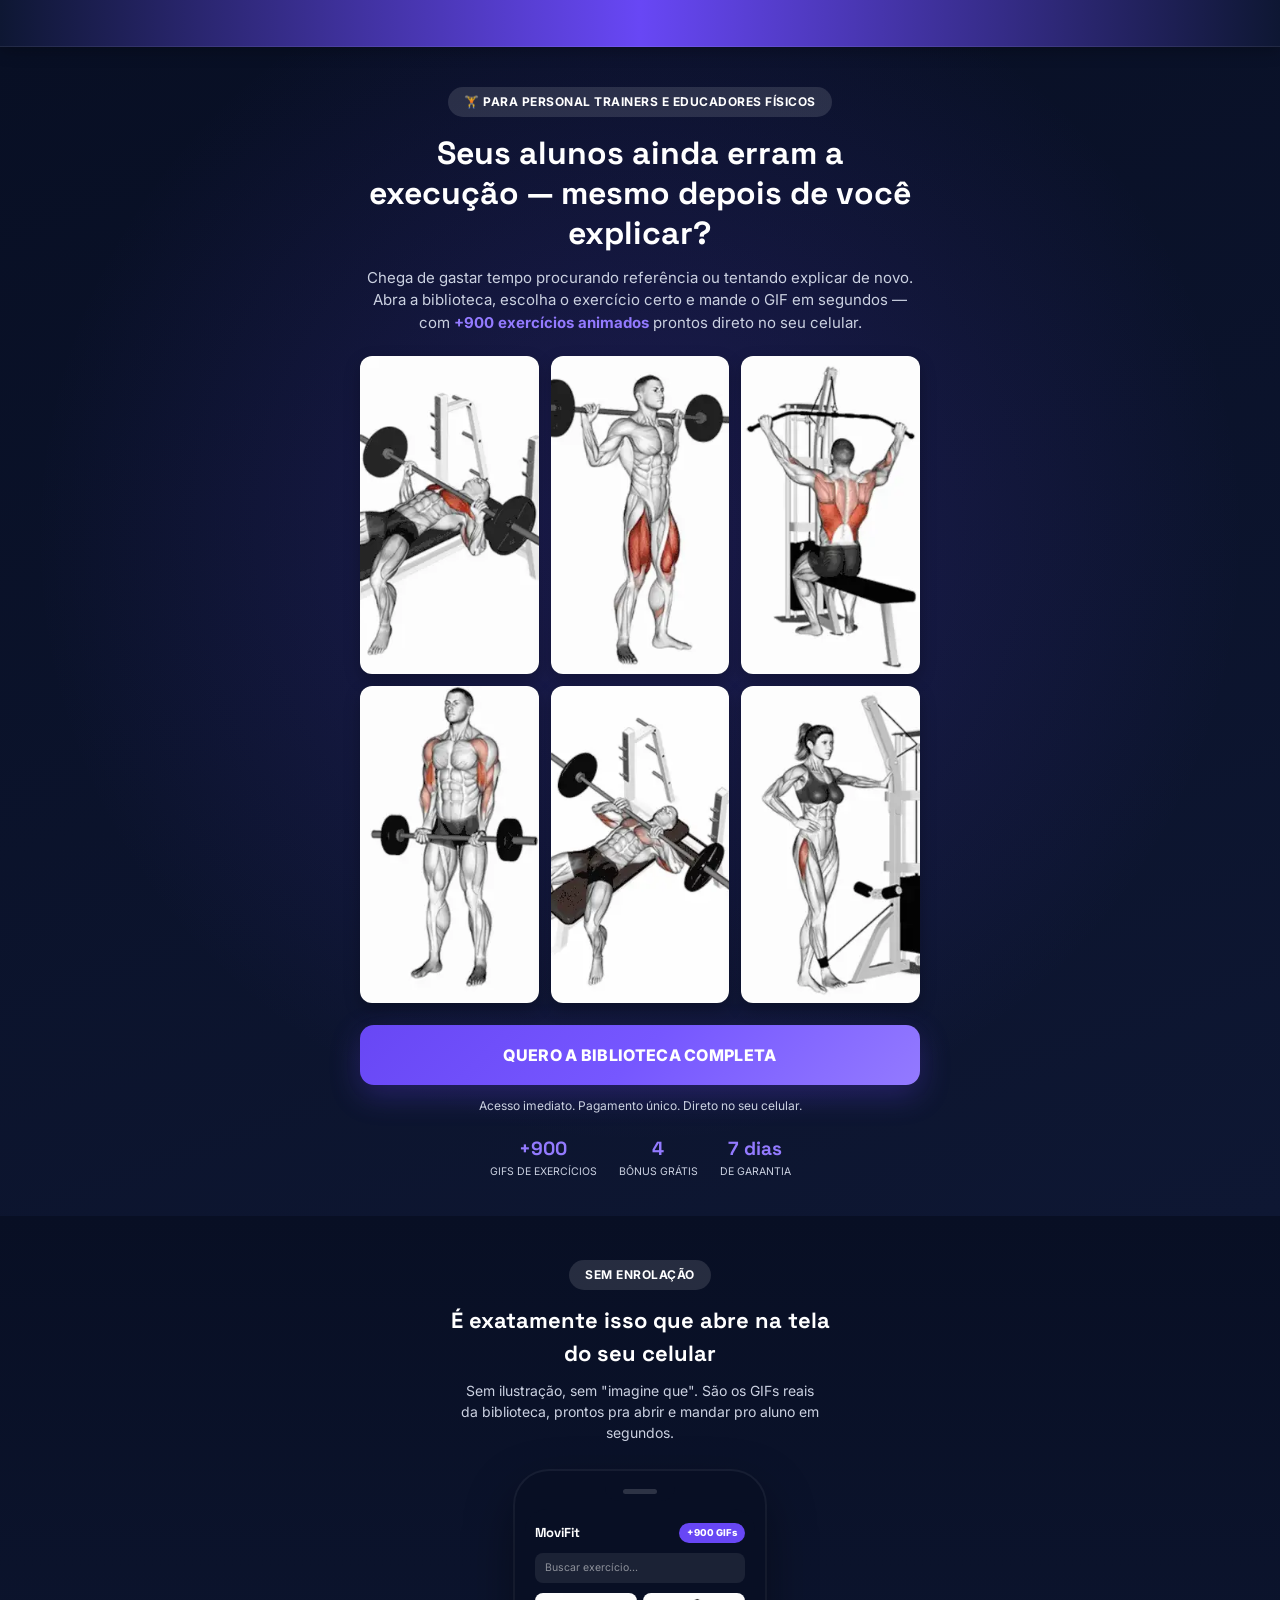
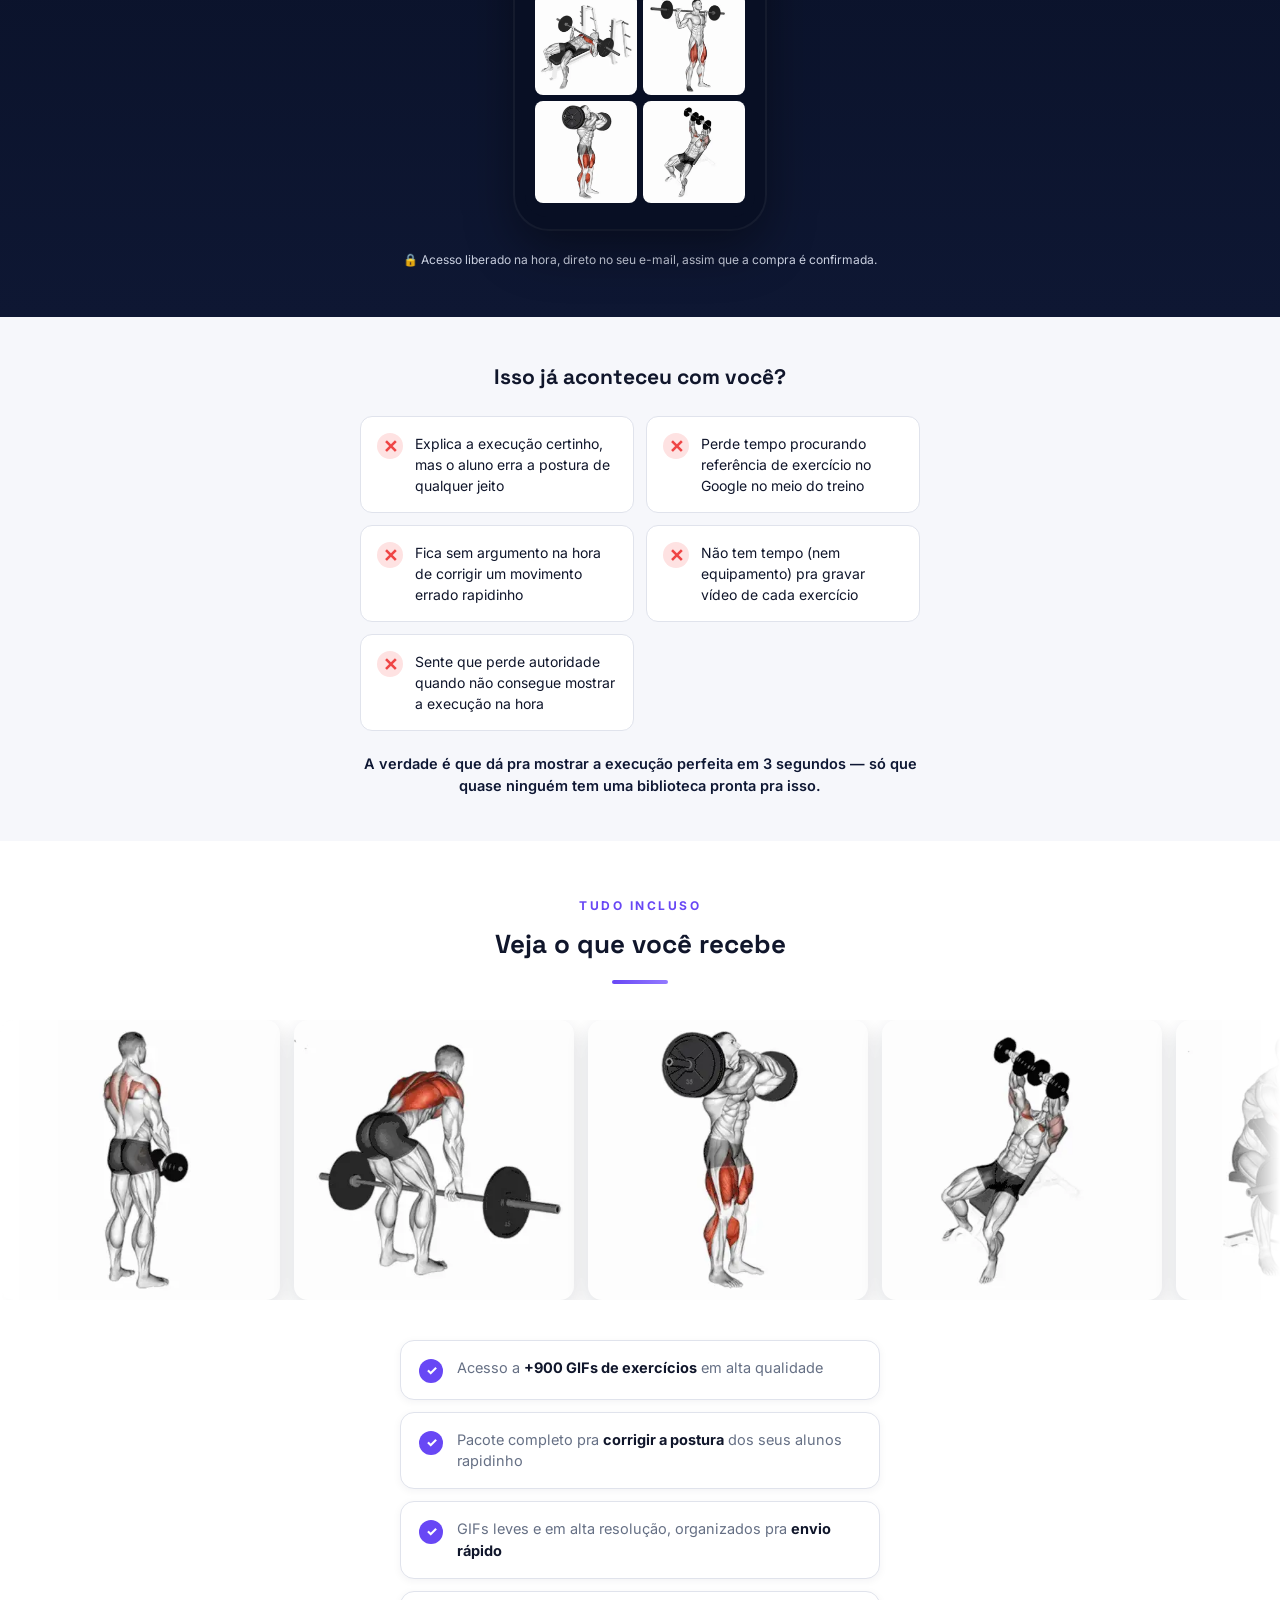
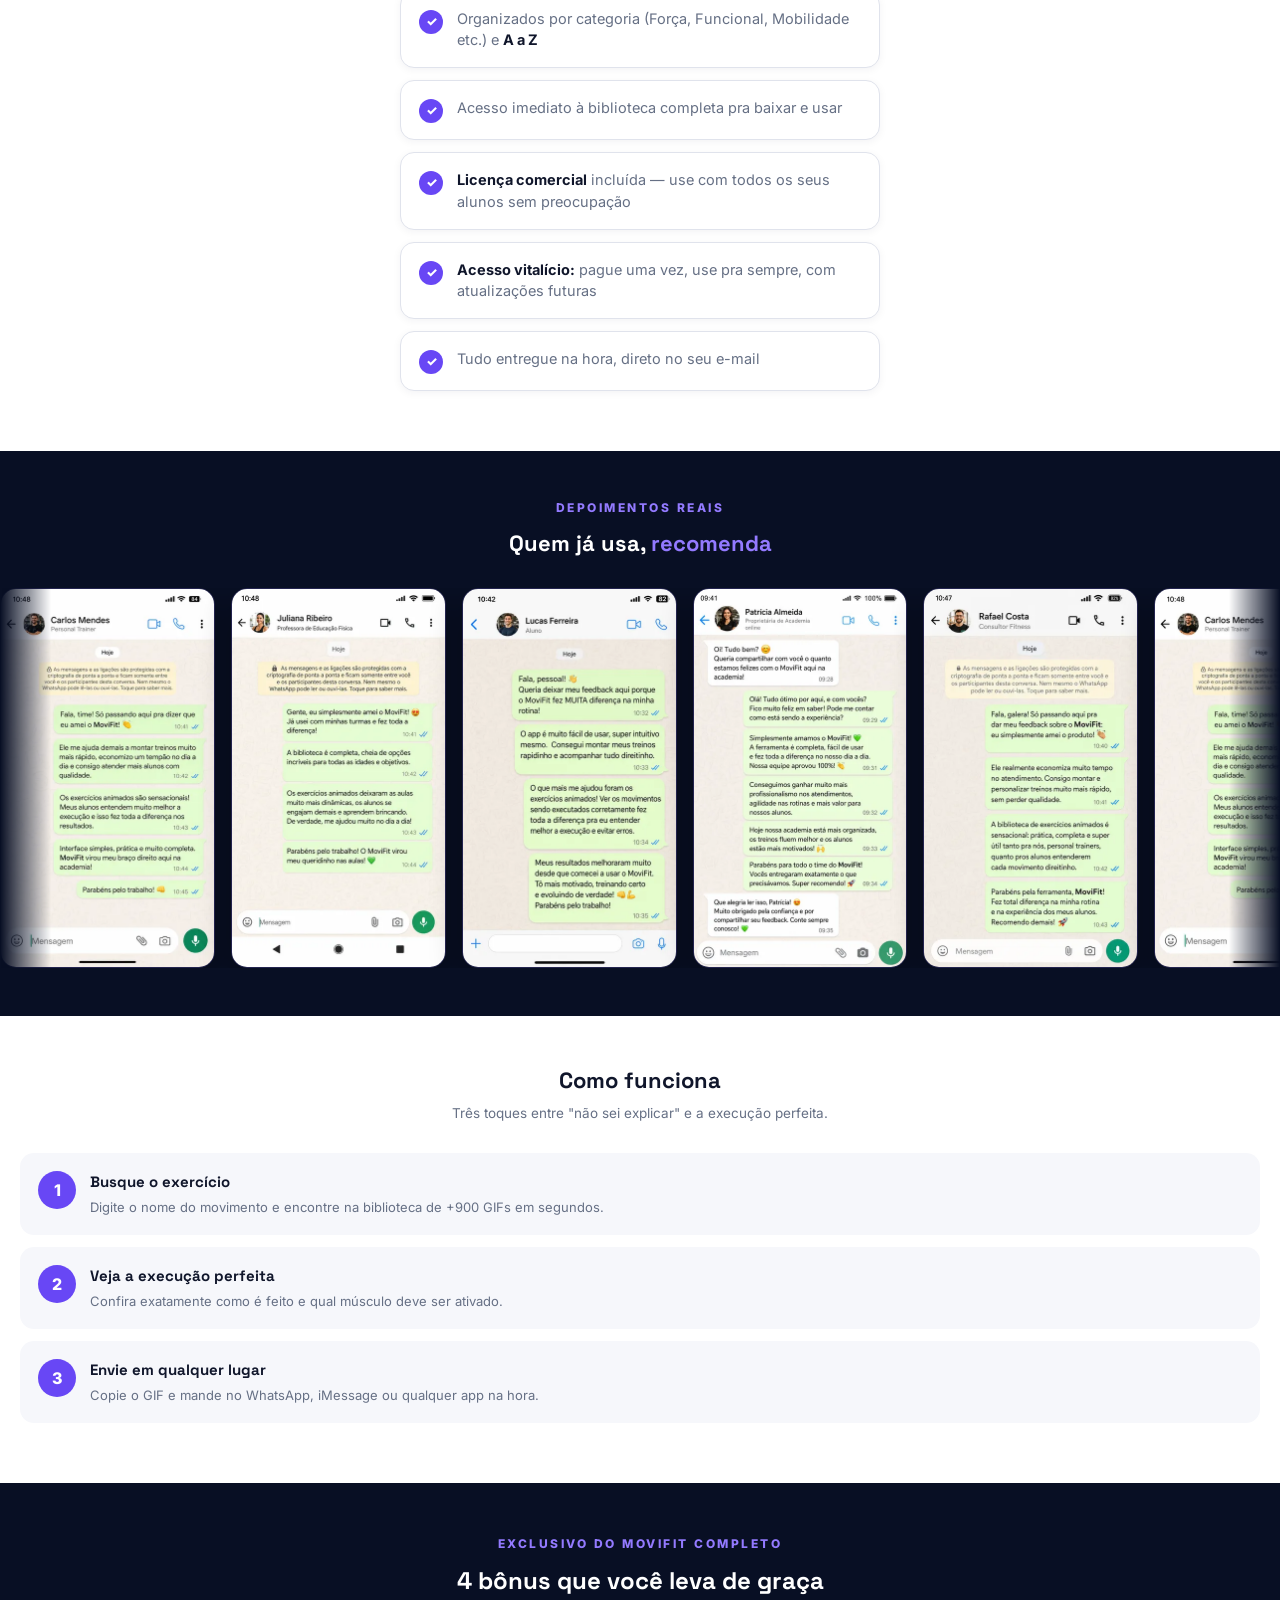
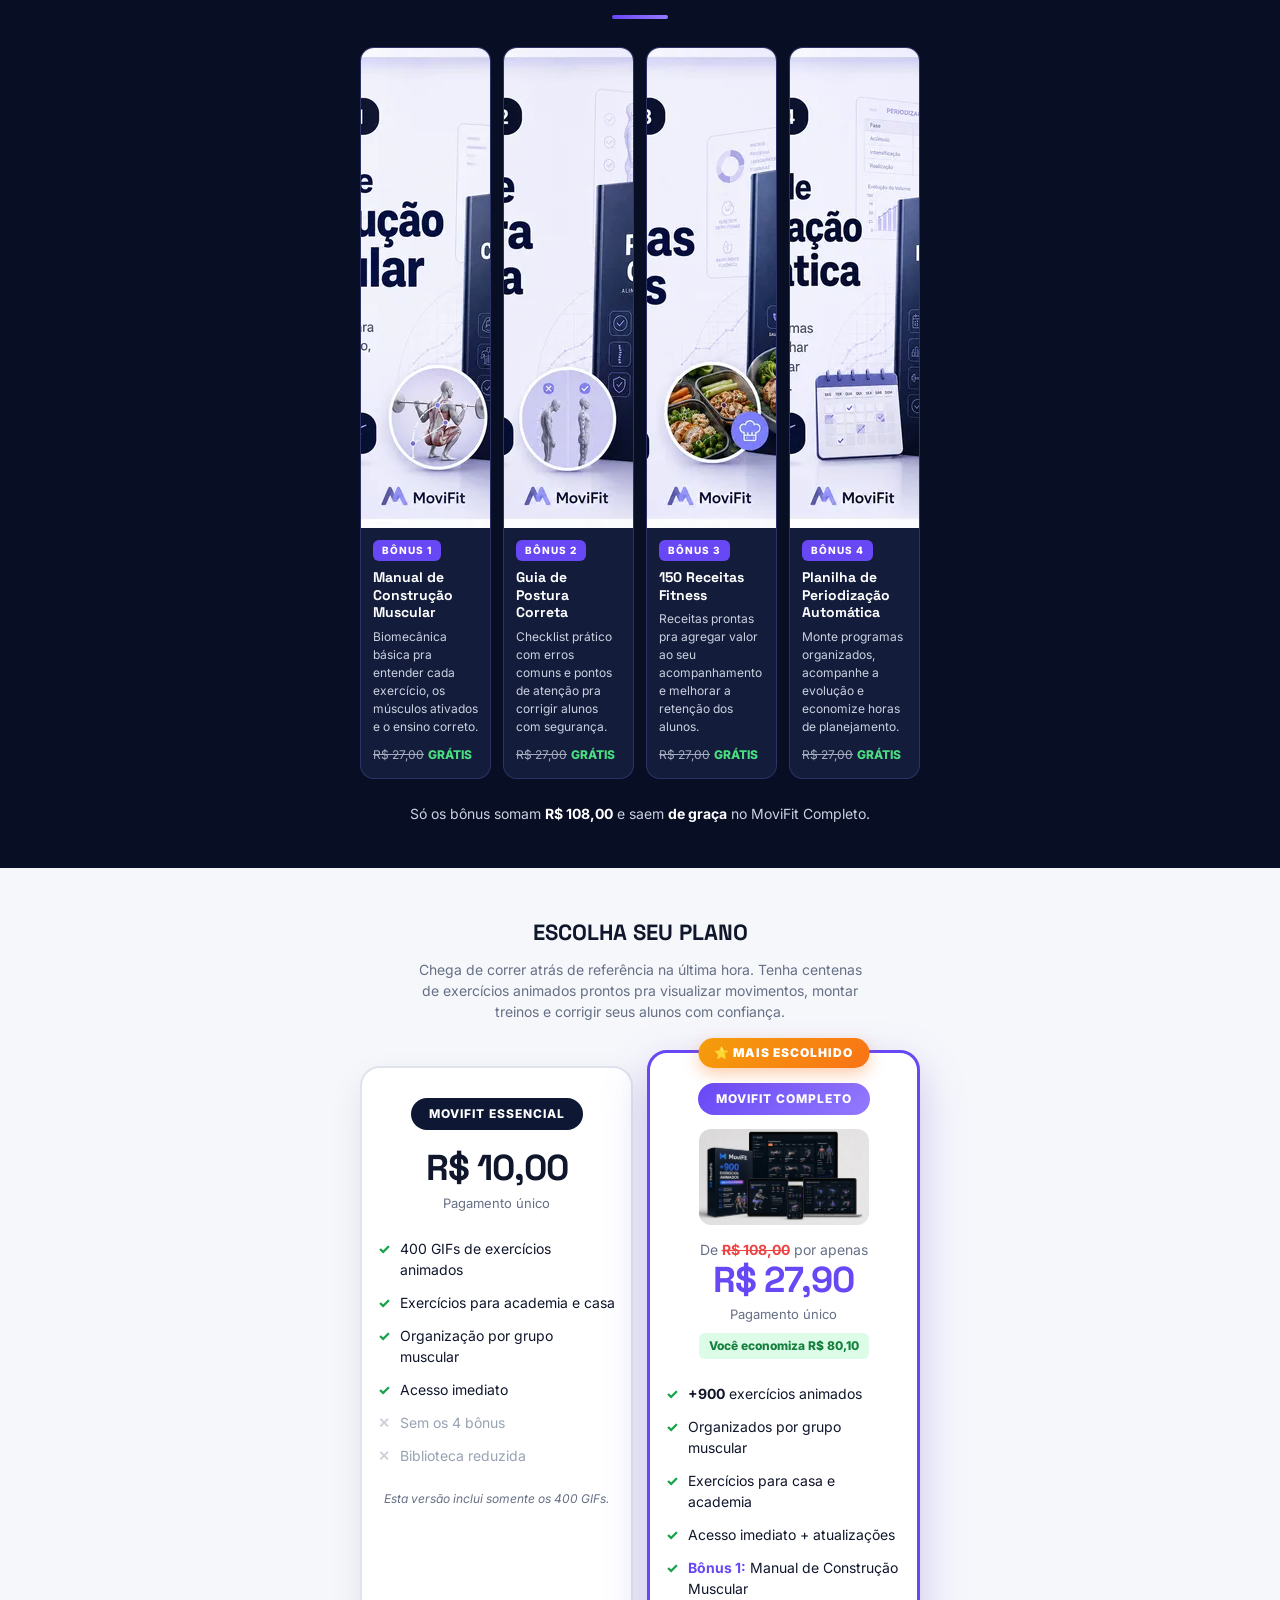
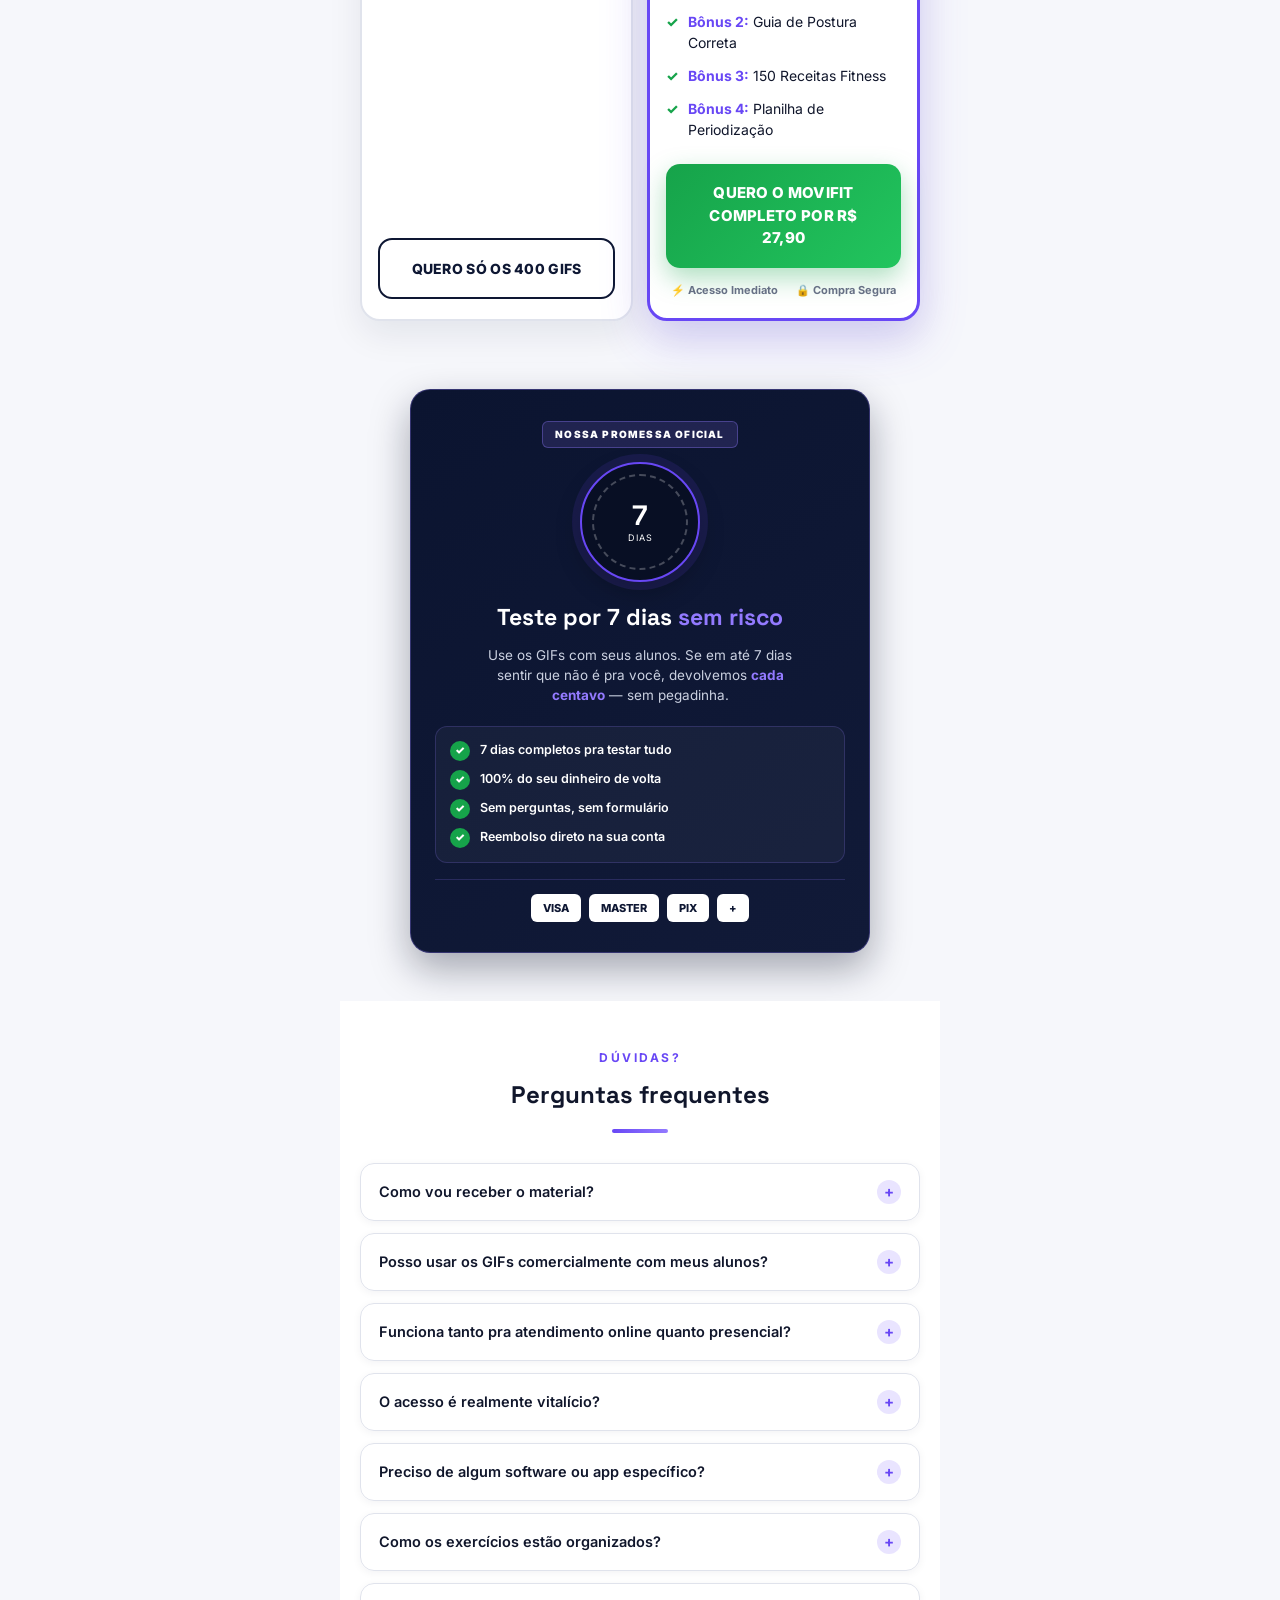
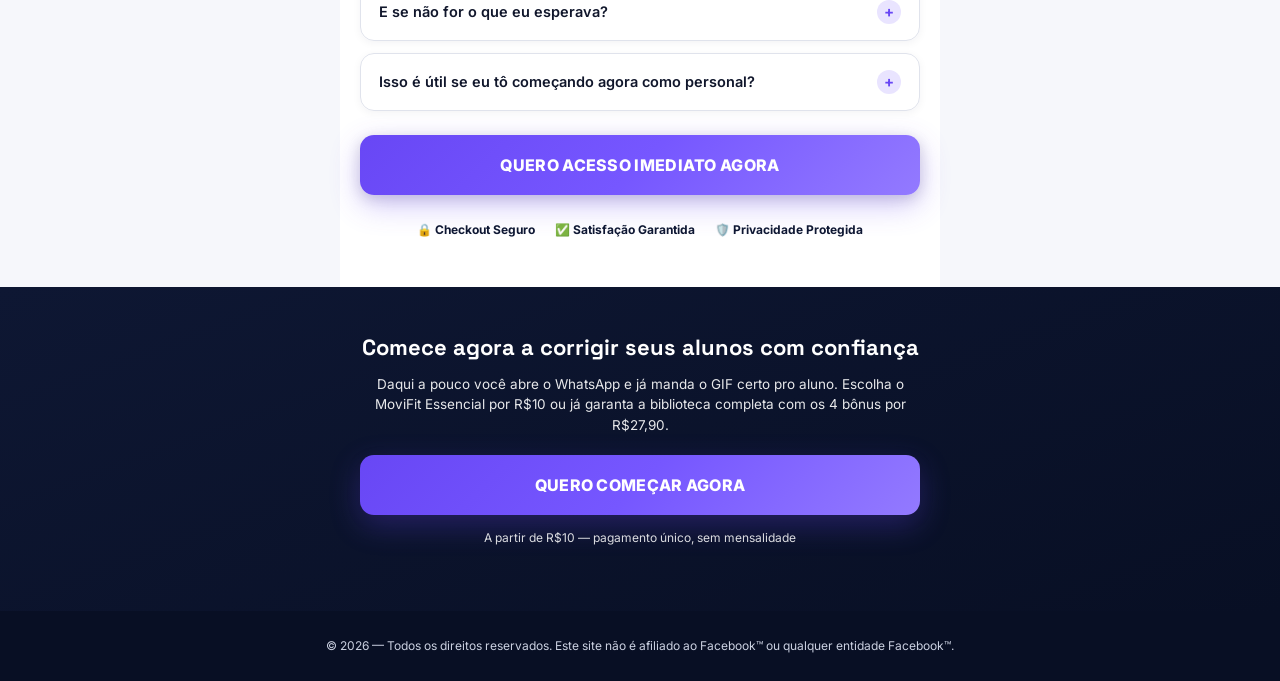
==== index.html @ 740b380f "Completo direto R$27,90 e popup de upgrade R$19,90 total Co-Authored-By: Claude Opus 5.5 <noreply@an" ====
<!doctype html>
<html lang="pt-BR">
<head>
<meta charset="UTF-8">
<title>MoviFit — +900 GIFs de Exercícios Animados para Personal Trainers</title>
<meta name="description" content="Conheça o MoviFit: biblioteca com +900 GIFs de exercícios animados, prontos pra enviar via WhatsApp. Corrija a postura dos seus alunos em segundos.">
<meta name="viewport" content="width=device-width, initial-scale=1.0">
<link rel="preconnect" href="https://fonts.googleapis.com">
<link href="https://fonts.googleapis.com/css2?family=Inter:wght@400;500;600;700&family=Space+Grotesk:wght@600;700&display=swap" rel="stylesheet">
<!-- META PIXEL: cole seu pixel aqui -->
<!-- UTMIFY: cole seu pixel aqui -->
<style>
  :root{
    /* fundos escuros */
    --navy-deep:#080F24;
    --navy:#0E1733;
    --surface-dark:#131D3B;
    /* roxo — cor primaria da marca */
    --roxo:#6847F5;
    --roxo-bright:#7657FF;
    --roxo-light:#937AFF;
    --roxo-soft:#E9E4FF;
    /* fundos claros */
    --bg:#F6F7FB;
    --bg-soft:#EEF0F7;
    --card:#FFFFFF;
    /* texto */
    --text:#10162B;
    --text-light:#667085;
    --text-dark-secondary:#CBD1E1;
    --border:#E0E3EC;
    /* estados */
    --green-cta:#16A34A;
    --green-light:#DCFCE7;
    --red:#EF4444;
    --red-light:#FEE2E2;
  }
  *{box-sizing:border-box; margin:0; padding:0;}
  body{font-family:'Inter',sans-serif; background:var(--bg); color:var(--text); line-height:1.5;}
  h1,h2,h3,h4{font-family:'Space Grotesk',sans-serif;}
  img,video{max-width:100%; display:block;}
  .container{max-width:600px; margin:0 auto; padding:0 20px;}
  .btn{
    display:block; width:100%; text-align:center; text-decoration:none;
    background:linear-gradient(135deg, var(--roxo) 0%, var(--roxo-bright) 50%, var(--roxo-light) 100%);
    color:#fff; font-weight:800; font-size:16px;
    padding:18px 20px; border-radius:14px; border:none; cursor:pointer;
    box-shadow:0 10px 30px rgba(104,71,245,.30), 0 4px 14px rgba(0,0,0,.15);
    transition:transform .15s ease, box-shadow .15s ease;
    text-transform:uppercase; letter-spacing:.3px;
  }
  .btn:hover{transform:translateY(-2px) scale(1.01); box-shadow:0 14px 34px rgba(104,71,245,.4);}

  /* STICKY BAR */
  .sticky-bar{
    position:sticky; top:0; z-index:50;
    background:linear-gradient(90deg, var(--navy) 0%, var(--roxo) 50%, var(--navy) 100%);
    color:#fff; overflow:hidden; white-space:nowrap;
    padding:11px 0; font-size:13px; font-weight:700;
    border-bottom:1px solid rgba(255,255,255,.08);
    box-shadow:0 4px 16px rgba(0,0,0,.25);
  }
  .sticky-bar .marquee-track{display:inline-block; padding-left:100%; animation:marquee 38s linear infinite;}
  .sticky-bar .item{display:inline-flex; align-items:center; gap:6px; padding:0 16px; letter-spacing:.2px;}
  .sticky-bar .item .ic{font-size:14px;}
  .sticky-bar .sep{display:inline-block; width:4px; height:4px; border-radius:50%; background:rgba(255,255,255,.35); vertical-align:middle;}
  .sticky-bar span#timer, .sticky-bar span#timer2{color:#fff; font-family:'Space Grotesk',sans-serif; font-weight:800; background:var(--roxo); padding:2px 8px; border-radius:6px;}
  @keyframes marquee{ from{transform:translateX(0);} to{transform:translateX(-100%);} }

  /* HERO */
  .hero{
    background:
      radial-gradient(circle at 50% 42%, rgba(104,71,245,.20), transparent 65%),
      linear-gradient(160deg, var(--navy-deep) 0%, var(--navy) 100%);
    color:#fff; padding:40px 20px 36px; text-align:center;
  }
  .hero .kicker{display:inline-block; background:rgba(255,255,255,.12); padding:6px 16px; border-radius:999px; font-size:12px; font-weight:700; margin-bottom:16px; letter-spacing:.5px;}
  .hero h1{font-size:clamp(24px,7vw,32px); font-weight:700; line-height:1.25; margin-bottom:14px;}
  .hero p.sub{font-size:15px; color:var(--text-dark-secondary); margin-bottom:22px;}
  .hero p.sub strong{color:var(--roxo-light);}
  .hero-grid{display:grid; grid-template-columns:repeat(3,1fr); gap:8px; margin-bottom:22px;}
  .hero-grid .card{border-radius:12px; overflow:hidden; aspect-ratio:9/16; background:var(--navy-deep); box-shadow:0 6px 16px rgba(0,0,0,.25);}
  .hero-grid .card img,.hero-grid .card video{width:100%; height:100%; object-fit:cover;}
  .hero .subcta{font-size:12px; color:var(--text-dark-secondary); margin-top:12px;}
  .hero .stats{display:flex; justify-content:center; gap:22px; margin-top:20px; flex-wrap:wrap;}
  .hero .stat{text-align:center;}
  .hero .stat .num{font-size:19px; font-weight:700; color:var(--roxo-light); font-family:'Space Grotesk',sans-serif;}
  .hero .stat .lbl{font-size:10.5px; color:var(--text-dark-secondary); text-transform:uppercase;}

  /* TANGÍVEL — VEJA NO CELULAR */
  .tangivel{padding:44px 20px 48px; background:linear-gradient(180deg, var(--navy-deep) 0%, var(--navy) 100%); text-align:center; color:#fff;}
  .tangivel .kicker{display:inline-block; background:rgba(255,255,255,.12); padding:6px 16px; border-radius:999px; font-size:12px; font-weight:700; margin-bottom:14px; letter-spacing:.5px;}
  .tangivel h2{font-size:22px; margin-bottom:10px; max-width:380px; margin-left:auto; margin-right:auto;}
  .tangivel .sub{font-size:14px; color:var(--text-dark-secondary); max-width:360px; margin:0 auto 28px;}
  .phone-mock{width:250px; margin:0 auto; background:var(--navy-deep); border-radius:34px; padding:12px 10px; box-shadow:0 20px 50px rgba(0,0,0,.4), 0 0 0 2px rgba(255,255,255,.06); position:relative;}
  .phone-notch{width:70px; height:18px; background:var(--navy-deep); border-radius:0 0 14px 14px; margin:0 auto 8px; position:relative;}
  .phone-notch:before{content:""; position:absolute; top:6px; left:50%; transform:translateX(-50%); width:34px; height:5px; border-radius:99px; background:rgba(255,255,255,.15);}
  .phone-screen{background:var(--navy-deep); border-radius:22px; padding:14px 10px; text-align:left;}
  .phone-topbar{display:flex; justify-content:space-between; align-items:center; margin-bottom:10px;}
  .phone-logo{font-family:'Space Grotesk',sans-serif; font-weight:700; font-size:13px; color:#fff;}
  .phone-badge{background:var(--roxo); color:#fff; font-size:9.5px; font-weight:800; padding:3px 8px; border-radius:999px;}
  .phone-search{background:rgba(255,255,255,.08); border-radius:8px; padding:7px 10px; font-size:10.5px; color:rgba(255,255,255,.5); margin-bottom:10px;}
  .phone-grid{display:grid; grid-template-columns:1fr 1fr; gap:6px;}
  .phone-grid img,.phone-grid video{width:100%; border-radius:8px; aspect-ratio:1; object-fit:cover; background:var(--navy);}
  .tangivel-nota{font-size:12px; color:var(--text-dark-secondary); margin-top:22px;}
  .dor{padding:44px 20px; background:var(--bg);}
  .dor h2{font-size:21px; text-align:center; margin-bottom:24px; max-width:440px; margin-left:auto; margin-right:auto;}
  .dor-grid{display:grid; grid-template-columns:1fr; gap:12px;}
  .dor-card{display:flex; gap:12px; align-items:flex-start; background:var(--card); border:1px solid var(--border); border-radius:12px; padding:16px;}
  .dor-card .icone{color:var(--red); font-weight:700; font-size:18px; flex:none; width:26px; height:26px; border-radius:50%; background:var(--red-light); display:flex; align-items:center; justify-content:center;}
  .dor-card p{font-size:14px;}
  .dor .transicao{text-align:center; font-weight:600; margin-top:22px; color:var(--navy); font-size:14.5px;}
  @media(min-width:560px){ .dor-grid{grid-template-columns:1fr 1fr;} }

  /* O QUE VOCE RECEBE */
  .recebe{padding:56px 0 48px; background:#fff; overflow:hidden;}
  .recebe .kicker{display:block; text-align:center; color:var(--roxo); font-size:12px; font-weight:700; letter-spacing:2.5px; margin-bottom:10px;}
  .recebe h2{font-size:26px; text-align:center;}
  .recebe .divider{width:56px; height:4px; background:linear-gradient(90deg,var(--roxo),var(--roxo-light)); border-radius:99px; margin:16px auto 36px;}
  .recebe-scroll{width:100%; overflow:hidden; -webkit-mask-image:linear-gradient(90deg,transparent,#000 6%,#000 94%,transparent); mask-image:linear-gradient(90deg,transparent,#000 6%,#000 94%,transparent); margin-bottom:40px;}
  .recebe-track{display:flex; gap:14px; width:max-content; animation:recebe-scroll 30s linear infinite;}
  .recebe-track:hover{animation-play-state:paused;}
  .recebe-track img,.recebe-track video{height:280px; width:280px; object-fit:cover; background:#fff; border-radius:14px; box-shadow:0 8px 22px rgba(17,26,51,.14); flex:none;}
  @keyframes recebe-scroll{ from{transform:translateX(0);} to{transform:translateX(-50%);} }
  .recebe-list{list-style:none; max-width:520px; margin:0 auto; padding:0 20px;}
  .recebe-list li{display:flex; gap:14px; align-items:flex-start; background:var(--card); border:1px solid var(--border); border-radius:14px; padding:16px 18px; margin-bottom:12px; box-shadow:0 2px 8px rgba(17,26,51,.05);}
  .recebe-list .check{flex:none; width:24px; height:24px; border-radius:50%; background:var(--roxo); color:#fff; font-size:13px; font-weight:800; display:flex; align-items:center; justify-content:center; margin-top:2px;}
  .recebe-list p{font-size:14.5px; color:var(--text-light);}
  .recebe-list strong{color:var(--text); font-weight:700;}

  /* PROVA SOCIAL */
  .depoimentos{padding:48px 0; background:var(--navy-deep); overflow:hidden;}
  .depoimentos .kicker{display:block; text-align:center; color:var(--roxo-light); font-size:12px; font-weight:800; letter-spacing:2.5px; margin-bottom:10px;}
  .depoimentos h2{color:#fff; font-size:22px; text-align:center; margin-bottom:28px; padding:0 20px;}
  .depoimentos h2 .destaque{color:var(--roxo-light);}
  .dep-scroll{width:100%; overflow:hidden; -webkit-mask-image:linear-gradient(90deg,transparent,#000 4%,#000 96%,transparent); mask-image:linear-gradient(90deg,transparent,#000 4%,#000 96%,transparent);}
  .dep-track{display:flex; gap:16px; width:max-content; animation:dep-scroll 40s linear infinite;}
  .dep-track:hover{animation-play-state:paused;}
  .dep-track img{height:380px; width:auto; border-radius:16px; box-shadow:0 10px 30px rgba(0,0,0,.35); flex:none; border:1px solid rgba(147,122,255,.20);}
  @keyframes dep-scroll{ from{transform:translateX(0);} to{transform:translateX(-50%);} }

  /* COMO FUNCIONA */
  .como{padding:48px 20px; background:#fff;}
  .como h2{font-size:22px; text-align:center; margin-bottom:6px;}
  .como .sub{text-align:center; font-size:13.5px; color:var(--text-light); max-width:380px; margin:0 auto 30px;}
  .passo{background:var(--bg); border-radius:14px; padding:18px; margin-bottom:12px; display:flex; gap:14px; align-items:flex-start;}
  .passo .num{flex:none; width:38px; height:38px; border-radius:50%; background:var(--roxo); color:#fff; font-size:16px; font-weight:800; display:flex; align-items:center; justify-content:center;}
  .passo h4{font-size:15px; margin-bottom:4px;}
  .passo p{font-size:13px; color:var(--text-light);}

  /* BONUS */
  .bonus-sec{padding:52px 20px 44px; background:var(--navy-deep); color:#fff;}
  .bonus-sec .kicker{display:block; text-align:center; color:var(--roxo-light); font-size:12px; font-weight:800; letter-spacing:2.5px; margin-bottom:10px;}
  .bonus-sec h2{font-size:24px; text-align:center;}
  .bonus-sec .divider{width:56px; height:4px; background:linear-gradient(90deg,var(--roxo),var(--roxo-light)); border-radius:99px; margin:16px auto 28px;}
  .bonus-grid{display:grid; grid-template-columns:1fr 1fr; gap:12px;}
  .bonus-card{background:var(--surface-dark); border:1px solid rgba(147,122,255,.22); border-radius:14px; overflow:hidden; display:flex; flex-direction:column; transition:transform .15s ease;}
  .bonus-card:hover{transform:translateY(-3px);}
  .bonus-card img{width:100%; aspect-ratio:1/1; object-fit:cover;}
  .bonus-card .info{padding:12px 12px 14px; display:flex; flex-direction:column; flex:1;}
  .bonus-card .tag{align-self:flex-start; background:var(--roxo); color:#fff; font-size:10px; font-weight:800; letter-spacing:1px; padding:3px 9px; border-radius:6px; margin-bottom:8px;}
  .bonus-card h4{font-size:14px; line-height:1.25; margin-bottom:6px;}
  .bonus-card p{font-size:12px; color:var(--text-dark-secondary); margin-bottom:10px; flex:1;}
  .bonus-card .valor{font-size:12px; color:var(--text-dark-secondary);}
  .bonus-card .valor s{opacity:.8;}
  .bonus-card .valor strong{color:#4ADE80; font-weight:800; margin-left:4px;}
  .bonus-total{text-align:center; font-size:14px; color:var(--text-dark-secondary); margin-top:24px;}
  .bonus-total strong{color:#fff;}

  /* PRICING — PLANOS LADO A LADO */
  .pricing{padding:48px 20px; background:var(--bg);}
  .pricing-header{text-align:center; max-width:460px; margin:0 auto 28px;}
  .pricing-header h2{font-size:22px; margin-bottom:10px;}
  .pricing-header p{font-size:14px; color:var(--text-light);}
  .planos{display:grid; grid-template-columns:1fr; gap:22px; align-items:stretch;}
  .plano{position:relative; background:#fff; border-radius:20px; padding:28px 20px 22px; text-align:center; display:flex; flex-direction:column;}
  .plano .btn{margin-top:auto;}
  .plano-essencial{border:2px solid var(--border); box-shadow:0 14px 34px rgba(17,26,51,.08);}
  .plano-essencial .badge{align-self:center; background:var(--navy); color:#fff; font-size:12px; font-weight:800; letter-spacing:1px; padding:7px 18px; border-radius:999px; margin-bottom:18px;}
  .plano-essencial .btn{background:#fff; color:var(--navy); border:2px solid var(--navy); box-shadow:none; font-size:14px;}
  .plano-essencial .btn:hover{background:var(--navy); color:#fff;}
  .plano-completo{border:3px solid var(--roxo); box-shadow:0 18px 48px rgba(104,71,245,.22), 0 14px 34px rgba(17,26,51,.06);}
  .plano-completo .selo-top{position:absolute; top:-15px; left:50%; transform:translateX(-50%); white-space:nowrap; background:linear-gradient(135deg,#F59E0B,#F97316); color:#fff; font-size:12px; font-weight:900; letter-spacing:1px; padding:6px 16px; border-radius:999px; box-shadow:0 6px 16px rgba(249,115,22,.35);}
  .plano-completo .badge-roxo{align-self:center; background:linear-gradient(135deg,var(--roxo),var(--roxo-light)); color:#fff; font-size:12px; font-weight:800; letter-spacing:1px; padding:7px 18px; border-radius:999px; margin-bottom:14px;}
  .plano-completo img.mockup{max-width:170px; margin:0 auto 14px; border-radius:12px; object-fit:contain;}
  .plano-completo .btn{background:linear-gradient(135deg,#16A34A,#22C55E); box-shadow:0 10px 26px rgba(22,163,74,.35); font-size:15px;}
  .preco-simples{margin-bottom:18px;}
  .preco-simples .de{display:block; font-size:14px; color:var(--text-light);}
  .preco-simples .de s{color:var(--red); font-weight:700;}
  .preco-simples .valor{display:block; font-size:42px; font-weight:900; font-family:'Space Grotesk',sans-serif; color:var(--text); letter-spacing:-1px; line-height:1.15;}
  .plano-completo .preco-simples .valor{color:var(--roxo);}
  .preco-simples .parcela{font-size:13px; color:var(--text-light);}
  .preco-simples .economia{display:inline-block; margin-top:8px; background:var(--green-light); color:#15803D; font-size:12px; font-weight:800; padding:4px 10px; border-radius:6px;}
  .lista-conteudo{list-style:none; text-align:left; margin:0 auto 18px;}
  .lista-conteudo li{display:flex; gap:10px; align-items:flex-start; font-size:14px; padding:6px 0; color:var(--text);}
  .lista-conteudo li:before{content:"✓"; color:var(--green-cta); font-weight:800; flex:none;}
  .lista-conteudo li.bonus-li strong{color:var(--roxo);}
  .lista-conteudo li.nao{color:#98A2B3;}
  .lista-conteudo li.nao:before{content:"✕"; color:#CBD2DC;}
  .plano-essencial .obs{font-size:12px; color:var(--text-light); font-style:italic; margin-bottom:18px;}
  .trust{display:flex; justify-content:center; gap:18px; margin-top:14px;}
  .trust span{font-size:11px; font-weight:700; color:var(--text-light);}
  @media(min-width:560px){
    .bonus-grid{grid-template-columns:repeat(4,1fr);}
    .planos{grid-template-columns:1fr 1fr; gap:14px;}
    .plano-essencial{order:-1; margin-top:16px;}
    .plano{padding:30px 16px 20px;}
    .preco-simples .valor{font-size:36px;}
  }

  /* MODAL DE UPSELL — ETAPA 2 */
  .modal-upsell{max-width:520px; width:100%; padding:0; overflow:hidden; border-top:none; max-height:92vh; display:flex; flex-direction:column;}
  .modal-upsell-topbar{background:linear-gradient(90deg,var(--roxo),var(--roxo-bright),var(--roxo-light)); color:#fff; text-align:center; font-size:12.5px; font-weight:800; letter-spacing:.5px; padding:12px 16px; flex:none;}
  .modal-upsell-scroll{overflow-y:auto; padding:26px 22px 30px;}
  .modal-upsell-scroll h3{font-size:19px; color:var(--navy); text-align:center; margin-bottom:10px; line-height:1.25;}
  .modal-upsell-scroll>p.sub{font-size:13.5px; color:var(--text-light); text-align:center; margin-bottom:22px;}
  .comparativo{display:grid; grid-template-columns:1fr 1fr; gap:10px; margin-bottom:22px;}
  .comparativo .col{border-radius:14px; padding:14px 12px;}
  .comparativo .col.col-essencial{background:var(--bg); border:1px solid var(--border);}
  .comparativo .col.col-completo{background:var(--roxo-soft); border:1px solid var(--roxo);}
  .comparativo .col h4{font-size:11.5px; text-align:center; margin-bottom:10px; letter-spacing:.3px;}
  .comparativo .col.col-completo h4{color:var(--roxo);}
  .comparativo .col ul{list-style:none;}
  .comparativo .col li{font-size:11.5px; padding:4px 0; color:var(--text-light); display:flex; gap:6px; align-items:flex-start;}
  .comparativo .col-essencial li:before{content:"–"; color:#94a3b8; flex:none;}
  .comparativo .col-completo li{color:var(--text);}
  .comparativo .col-completo li:before{content:"✓"; color:var(--roxo); font-weight:800; flex:none;}
  .comparativo .preco-col{text-align:center; font-weight:800; font-size:14px; margin-top:10px; color:var(--navy);}
  .bonus-grid-modal{display:grid; grid-template-columns:repeat(4,minmax(0,1fr)); gap:8px; margin-bottom:22px;}
  .bonus-grid-modal img{width:100%; height:auto; border-radius:8px; box-shadow:0 4px 10px rgba(0,0,0,.14); aspect-ratio:1/1; object-fit:cover;}
  .bonus-grid-modal .nome{font-size:9px; text-align:center; margin-top:5px; color:var(--text-light); line-height:1.2;}
  .preco-final-modal{text-align:center; margin-bottom:10px;}
  .preco-final-modal .riscado{display:block; font-size:13px; color:var(--text-light); text-decoration:line-through; margin-bottom:4px;}
  .preco-final-modal .destaque{display:block; font-size:19px; font-weight:900; color:var(--roxo); font-family:'Space Grotesk',sans-serif;}
  .modal-upsell-scroll .explicacao{text-align:center; font-size:12px; color:var(--text-light); margin-bottom:20px;}
  .modal-upsell-scroll .btn{margin-bottom:10px;}
  .up-espere{text-align:center; font-size:13px !important; font-weight:800; color:var(--red) !important; letter-spacing:1px; margin-bottom:2px !important;}
  .modal-upsell-scroll h3.up-head{font-size:24px; margin-bottom:6px;}
  .up-head span{color:var(--roxo); white-space:nowrap;}
  .up-oferta{text-align:center; font-family:'Space Grotesk',sans-serif; font-size:20px !important; font-weight:700; color:var(--navy) !important; margin-bottom:4px !important;}
  .up-total{text-align:center; font-family:'Space Grotesk',sans-serif; font-size:30px !important; font-weight:800; color:var(--roxo) !important; line-height:1.1; margin-bottom:14px !important;}
  .up-total small{font-size:15px; letter-spacing:1px;}
  .preco-final-modal .rotulo{display:block; font-size:12px; font-weight:700; color:var(--navy); margin-bottom:2px;}
  .up-importante{background:#FEF9C3; border:1px solid #FACC15; color:var(--navy); border-radius:10px; padding:10px 12px; font-size:13px; text-align:center; margin-bottom:10px; line-height:1.4;}
  .btn-completo-upsell .txt-curto{display:none;}
  @media(max-width:420px){
    .btn-completo-upsell .txt-longo{display:none;}
    .btn-completo-upsell .txt-curto{display:inline;}
    .modal-upsell-scroll{padding:20px 16px 24px;}
  }

  /* GARANTIA */
  .garantia{padding:20px 20px 48px; background:var(--bg);}
  .garantia-card{background:linear-gradient(145deg,#0B1430 0%,#111A38 100%); border:1px solid rgba(147,122,255,.30); border-radius:20px; padding:30px 24px; max-width:460px; margin:0 auto; text-align:center; box-shadow:0 16px 38px rgba(8,15,36,.35);}
  .garantia-tag{display:inline-block; background:rgba(147,122,255,.15); border:1px solid rgba(147,122,255,.35); color:#fff; font-size:10px; font-weight:900; padding:5px 12px; border-radius:6px; letter-spacing:1.2px; text-transform:uppercase; margin-bottom:14px;}
  .selo-garantia{width:120px; height:120px; border-radius:50%; background:var(--navy-deep); border:2px solid var(--roxo); display:flex; align-items:center; justify-content:center; margin:0 auto 18px; box-shadow:0 0 0 8px rgba(104,71,245,.12), 0 10px 24px rgba(0,0,0,.25);}
  .selo-inner{width:96px; height:96px; border-radius:50%; background:var(--navy-deep); display:flex; flex-direction:column; align-items:center; justify-content:center; color:#fff; border:2px dashed rgba(255,255,255,.25);}
  .selo-inner .num{font-size:28px; font-weight:700; font-family:'Space Grotesk',sans-serif; line-height:1;}
  .selo-inner .lbl{font-size:9px; letter-spacing:1px; margin-top:2px;}
  .garantia h2{color:#fff; font-size:23px; margin-bottom:10px;}
  .garantia h2 .destaque{color:var(--roxo-light);}
  .garantia p.lead{color:var(--text-dark-secondary); font-size:13.5px; max-width:340px; margin:0 auto 20px;}
  .garantia .valor-destaque{color:var(--roxo-light);}
  .garantia-termos{display:flex; flex-direction:column; gap:9px; background:rgba(255,255,255,.04); border:1px solid rgba(147,122,255,.20); border-radius:12px; padding:14px; text-align:left; margin-bottom:16px;}
  .garantia-termo{display:flex; align-items:center; gap:10px; font-size:12.5px; color:#fff; font-weight:600;}
  .garantia-termo .icone{flex:none; width:20px; height:20px; border-radius:50%; background:var(--green-cta); display:flex; align-items:center; justify-content:center; font-size:11px; color:#fff; font-weight:900;}
  .garantia .payments{padding-top:14px; border-top:1px solid rgba(147,122,255,.20); display:flex; justify-content:center; gap:8px; flex-wrap:wrap;}
  .garantia .payments span{background:#fff; color:var(--navy); font-size:11px; font-weight:800; padding:6px 12px; border-radius:6px;}

  /* FAQ */
  .faq{padding:48px 20px; background:#fff;}
  .faq .kicker{display:block; text-align:center; color:var(--roxo); font-size:12px; font-weight:700; letter-spacing:2.5px; margin-bottom:10px;}
  .faq h2{font-size:24px; text-align:center;}
  .faq .divider{width:56px; height:4px; background:linear-gradient(90deg,var(--roxo),var(--roxo-light)); border-radius:99px; margin:16px auto 30px;}
  .faq-item{border:1px solid var(--border); border-radius:14px; margin-bottom:12px; overflow:hidden; box-shadow:0 2px 8px rgba(17,26,51,.05); transition:border-color .2s ease;}
  .faq-item.aberto{border-color:rgba(104,71,245,.30);}
  .faq-item .pergunta{display:flex; justify-content:space-between; align-items:center; gap:12px; cursor:pointer; font-size:14.5px; font-weight:600; padding:16px 18px;}
  .faq-item .seta{flex:none; width:24px; height:24px; border-radius:50%; background:var(--roxo-soft); color:var(--roxo); font-size:15px; font-weight:700; display:flex; align-items:center; justify-content:center; transition:transform .2s ease, background .2s ease, color .2s ease;}
  .faq-item.aberto .seta{transform:rotate(45deg); background:var(--roxo); color:#fff;}
  .faq-item .resposta{max-height:0; overflow:hidden; transition:max-height .25s ease;}
  .faq-item.aberto .resposta{max-height:300px;}
  .faq-item .resposta p{font-size:14px; color:var(--text-light); padding:0 18px 18px;}
  .faq .btn{margin-top:24px;}
  .faq-seals{display:flex; justify-content:center; gap:20px; margin-top:26px; flex-wrap:wrap;}
  .faq-seals .seal{display:flex; align-items:center; gap:8px; font-size:12px; font-weight:700; color:var(--navy);}

  /* CTA FINAL */
  .cta-final{background:linear-gradient(160deg, var(--navy) 0%, var(--navy-deep) 100%); color:#fff; padding:44px 20px; text-align:center;}
  .cta-final h2{font-size:22px; margin-bottom:10px;}
  .cta-final p{font-size:13.5px; opacity:.9; margin-bottom:20px;}
  .cta-final .ancora{margin-top:14px; font-size:12px; opacity:.85;}

  footer{text-align:center; padding:26px 20px; font-size:12px; background:var(--navy-deep); color:var(--text-dark-secondary);}

  /* POPUP EXIT-INTENT */
  .overlay{position:fixed; inset:0; background:rgba(10,13,25,.8); display:none; align-items:center; justify-content:center; padding:20px; z-index:100; backdrop-filter:blur(4px);}
  .overlay.aberto{display:flex;}
  .modal{background:#fff; border-radius:22px; padding:32px 24px 26px; max-width:400px; text-align:center; position:relative; border-top:6px solid var(--red);}
  .modal .fechar{position:absolute; top:12px; right:14px; font-size:24px; color:#c3c9d6; cursor:pointer; background:none; border:none;}
  .modal .badge{display:inline-block; background:var(--red-light); color:var(--red); font-size:13px; font-weight:800; padding:7px 18px; border-radius:999px; margin-bottom:16px;}
  .modal h3{font-size:24px; margin-bottom:12px; color:var(--navy);}
  .modal p{font-size:14.5px; color:var(--text-light); margin-bottom:22px;}
  .modal .btn-sim{margin-bottom:10px;}
  .modal.modal-upsell{max-width:520px; padding:0; border-top:none;}
  .comparativo .col li{text-align:left;}
  .modal .link-nao{width:100%; background:#fff; color:var(--red); border:2px solid var(--red-light); font-size:13.5px; font-weight:700; padding:13px 18px; border-radius:12px; cursor:pointer;}
  .modal.modal-upsell .link-nao{background:none; border:none; color:var(--text-light); font-weight:500; font-size:12.5px; text-decoration:underline; padding:8px;}

  @media(min-width:560px){
    .hero-grid{gap:12px;}
  }
</style>

<script>
(function(){
  var K=['utm_source','utm_medium','utm_campaign','utm_content','utm_term','utm_id','src','sck','fbclid','gclid','ttclid'];
  var S='nexofy_utm',TTL=2592000000;
  function save(o){
    try{localStorage.setItem(S,JSON.stringify({t:Date.now(),v:o}))}catch(e){}
    try{document.cookie=S+'='+encodeURIComponent(JSON.stringify(o))+';path=/;max-age=2592000;SameSite=Lax'}catch(e){}
  }
  function read(){
    try{var r=JSON.parse(localStorage.getItem(S)||'null');if(r&&r.v&&Date.now()-r.t<TTL)return r.v}catch(e){}
    var m=document.cookie.match('(?:^|; )'+S+'=([^;]*)');
    if(m){try{return JSON.parse(decodeURIComponent(m[1]))}catch(e){}}
    return {};
  }
  function fromUrl(){
    var q=new URLSearchParams(location.search),o={};
    K.forEach(function(k){var v=q.get(k);if(v)o[k]=v});
    return o;
  }
  var incoming=fromUrl();
  var data=Object.keys(incoming).length?incoming:read();
  if(Object.keys(incoming).length)save(incoming);
  window.nexofyUtm=data;
  if(!Object.keys(data).length)return;
  function link(a){
    var h=a.getAttribute('href');
    if(!h||/^(#|mailto:|tel:|javascript:)/i.test(h))return;
    var u;try{u=new URL(h,location.href)}catch(e){return}
    if(u.protocol!=='http:'&&u.protocol!=='https:')return;
    var changed=false;
    K.forEach(function(k){if(data[k]&&!u.searchParams.get(k)){u.searchParams.set(k,data[k]);changed=true}});
    if(changed)a.setAttribute('href',u.toString());
  }
  function form(f){
    if(f.getAttribute('data-nexofy'))return;
    f.setAttribute('data-nexofy','1');
    K.forEach(function(k){
      if(!data[k]||f.querySelector('[name="'+k+'"]'))return;
      var i=document.createElement('input');i.type='hidden';i.name=k;i.value=data[k];f.appendChild(i);
    });
  }
  function apply(){
    var a=document.getElementsByTagName('a');for(var i=0;i<a.length;i++)link(a[i]);
    var f=document.getElementsByTagName('form');for(var j=0;j<f.length;j++)form(f[j]);
  }
  apply();
  document.addEventListener('DOMContentLoaded',apply);
  document.addEventListener('click',function(e){
    var t=e.target;
    while(t&&t.tagName!=='A')t=t.parentElement;
    if(t)link(t);
  },true);
  if(window.MutationObserver)new MutationObserver(apply).observe(document.documentElement,{childList:true,subtree:true});
})();
</script>
<!-- Meta Pixel · NexoFy -->
<script>
!function(f,b,e,v,n,t,s)
{if(f.fbq)return;n=f.fbq=function(){n.callMethod?
n.callMethod.apply(n,arguments):n.queue.push(arguments)};
if(!f._fbq)f._fbq=n;n.push=n;n.loaded=!0;n.version='2.0';
n.queue=[];t=b.createElement(e);t.async=!0;
t.src=v;s=b.getElementsByTagName(e)[0];
s.parentNode.insertBefore(t,s)}(window,document,'script',
'https://connect.facebook.net/en_US/fbevents.js');
  fbq('init', '962312923480655');
</script>
<noscript><img height="1" width="1" style="display:none" src="https://www.facebook.com/tr?id=962312923480655&ev=PageView&noscript=1"/></noscript>
<script src="https://appnexofy.com.br/nexofy.js"
        data-public-key="cmvbc9l540055l007mvzv244u"
        data-auto-page-view="true"></script>
</head>
<body>

<div class="sticky-bar">
  <div class="marquee-track">
    <span class="item"><span class="ic">⚡</span>Desconto especial termina em <span id="timer">15:00</span></span>
    <span class="sep"></span>
    <span class="item"><span class="ic">🎬</span>+900 GIFs de exercícios</span>
    <span class="sep"></span>
    <span class="item"><span class="ic">📲</span>Acesso imediato no celular</span>
    <span class="sep"></span>
    <span class="item"><span class="ic">🔒</span>Compra 100% segura</span>
    <span class="sep"></span>
    <span class="item"><span class="ic">⚡</span>Desconto especial termina em <span id="timer2">15:00</span></span>
    <span class="sep"></span>
    <span class="item"><span class="ic">🎬</span>+900 GIFs de exercícios</span>
    <span class="sep"></span>
    <span class="item"><span class="ic">📲</span>Acesso imediato no celular</span>
    <span class="sep"></span>
    <span class="item"><span class="ic">🔒</span>Compra 100% segura</span>
  </div>
</div>

<div class="hero">
  <div class="container">
    <span class="kicker">🏋️ PARA PERSONAL TRAINERS E EDUCADORES FÍSICOS</span>
    <h1>Seus alunos ainda erram a execução — mesmo depois de você explicar?</h1>
    <p class="sub">Chega de gastar tempo procurando referência ou tentando explicar de novo. Abra a biblioteca, escolha o exercício certo e mande o GIF em segundos — com <strong>+900 exercícios animados</strong> prontos direto no seu celular.</p>
    <div class="hero-grid">
      <div class="card"><video src="assets/exemplos/hero-1.mp4" poster="assets/exemplos/hero-1-poster.webp" autoplay muted loop playsinline aria-label="GIF animado — Supino Reto"></video></div>
      <div class="card"><video src="assets/exemplos/hero-2.mp4" poster="assets/exemplos/hero-2-poster.webp" autoplay muted loop playsinline aria-label="GIF animado — Agachamento com Barra"></video></div>
      <div class="card"><video src="assets/exemplos/hero-3.mp4" poster="assets/exemplos/hero-3-poster.webp" autoplay muted loop playsinline aria-label="GIF animado — Puxada Alta"></video></div>
      <div class="card"><video src="assets/exemplos/hero-4.mp4" poster="assets/exemplos/hero-4-poster.webp" autoplay muted loop playsinline aria-label="GIF animado — Rosca Direta com Barra"></video></div>
      <div class="card"><video src="assets/exemplos/hero-5.mp4" poster="assets/exemplos/hero-5-poster.webp" autoplay muted loop playsinline aria-label="GIF animado — Supino Fechado"></video></div>
      <div class="card"><video src="assets/exemplos/hero-6.mp4" poster="assets/exemplos/hero-6-poster.webp" autoplay muted loop playsinline aria-label="GIF animado — Abdução de Quadril com Cabo"></video></div>
    </div>
    <a href="#pricing" class="btn">QUERO A BIBLIOTECA COMPLETA</a>
    <p class="subcta">Acesso imediato. Pagamento único. Direto no seu celular.</p>
    <div class="stats">
      <div class="stat"><div class="num">+900</div><div class="lbl">GIFs de exercícios</div></div>
      <div class="stat"><div class="num">4</div><div class="lbl">Bônus grátis</div></div>
      <div class="stat"><div class="num">7 dias</div><div class="lbl">De garantia</div></div>
    </div>
  </div>
</div>

<div class="tangivel">
  <div class="container">
    <span class="kicker">SEM ENROLAÇÃO</span>
    <h2>É exatamente isso que abre na tela do seu celular</h2>
    <p class="sub">Sem ilustração, sem "imagine que". São os GIFs reais da biblioteca, prontos pra abrir e mandar pro aluno em segundos.</p>
    <div class="phone-mock">
      <div class="phone-notch"></div>
      <div class="phone-screen">
        <div class="phone-topbar">
          <span class="phone-logo">MoviFit</span>
          <span class="phone-badge">+900 GIFs</span>
        </div>
        <div class="phone-search">Buscar exercício...</div>
        <div class="phone-grid">
          <video class="lazy-video" data-src="assets/exemplos/hero-1.mp4" poster="assets/exemplos/hero-1-poster.webp" muted loop playsinline preload="none" aria-label="GIF real da biblioteca MoviFit — Supino Reto"></video>
          <video class="lazy-video" data-src="assets/exemplos/hero-2.mp4" poster="assets/exemplos/hero-2-poster.webp" muted loop playsinline preload="none" aria-label="GIF real da biblioteca MoviFit — Agachamento com Barra"></video>
          <video class="lazy-video" data-src="assets/exemplos/recebe-3.mp4" poster="assets/exemplos/recebe-3-poster.webp" muted loop playsinline preload="none" aria-label="GIF real da biblioteca MoviFit — Agachamento Frontal"></video>
          <video class="lazy-video" data-src="assets/exemplos/recebe-4.mp4" poster="assets/exemplos/recebe-4-poster.webp" muted loop playsinline preload="none" aria-label="GIF real da biblioteca MoviFit — Supino Inclinado com Halteres"></video>
        </div>
      </div>
    </div>
    <p class="tangivel-nota">🔒 Acesso liberado na hora, direto no seu e-mail, assim que a compra é confirmada.</p>
  </div>
</div>

<div class="dor container">
  <h2>Isso já aconteceu com você?</h2>
  <div class="dor-grid">
    <div class="dor-card"><span class="icone">✕</span><p>Explica a execução certinho, mas o aluno erra a postura de qualquer jeito</p></div>
    <div class="dor-card"><span class="icone">✕</span><p>Perde tempo procurando referência de exercício no Google no meio do treino</p></div>
    <div class="dor-card"><span class="icone">✕</span><p>Fica sem argumento na hora de corrigir um movimento errado rapidinho</p></div>
    <div class="dor-card"><span class="icone">✕</span><p>Não tem tempo (nem equipamento) pra gravar vídeo de cada exercício</p></div>
    <div class="dor-card"><span class="icone">✕</span><p>Sente que perde autoridade quando não consegue mostrar a execução na hora</p></div>
  </div>
  <p class="transicao">A verdade é que dá pra mostrar a execução perfeita em 3 segundos — só que quase ninguém tem uma biblioteca pronta pra isso.</p>
</div>

<div class="recebe">
  <span class="kicker">TUDO INCLUSO</span>
  <h2>Veja o que você recebe</h2>
  <div class="divider"></div>
  <div class="recebe-scroll">
    <div class="recebe-track">
      <video class="lazy-video" data-src="assets/exemplos/recebe-1.mp4" poster="assets/exemplos/recebe-1-poster.webp" muted loop playsinline preload="none" aria-label="GIF animado — Remada Alta com Halter"></video>
      <video class="lazy-video" data-src="assets/exemplos/recebe-2.mp4" poster="assets/exemplos/recebe-2-poster.webp" muted loop playsinline preload="none" aria-label="GIF animado — Remada Curvada com Barra"></video>
      <video class="lazy-video" data-src="assets/exemplos/recebe-3.mp4" poster="assets/exemplos/recebe-3-poster.webp" muted loop playsinline preload="none" aria-label="GIF animado — Agachamento Frontal"></video>
      <video class="lazy-video" data-src="assets/exemplos/recebe-4.mp4" poster="assets/exemplos/recebe-4-poster.webp" muted loop playsinline preload="none" aria-label="GIF animado — Supino Inclinado com Halteres"></video>
      <video class="lazy-video" data-src="assets/exemplos/recebe-5.mp4" poster="assets/exemplos/recebe-5-poster.webp" muted loop playsinline preload="none" aria-label="GIF animado — Rosca Scott com Barra W"></video>
      <video class="lazy-video" data-src="assets/exemplos/recebe-6.mp4" poster="assets/exemplos/recebe-6-poster.webp" muted loop playsinline preload="none" aria-label="GIF animado — Puxada Alta com Triângulo"></video>
      <video class="lazy-video" data-src="assets/exemplos/recebe-1.mp4" poster="assets/exemplos/recebe-1-poster.webp" muted loop playsinline preload="none" aria-hidden="true"></video>
      <video class="lazy-video" data-src="assets/exemplos/recebe-2.mp4" poster="assets/exemplos/recebe-2-poster.webp" muted loop playsinline preload="none" aria-hidden="true"></video>
      <video class="lazy-video" data-src="assets/exemplos/recebe-3.mp4" poster="assets/exemplos/recebe-3-poster.webp" muted loop playsinline preload="none" aria-hidden="true"></video>
      <video class="lazy-video" data-src="assets/exemplos/recebe-4.mp4" poster="assets/exemplos/recebe-4-poster.webp" muted loop playsinline preload="none" aria-hidden="true"></video>
      <video class="lazy-video" data-src="assets/exemplos/recebe-5.mp4" poster="assets/exemplos/recebe-5-poster.webp" muted loop playsinline preload="none" aria-hidden="true"></video>
      <video class="lazy-video" data-src="assets/exemplos/recebe-6.mp4" poster="assets/exemplos/recebe-6-poster.webp" muted loop playsinline preload="none" aria-hidden="true"></video>
    </div>
  </div>
  <ul class="recebe-list">
    <li><span class="check">✓</span><p>Acesso a <strong>+900 GIFs de exercícios</strong> em alta qualidade</p></li>
    <li><span class="check">✓</span><p>Pacote completo pra <strong>corrigir a postura</strong> dos seus alunos rapidinho</p></li>
    <li><span class="check">✓</span><p>GIFs leves e em alta resolução, organizados pra <strong>envio rápido</strong></p></li>
    <li><span class="check">✓</span><p>Organizados por categoria (Força, Funcional, Mobilidade etc.) e <strong>A a Z</strong></p></li>
    <li><span class="check">✓</span><p>Acesso imediato à biblioteca completa pra baixar e usar</p></li>
    <li><span class="check">✓</span><p><strong>Licença comercial</strong> incluída — use com todos os seus alunos sem preocupação</p></li>
    <li><span class="check">✓</span><p><strong>Acesso vitalício:</strong> pague uma vez, use pra sempre, com atualizações futuras</p></li>
    <li><span class="check">✓</span><p>Tudo entregue na hora, direto no seu e-mail</p></li>
  </ul>
</div>

<div class="depoimentos">
  <span class="kicker">DEPOIMENTOS REAIS</span>
  <h2>Quem já usa, <span class="destaque">recomenda</span></h2>
  <div class="dep-scroll">
    <div class="dep-track">
      <img loading="lazy" decoding="async" width="428" height="760" src="assets/depoimentos/depoimento-1-carlos.webp" alt="Depoimento de cliente — Carlos Mendes, Personal Trainer">
      <img loading="lazy" decoding="async" width="428" height="760" src="assets/depoimentos/depoimento-2-juliana.webp" alt="Depoimento de cliente — Juliana Ribeiro, Professora de Educação Física">
      <img loading="lazy" decoding="async" width="428" height="760" src="assets/depoimentos/depoimento-3-lucas.webp" alt="Depoimento de cliente — Lucas Ferreira, Aluno">
      <img loading="lazy" decoding="async" width="428" height="760" src="assets/depoimentos/depoimento-4-patricia.webp" alt="Depoimento de cliente — Patrícia Almeida, Proprietária de Academia">
      <img loading="lazy" decoding="async" width="428" height="760" src="assets/depoimentos/depoimento-5-rafael.webp" alt="Depoimento de cliente — Rafael Costa, Consultor Fitness">
      <!-- Duplicado pra loop infinito sem emenda -->
      <img loading="lazy" decoding="async" width="428" height="760" src="assets/depoimentos/depoimento-1-carlos.webp" alt="" aria-hidden="true">
      <img loading="lazy" decoding="async" width="428" height="760" src="assets/depoimentos/depoimento-2-juliana.webp" alt="" aria-hidden="true">
      <img loading="lazy" decoding="async" width="428" height="760" src="assets/depoimentos/depoimento-3-lucas.webp" alt="" aria-hidden="true">
      <img loading="lazy" decoding="async" width="428" height="760" src="assets/depoimentos/depoimento-4-patricia.webp" alt="" aria-hidden="true">
      <img loading="lazy" decoding="async" width="428" height="760" src="assets/depoimentos/depoimento-5-rafael.webp" alt="" aria-hidden="true">
    </div>
  </div>
</div>


<div class="como">
  <h2>Como funciona</h2>
  <p class="sub">Três toques entre "não sei explicar" e a execução perfeita.</p>
  <div class="passo">
    <div class="num">1</div>
    <div><h4>Busque o exercício</h4><p>Digite o nome do movimento e encontre na biblioteca de +900 GIFs em segundos.</p></div>
  </div>
  <div class="passo">
    <div class="num">2</div>
    <div><h4>Veja a execução perfeita</h4><p>Confira exatamente como é feito e qual músculo deve ser ativado.</p></div>
  </div>
  <div class="passo">
    <div class="num">3</div>
    <div><h4>Envie em qualquer lugar</h4><p>Copie o GIF e mande no WhatsApp, iMessage ou qualquer app na hora.</p></div>
  </div>
</div>

<div class="bonus-sec">
  <div class="container">
    <span class="kicker">EXCLUSIVO DO MOVIFIT COMPLETO</span>
    <h2>4 bônus que você leva de graça</h2>
    <div class="divider"></div>
    <div class="bonus-grid">
      <div class="bonus-card">
        <img loading="lazy" decoding="async" width="480" height="480" src="assets/bonus/bonus-1-manual-construcao-muscular.webp" alt="Bônus 1 — Manual de Construção Muscular">
        <div class="info">
          <span class="tag">BÔNUS 1</span>
          <h4>Manual de Construção Muscular</h4>
          <p>Biomecânica básica pra entender cada exercício, os músculos ativados e o ensino correto.</p>
          <span class="valor"><s>R$ 27,00</s><strong>GRÁTIS</strong></span>
        </div>
      </div>
      <div class="bonus-card">
        <img loading="lazy" decoding="async" width="480" height="480" src="assets/bonus/bonus-2-guia-postura-correta.webp" alt="Bônus 2 — Guia de Postura Correta">
        <div class="info">
          <span class="tag">BÔNUS 2</span>
          <h4>Guia de Postura Correta</h4>
          <p>Checklist prático com erros comuns e pontos de atenção pra corrigir alunos com segurança.</p>
          <span class="valor"><s>R$ 27,00</s><strong>GRÁTIS</strong></span>
        </div>
      </div>
      <div class="bonus-card">
        <img loading="lazy" decoding="async" width="480" height="480" src="assets/bonus/bonus-3-150-receitas-fitness.webp" alt="Bônus 3 — 150 Receitas Fitness">
        <div class="info">
          <span class="tag">BÔNUS 3</span>
          <h4>150 Receitas Fitness</h4>
          <p>Receitas prontas pra agregar valor ao seu acompanhamento e melhorar a retenção dos alunos.</p>
          <span class="valor"><s>R$ 27,00</s><strong>GRÁTIS</strong></span>
        </div>
      </div>
      <div class="bonus-card">
        <img loading="lazy" decoding="async" width="480" height="480" src="assets/bonus/bonus-4-planilha-periodizacao.webp" alt="Bônus 4 — Planilha de Periodização Automática">
        <div class="info">
          <span class="tag">BÔNUS 4</span>
          <h4>Planilha de Periodização Automática</h4>
          <p>Monte programas organizados, acompanhe a evolução e economize horas de planejamento.</p>
          <span class="valor"><s>R$ 27,00</s><strong>GRÁTIS</strong></span>
        </div>
      </div>
    </div>
    <p class="bonus-total">Só os bônus somam <strong>R$ 108,00</strong> e saem <strong>de graça</strong> no MoviFit Completo.</p>
  </div>
</div>

<div class="pricing container" id="pricing">
  <div class="pricing-header">
    <h2>ESCOLHA SEU PLANO</h2>
    <p>Chega de correr atrás de referência na última hora. Tenha centenas de exercícios animados prontos pra visualizar movimentos, montar treinos e corrigir seus alunos com confiança.</p>
  </div>

  <div class="planos">
  <div class="plano plano-completo">
    <span class="selo-top">⭐ MAIS ESCOLHIDO</span>
    <span class="badge-roxo">MOVIFIT COMPLETO</span>
    <img class="mockup" loading="lazy" decoding="async" src="assets/mockup-movifit.webp" alt="Mockup do produto MoviFit — biblioteca completa de exercícios animados">
    <div class="preco-simples">
      <span class="de">De <s>R$ 108,00</s> por apenas</span>
      <span class="valor">R$ 27,90</span>
      <span class="parcela">Pagamento único</span><br>
      <span class="economia">Você economiza R$ 80,10</span>
    </div>
    <ul class="lista-conteudo">
      <li><span><strong>+900</strong> exercícios animados</span></li>
      <li>Organizados por grupo muscular</li>
      <li>Exercícios para casa e academia</li>
      <li>Acesso imediato + atualizações</li>
      <li class="bonus-li"><span><strong>Bônus 1:</strong> Manual de Construção Muscular</span></li>
      <li class="bonus-li"><span><strong>Bônus 2:</strong> Guia de Postura Correta</span></li>
      <li class="bonus-li"><span><strong>Bônus 3:</strong> 150 Receitas Fitness</span></li>
      <li class="bonus-li"><span><strong>Bônus 4:</strong> Planilha de Periodização</span></li>
    </ul>
    <a href="https://pay.wiapy.com/CE-SBMkxVXDV" class="btn">QUERO O MOVIFIT COMPLETO POR R$ 27,90</a>
    <div class="trust">
      <span>⚡ Acesso Imediato</span>
      <span>🔒 Compra Segura</span>
    </div>
  </div>

  <div class="plano plano-essencial">
    <span class="badge">MOVIFIT ESSENCIAL</span>
    <div class="preco-simples">
      <span class="valor">R$ 10,00</span>
      <span class="parcela">Pagamento único</span>
    </div>
    <ul class="lista-conteudo">
      <li>400 GIFs de exercícios animados</li>
      <li>Exercícios para academia e casa</li>
      <li>Organização por grupo muscular</li>
      <li>Acesso imediato</li>
      <li class="nao">Sem os 4 bônus</li>
      <li class="nao">Biblioteca reduzida</li>
    </ul>
    <p class="obs">Esta versão inclui somente os 400 GIFs.</p>
    <a href="https://pay.wiapy.com/8D8WGdCSnVve" class="btn" id="btn-essencial">QUERO SÓ OS 400 GIFS</a>
  </div>
  </div>
</div>

<div class="garantia">
  <div class="garantia-card">
    <span class="garantia-tag">Nossa promessa oficial</span>
    <div class="selo-garantia">
      <div class="selo-inner">
        <div class="num">7</div>
        <div class="lbl">DIAS</div>
      </div>
    </div>
    <h2>Teste por 7 dias <span class="destaque">sem risco</span></h2>
    <p class="lead">Use os GIFs com seus alunos. Se em até 7 dias sentir que não é pra você, devolvemos <b class="valor-destaque">cada centavo</b> — sem pegadinha.</p>
    <div class="garantia-termos">
      <div class="garantia-termo"><span class="icone">✓</span>7 dias completos pra testar tudo</div>
      <div class="garantia-termo"><span class="icone">✓</span>100% do seu dinheiro de volta</div>
      <div class="garantia-termo"><span class="icone">✓</span>Sem perguntas, sem formulário</div>
      <div class="garantia-termo"><span class="icone">✓</span>Reembolso direto na sua conta</div>
    </div>
    <div class="payments">
      <span>VISA</span><span>MASTER</span><span>PIX</span><span>+</span>
    </div>
  </div>
</div>

<div class="faq container">
  <span class="kicker">DÚVIDAS?</span>
  <h2>Perguntas frequentes</h2>
  <div class="divider"></div>

  <div class="faq-item">
    <div class="pergunta">Como vou receber o material? <span class="seta">+</span></div>
    <div class="resposta"><p>O acesso é <strong>imediato</strong>. Logo após a compra, você recebe um e-mail com seu login pra área exclusiva, com os GIFs do plano escolhido (e os 4 bônus, se você optou pelo MoviFit Completo) — tudo organizado e pronto pra usar e baixar.</p></div>
  </div>
  <div class="faq-item">
    <div class="pergunta">Posso usar os GIFs comercialmente com meus alunos? <span class="seta">+</span></div>
    <div class="resposta"><p>Sim. Sua compra inclui <strong>licença comercial</strong>: envie pros seus alunos por WhatsApp ou iMessage, use nos seus programas, planilhas e atendimentos — sem preocupação.</p></div>
  </div>
  <div class="faq-item">
    <div class="pergunta">Funciona tanto pra atendimento online quanto presencial? <span class="seta">+</span></div>
    <div class="resposta"><p>Os dois. No atendimento online, é só mandar o GIF por mensagem e o aluno já vê a execução correta na hora. No presencial, mostra direto do celular ou tablet.</p></div>
  </div>
  <div class="faq-item">
    <div class="pergunta">O acesso é realmente vitalício? <span class="seta">+</span></div>
    <div class="resposta"><p>Sim. Você paga <strong>uma vez</strong> e o acesso é seu pra sempre — incluindo todas as atualizações futuras da biblioteca. Sem mensalidade, sem taxa escondida.</p></div>
  </div>
  <div class="faq-item">
    <div class="pergunta">Preciso de algum software ou app específico? <span class="seta">+</span></div>
    <div class="resposta"><p>Nada complicado de instalar. Você acessa tudo pelo celular, tablet ou computador com internet. Os GIFs são leves e funcionam no WhatsApp, iMessage, Telegram, Instagram e qualquer outro app de mensagem.</p></div>
  </div>
  <div class="faq-item">
    <div class="pergunta">Como os exercícios estão organizados? <span class="seta">+</span></div>
    <div class="resposta"><p>Por <strong>categoria</strong> (Força, Funcional, Mobilidade etc.) e em <strong>ordem alfabética de A a Z</strong>. Encontre qualquer exercício em segundos — sem perder tempo procurando.</p></div>
  </div>
  <div class="faq-item">
    <div class="pergunta">E se não for o que eu esperava? <span class="seta">+</span></div>
    <div class="resposta"><p>Você tem uma <strong>garantia incondicional de 7 dias</strong>. Se não ficar satisfeito por qualquer motivo, devolvemos 100% do seu dinheiro — sem perguntas, sem burocracia.</p></div>
  </div>
  <div class="faq-item">
    <div class="pergunta">Isso é útil se eu tô começando agora como personal? <span class="seta">+</span></div>
    <div class="resposta"><p>Principalmente nesse caso. No MoviFit Completo, além dos GIFs, você recebe o <strong>Manual de Construção Muscular</strong> e o <strong>Guia de Postura Correta</strong>, que te dão a base técnica pra corrigir com confiança e passar autoridade desde o primeiro atendimento.</p></div>
  </div>

  <a href="#pricing" class="btn">QUERO ACESSO IMEDIATO AGORA</a>

  <div class="faq-seals">
    <span class="seal">🔒 Checkout Seguro</span>
    <span class="seal">✅ Satisfação Garantida</span>
    <span class="seal">🛡️ Privacidade Protegida</span>
  </div>
</div>

<div class="cta-final">
  <div class="container">
    <h2>Comece agora a corrigir seus alunos com confiança</h2>
    <p>Daqui a pouco você abre o WhatsApp e já manda o GIF certo pro aluno. Escolha o MoviFit Essencial por R$10 ou já garanta a biblioteca completa com os 4 bônus por R$27,90.</p>
    <a href="#pricing" class="btn">QUERO COMEÇAR AGORA</a>
    <p class="ancora">A partir de R$10 — pagamento único, sem mensalidade</p>
  </div>
</div>

<footer>
  © 2026 — Todos os direitos reservados. Este site não é afiliado ao Facebook™ ou qualquer entidade Facebook™.
</footer>

<div class="overlay" id="overlay-exit">
  <div class="modal">
    <button class="fechar" id="fechar-modal">×</button>
    <div class="badge">⚠️ ESPERA!</div>
    <h3>Não saia de mãos vazias</h3>
    <p>Você está a <strong>um clique</strong> de ter +900 GIFs de exercícios prontos pro menor preço que você vai ver. Essa oferta não vai estar aqui quando você voltar.</p>
    <a href="#pricing" class="btn btn-sim" id="btn-sim-exit">SIM, EU QUERO</a>
    <button class="link-nao" id="recusar-exit">Não, vou deixar passar essa oferta</button>
  </div>
</div>

<div class="overlay" id="overlay-upsell">
  <div class="modal modal-upsell">
    <div class="modal-upsell-topbar">OFERTA ESPECIAL DESBLOQUEADA</div>
    <div class="modal-upsell-scroll">
      <p class="up-espere">ESPERE!</p>
      <h3 class="up-head">POR APENAS <span>R$ 9,90 A MAIS</span>...</h3>
      <p class="up-oferta">+900 GIFs + 4 bônus</p>
      <p class="up-total">R$ 19,90 <small>TOTAL</small></p>
      <p class="sub">Em vez de levar somente 400 GIFs, desbloqueie a biblioteca completa com mais de 900 exercícios animados e receba os 4 bônus exclusivos.</p>

      <div class="comparativo">
        <div class="col col-essencial">
          <h4>SEU PEDIDO ATUAL</h4>
          <ul>
            <li>400 GIFs</li>
            <li>Sem os 4 bônus</li>
          </ul>
          <div class="preco-col">R$ 10,00</div>
        </div>
        <div class="col col-completo">
          <h4>MOVIFIT COMPLETO</h4>
          <ul>
            <li>+900 GIFs de exercícios</li>
            <li>4 bônus exclusivos</li>
            <li>Biblioteca completa</li>
            <li>Acesso imediato</li>
            <li>Pagamento único</li>
          </ul>
          <div class="preco-col">R$ 19,90 total</div>
        </div>
      </div>

      <div class="bonus-grid-modal">
        <div>
          <img loading="lazy" decoding="async" width="480" height="480" src="assets/bonus/bonus-1-manual-construcao-muscular.webp" alt="Bônus — Manual de Construção Muscular">
          <p class="nome">Manual de Construção Muscular</p>
        </div>
        <div>
          <img loading="lazy" decoding="async" width="480" height="480" src="assets/bonus/bonus-2-guia-postura-correta.webp" alt="Bônus — Guia de Postura Correta">
          <p class="nome">Guia de Postura Correta</p>
        </div>
        <div>
          <img loading="lazy" decoding="async" width="480" height="480" src="assets/bonus/bonus-3-150-receitas-fitness.webp" alt="Bônus — 150 Receitas Fitness">
          <p class="nome">150 Receitas Fitness</p>
        </div>
        <div>
          <img loading="lazy" decoding="async" width="480" height="480" src="assets/bonus/bonus-4-planilha-periodizacao.webp" alt="Bônus — Planilha de Periodização Automática">
          <p class="nome">Planilha de Periodização Automática</p>
        </div>
      </div>

      <div class="preco-final-modal">
        <span class="riscado">Preço normal: R$ 27,90</span>
        <span class="rotulo">Oferta exclusiva desta página:</span>
        <span class="destaque">R$ 19,90 TOTAL</span>
      </div>
      <div class="up-importante"><strong>IMPORTANTE:</strong> você não pagará R$ 10 + R$ 19,90. Seu pedido inteiro será de apenas <strong>R$ 19,90</strong>.</div>
      <p class="explicacao">Isso significa que, por apenas R$ 9,90 a mais, você sai de 400 GIFs para mais de 900 exercícios e ainda recebe os 4 bônus.</p>

      <a href="https://pay.wiapy.com/ecahpl-QfG7" class="btn btn-completo-upsell"><span class="txt-longo">SIM! QUERO +900 GIFS E OS 4 BÔNUS POR R$19,90</span><span class="txt-curto">QUERO O COMPLETO POR R$19,90</span></a>
      <button class="link-nao" id="recusar-upsell">Não, obrigado. Quero somente os 400 GIFs por R$10.</button>
    </div>
  </div>
</div>

<script>
  // Timer regressivo 15min (barra de topo)
  (function(){
    var duracao = 15*60;
    var els = [document.getElementById('timer'), document.getElementById('timer2')];
    function tick(){
      var m = Math.floor(duracao/60);
      var s = duracao%60;
      var texto = (m<10?'0':'')+m+':'+(s<10?'0':'')+s;
      els.forEach(function(el){ if(el) el.textContent = texto; });
      if(duracao>0){ duracao--; setTimeout(tick,1000); }
    }
    tick();
  })();

  // FAQ accordion
  document.querySelectorAll('.faq-item .pergunta').forEach(function(p){
    p.addEventListener('click', function(){
      p.parentElement.classList.toggle('aberto');
    });
  });

  // Popup exit-intent
  (function(){
    var overlay = document.getElementById('overlay-exit');
    var mostrado = false;

    function mostrar(){
      if(mostrado) return;
      mostrado = true;
      overlay.classList.add('aberto');
    }

    document.addEventListener('mouseout', function(e){
      if(!e.relatedTarget && e.clientY <= 0){ mostrar(); }
    });

    document.getElementById('fechar-modal').addEventListener('click', function(){
      overlay.classList.remove('aberto');
    });
    document.getElementById('recusar-exit').addEventListener('click', function(){
      overlay.classList.remove('aberto');
    });
    document.getElementById('btn-sim-exit').addEventListener('click', function(){
      overlay.classList.remove('aberto');
    });
  })();

  // Modal de upsell (Etapa 2) — disparado ao clicar no MoviFit Essencial
  (function(){
    var btnEssencial = document.getElementById('btn-essencial');
    var overlayUpsell = document.getElementById('overlay-upsell');

    btnEssencial.addEventListener('click', function(e){
      e.preventDefault();
      overlayUpsell.classList.add('aberto');
    });

    // Usa o href do botao, que ja recebeu as UTMs do script do head
    document.getElementById('recusar-upsell').addEventListener('click', function(){
      window.location.href = btnEssencial.href;
    });
  })();

  // Videos fora do topo: so baixam e tocam quando chegam perto da tela
  (function(){
    var videos = document.querySelectorAll('video.lazy-video');
    function carregar(v){
      if(!v.src){ v.src = v.getAttribute('data-src'); }
      var p = v.play(); if(p && p.catch) p.catch(function(){});
    }
    if(!('IntersectionObserver' in window)){ videos.forEach(carregar); return; }
    var io = new IntersectionObserver(function(entries){
      entries.forEach(function(e){
        if(e.isIntersecting){ carregar(e.target); }
        else if(e.target.src){ e.target.pause(); }
      });
    }, {rootMargin:'300px'});
    videos.forEach(function(v){ io.observe(v); });
  })();
</script>

</body>
</html>
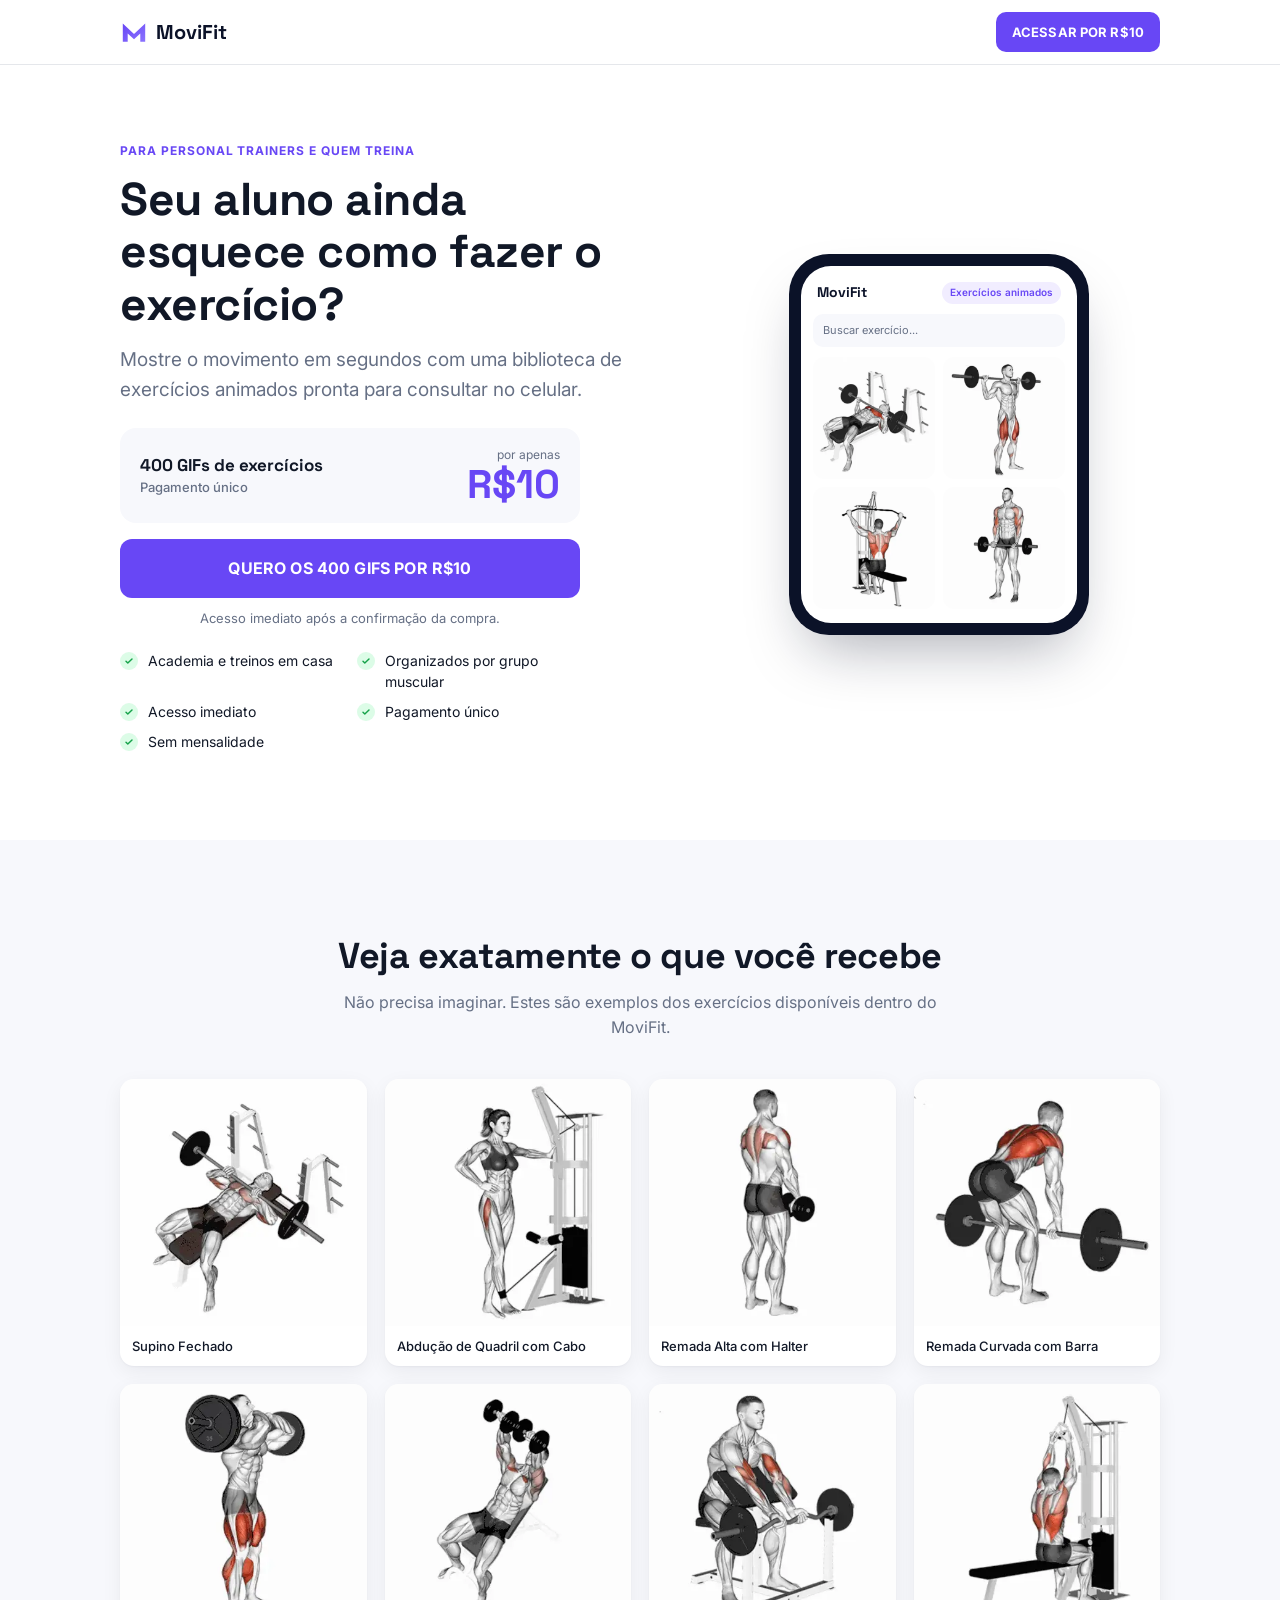
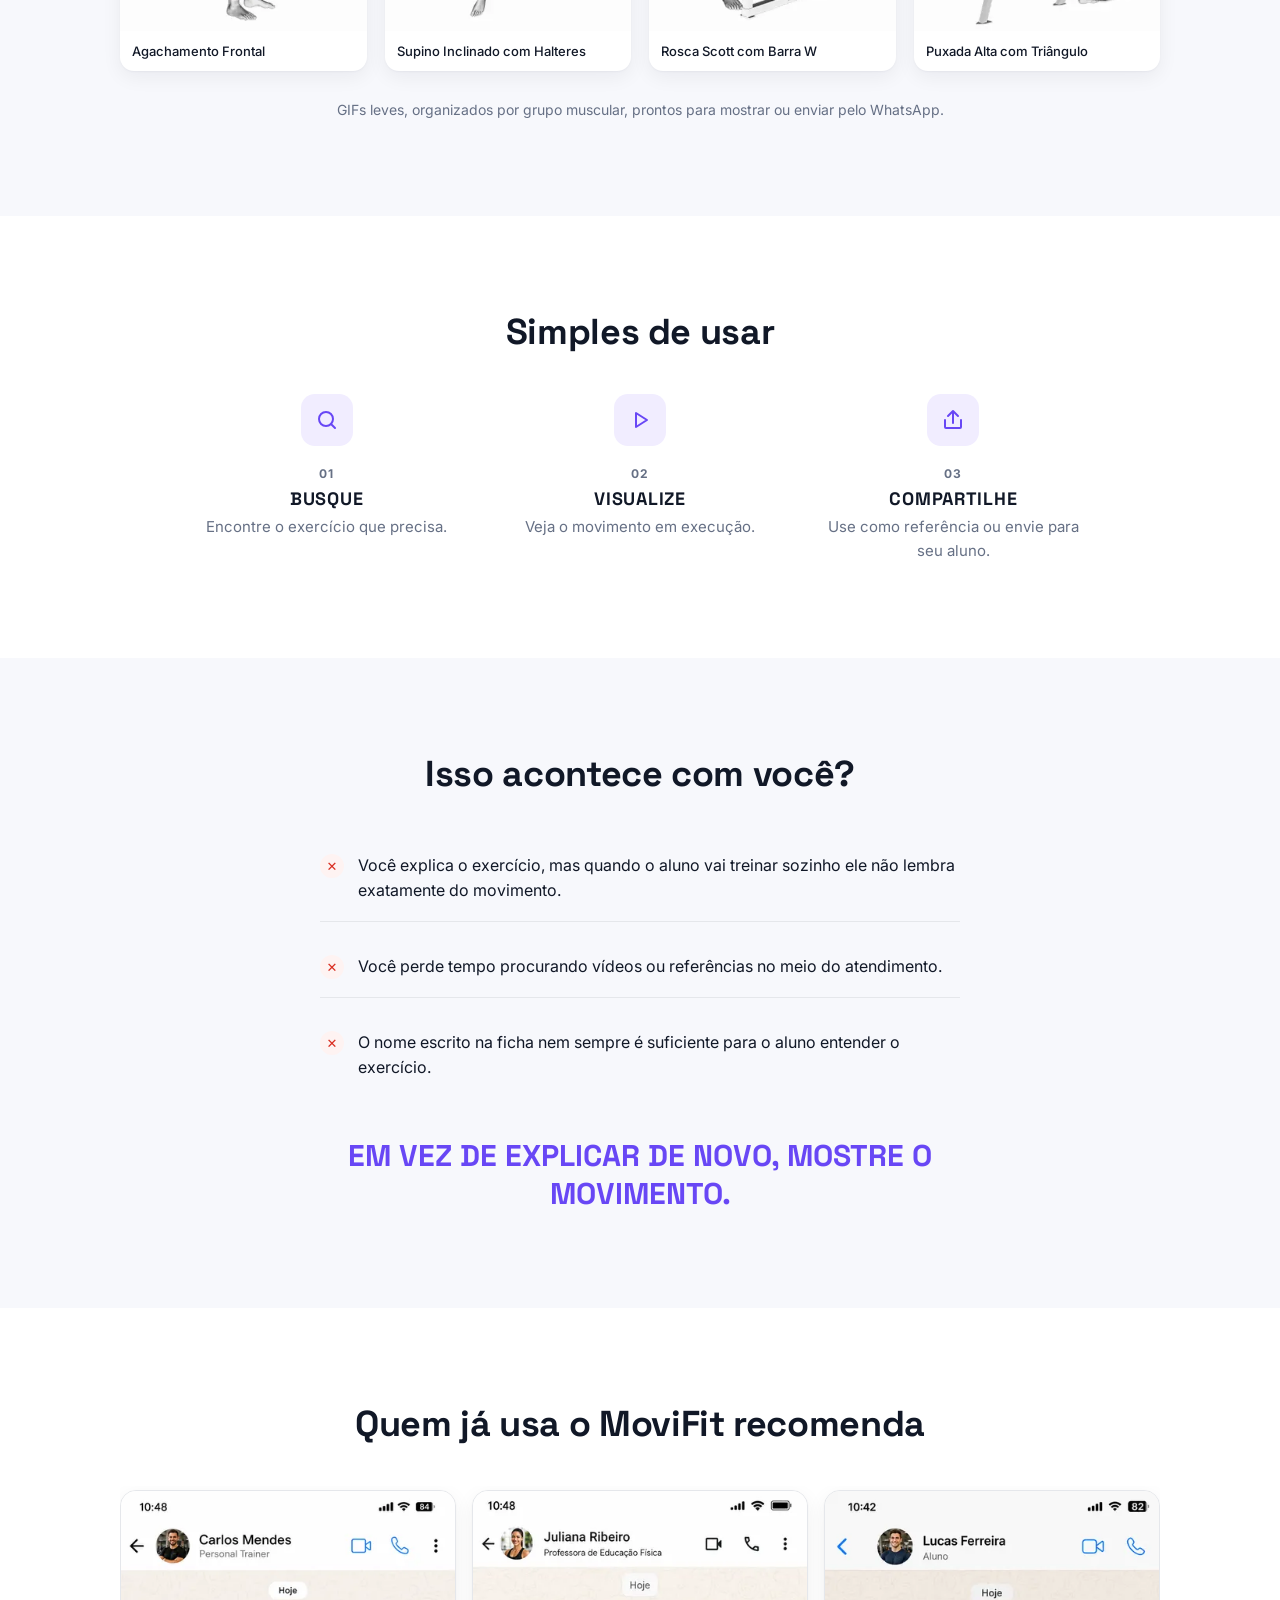
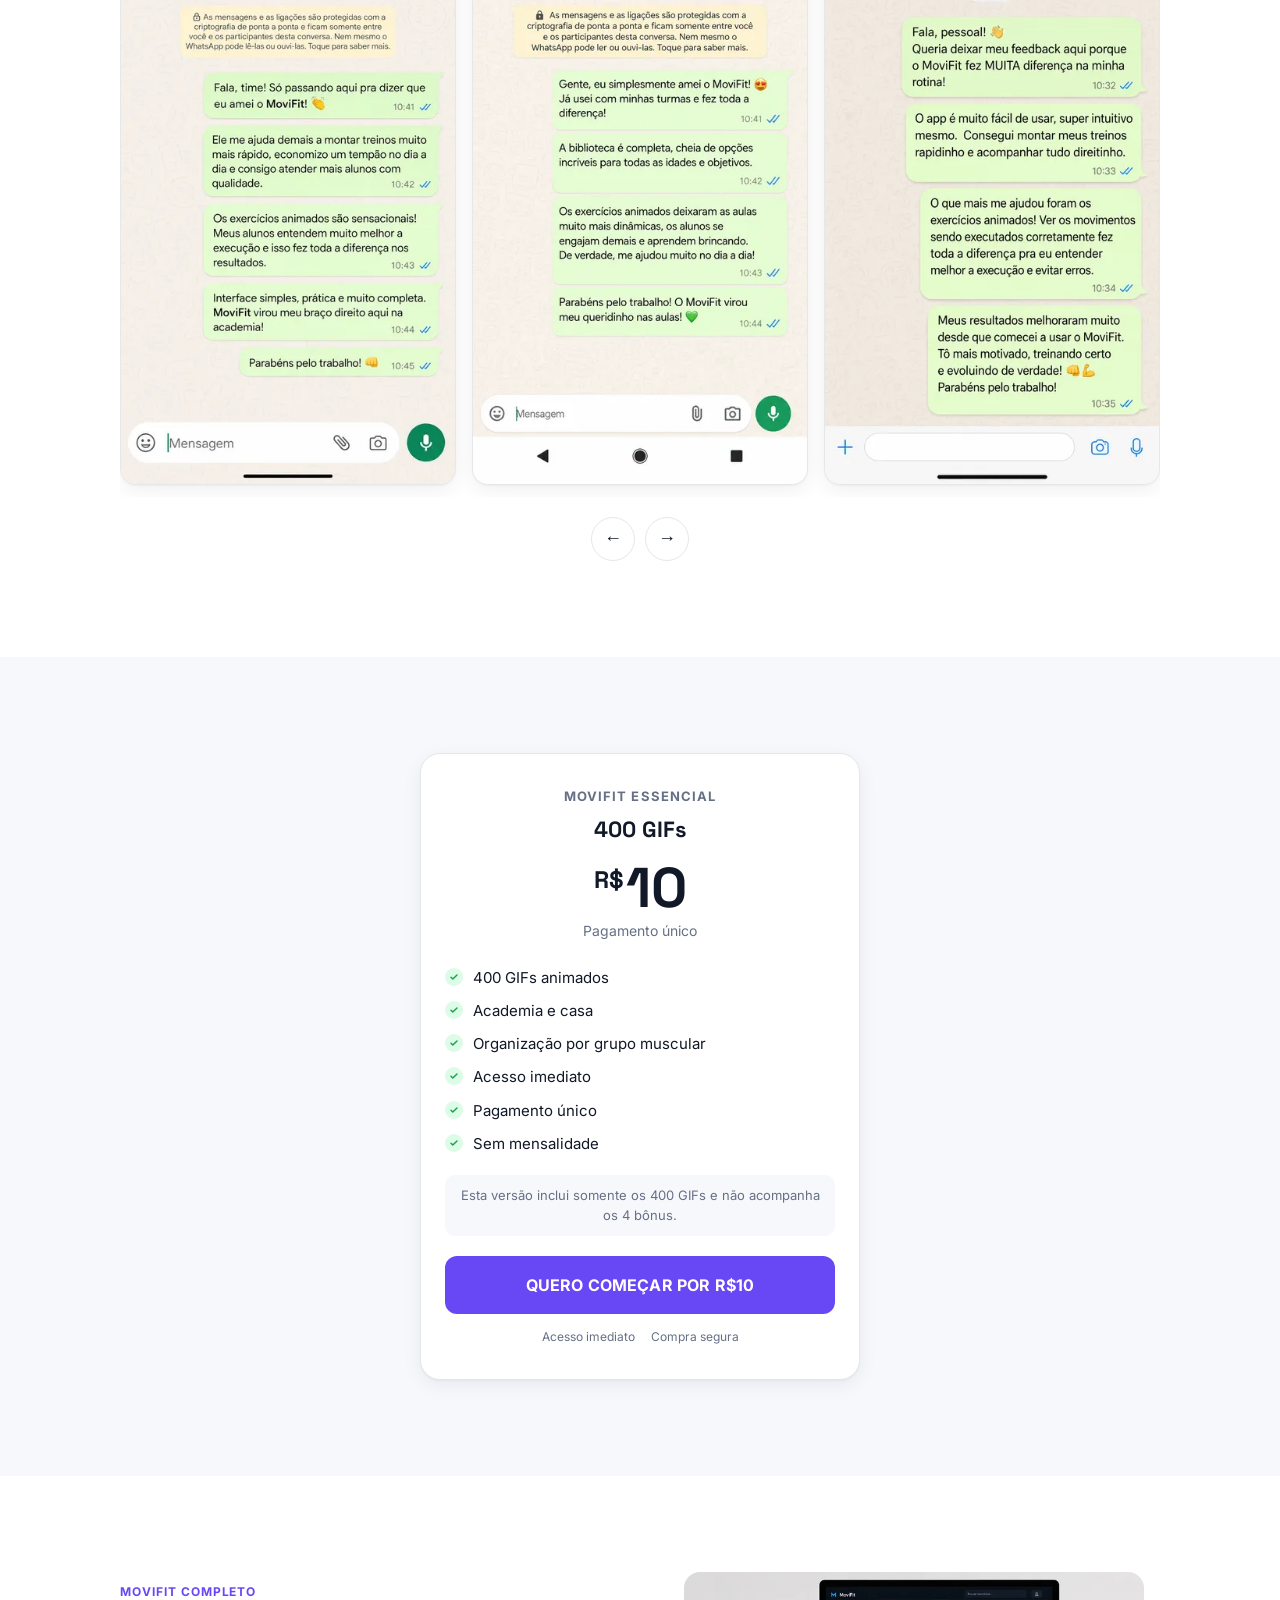
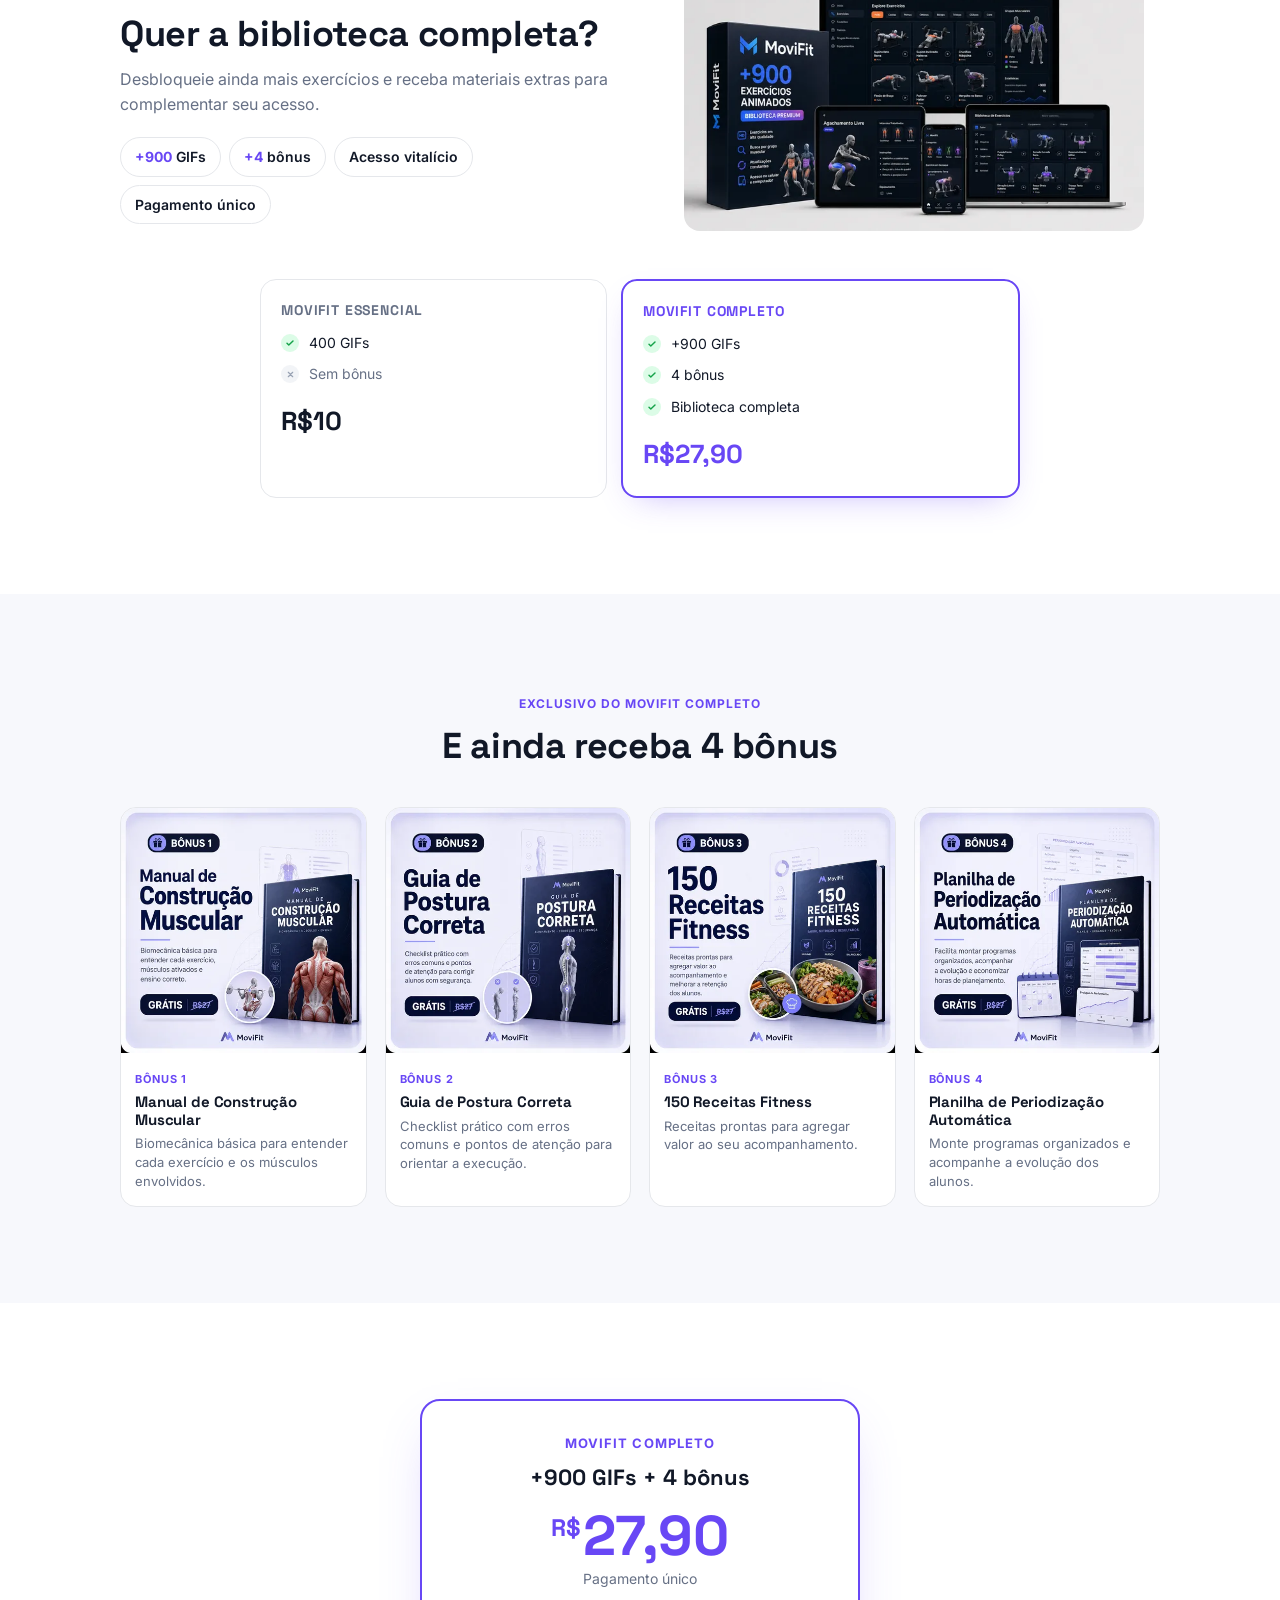
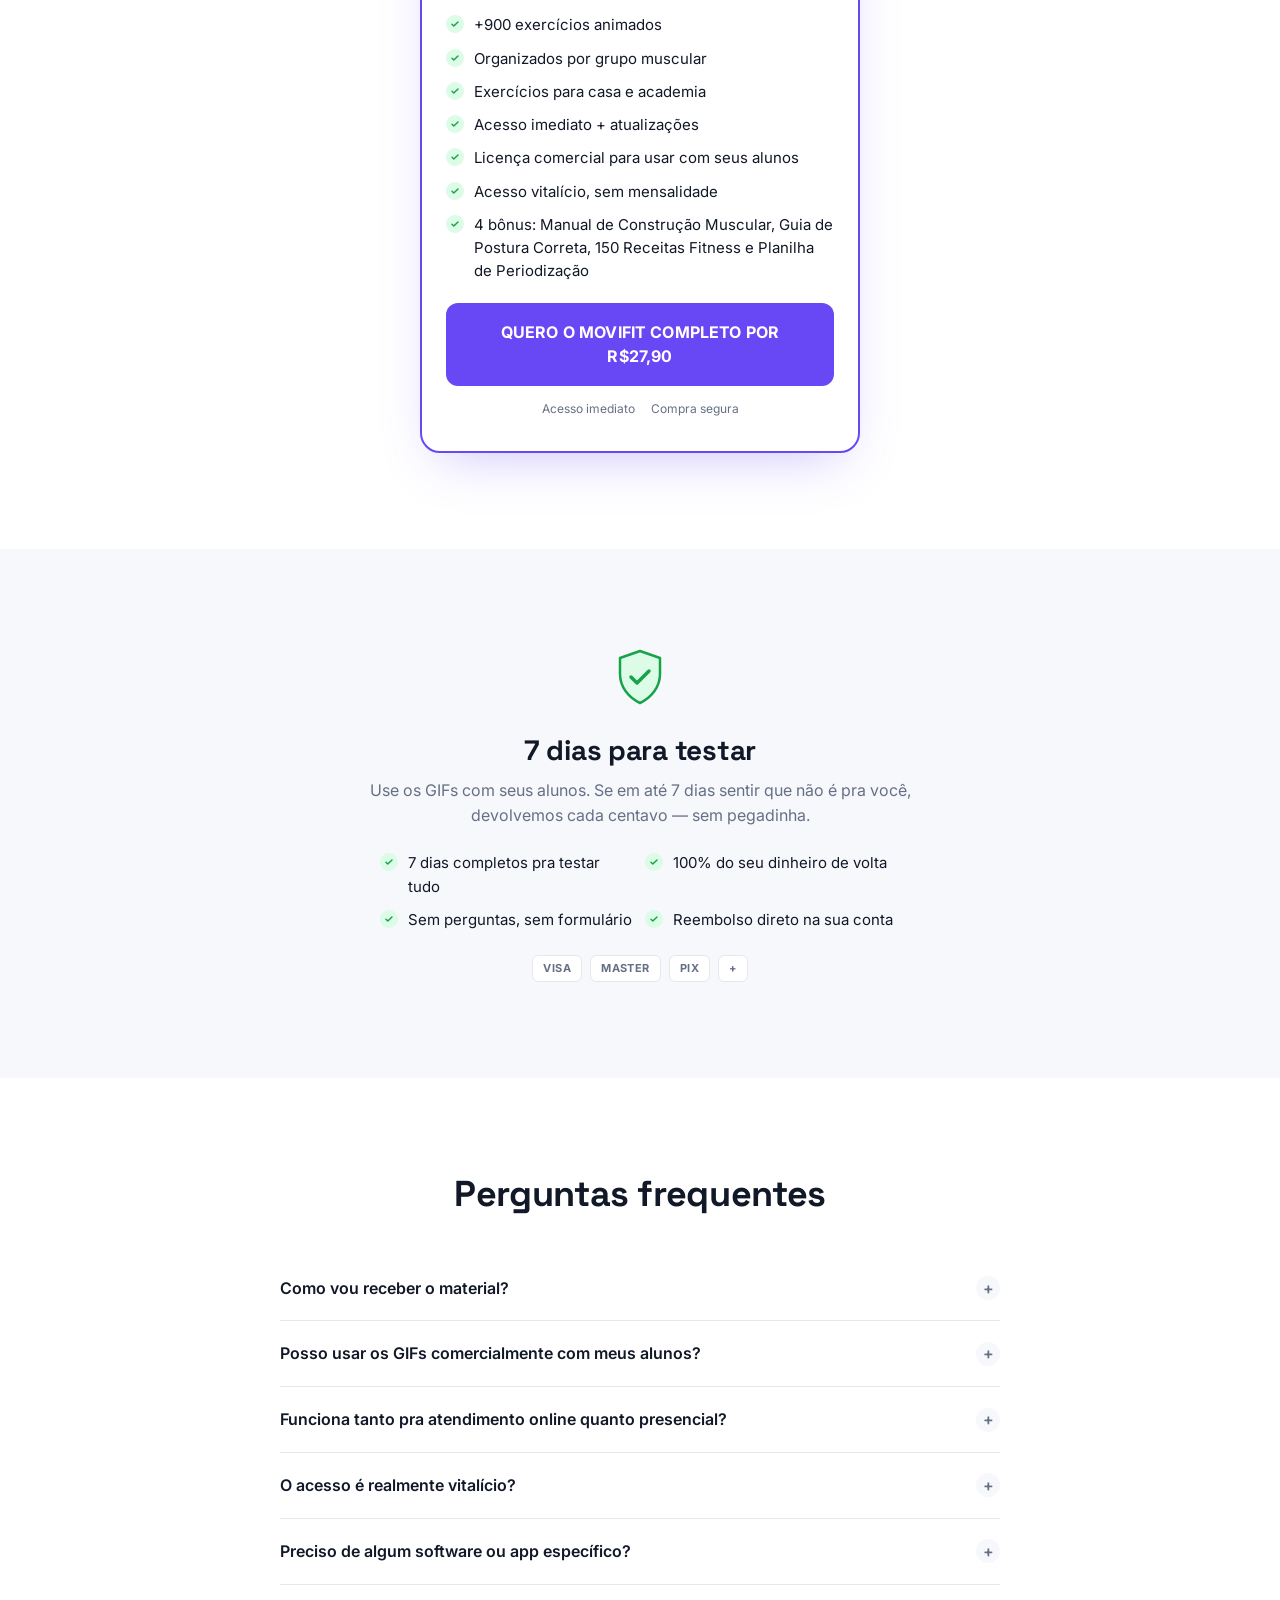
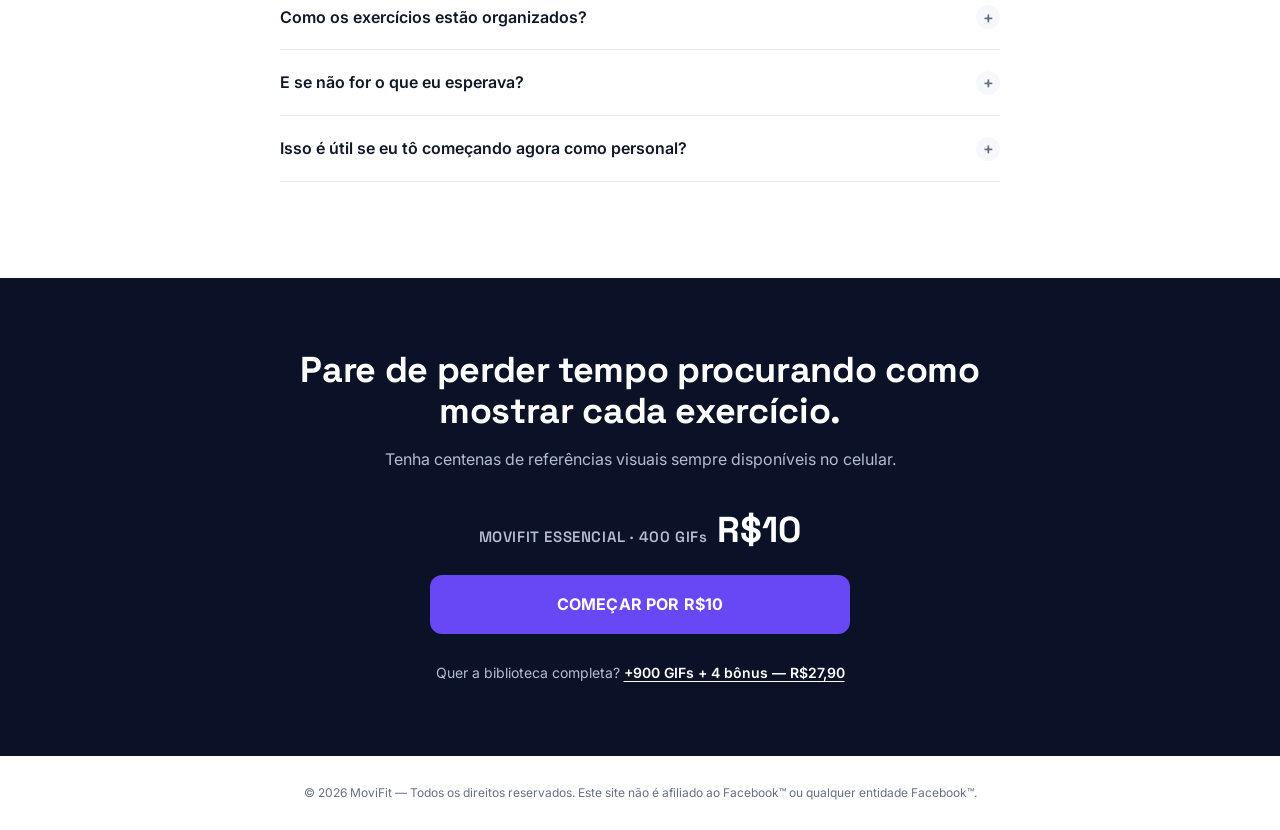
==== commit 02bdd7e2: "Nova versao visual: pagina clean com oferta de R$10 antes do Completo Co-Authored-By: Claude Opus 5." ====
--- a/index.html
+++ b/index.html
@@ -2,8 +2,8 @@
 <html lang="pt-BR">
 <head>
 <meta charset="UTF-8">
-<title>MoviFit — +900 GIFs de Exercícios Animados para Personal Trainers</title>
-<meta name="description" content="Conheça o MoviFit: biblioteca com +900 GIFs de exercícios animados, prontos pra enviar via WhatsApp. Corrija a postura dos seus alunos em segundos.">
+<title>MoviFit — Biblioteca de Exercícios Animados a partir de R$10</title>
+<meta name="description" content="MoviFit: biblioteca de exercícios animados para mostrar o movimento ao seu aluno em segundos. Comece com 400 GIFs por R$10, pagamento único.">
 <meta name="viewport" content="width=device-width, initial-scale=1.0">
 <link rel="preconnect" href="https://fonts.googleapis.com">
 <link href="https://fonts.googleapis.com/css2?family=Inter:wght@400;500;600;700&family=Space+Grotesk:wght@600;700&display=swap" rel="stylesheet">
@@ -11,304 +11,263 @@
 <!-- UTMIFY: cole seu pixel aqui -->
 <style>
   :root{
-    /* fundos escuros */
-    --navy-deep:#080F24;
-    --navy:#0E1733;
-    --surface-dark:#131D3B;
-    /* roxo — cor primaria da marca */
+    --bg:#FFFFFF;
+    --bg-2:#F7F8FC;
+    --navy:#0B1228;
     --roxo:#6847F5;
-    --roxo-bright:#7657FF;
-    --roxo-light:#937AFF;
-    --roxo-soft:#E9E4FF;
-    /* fundos claros */
-    --bg:#F6F7FB;
-    --bg-soft:#EEF0F7;
-    --card:#FFFFFF;
-    /* texto */
-    --text:#10162B;
-    --text-light:#667085;
-    --text-dark-secondary:#CBD1E1;
-    --border:#E0E3EC;
-    /* estados */
-    --green-cta:#16A34A;
-    --green-light:#DCFCE7;
-    --red:#EF4444;
-    --red-light:#FEE2E2;
+    --roxo-hover:#5738E8;
+    --roxo-claro:#8B73FF;
+    --roxo-soft:#F1EDFF;
+    --text:#111827;
+    --text-2:#667085;
+    --border:#E5E7EB;
+    --verde:#16A34A;
+    --shadow:0 1px 2px rgba(16,24,40,.04), 0 6px 20px rgba(16,24,40,.06);
   }
   *{box-sizing:border-box; margin:0; padding:0;}
-  body{font-family:'Inter',sans-serif; background:var(--bg); color:var(--text); line-height:1.5;}
-  h1,h2,h3,h4{font-family:'Space Grotesk',sans-serif;}
+  html{scroll-behavior:smooth;}
+  body{font-family:'Inter',system-ui,sans-serif; background:var(--bg); color:var(--text); line-height:1.55; -webkit-font-smoothing:antialiased; overflow-x:hidden;}
+  h1,h2,h3,h4{font-family:'Space Grotesk','Inter',sans-serif; color:var(--text); line-height:1.15; letter-spacing:-.01em;}
   img,video{max-width:100%; display:block;}
-  .container{max-width:600px; margin:0 auto; padding:0 20px;}
-  .btn{
-    display:block; width:100%; text-align:center; text-decoration:none;
-    background:linear-gradient(135deg, var(--roxo) 0%, var(--roxo-bright) 50%, var(--roxo-light) 100%);
-    color:#fff; font-weight:800; font-size:16px;
-    padding:18px 20px; border-radius:14px; border:none; cursor:pointer;
-    box-shadow:0 10px 30px rgba(104,71,245,.30), 0 4px 14px rgba(0,0,0,.15);
-    transition:transform .15s ease, box-shadow .15s ease;
-    text-transform:uppercase; letter-spacing:.3px;
-  }
-  .btn:hover{transform:translateY(-2px) scale(1.01); box-shadow:0 14px 34px rgba(104,71,245,.4);}
-
-  /* STICKY BAR */
-  .sticky-bar{
-    position:sticky; top:0; z-index:50;
-    background:linear-gradient(90deg, var(--navy) 0%, var(--roxo) 50%, var(--navy) 100%);
-    color:#fff; overflow:hidden; white-space:nowrap;
-    padding:11px 0; font-size:13px; font-weight:700;
-    border-bottom:1px solid rgba(255,255,255,.08);
-    box-shadow:0 4px 16px rgba(0,0,0,.25);
-  }
-  .sticky-bar .marquee-track{display:inline-block; padding-left:100%; animation:marquee 38s linear infinite;}
-  .sticky-bar .item{display:inline-flex; align-items:center; gap:6px; padding:0 16px; letter-spacing:.2px;}
-  .sticky-bar .item .ic{font-size:14px;}
-  .sticky-bar .sep{display:inline-block; width:4px; height:4px; border-radius:50%; background:rgba(255,255,255,.35); vertical-align:middle;}
-  .sticky-bar span#timer, .sticky-bar span#timer2{color:#fff; font-family:'Space Grotesk',sans-serif; font-weight:800; background:var(--roxo); padding:2px 8px; border-radius:6px;}
-  @keyframes marquee{ from{transform:translateX(0);} to{transform:translateX(-100%);} }
+  a{color:inherit;}
+  .wrap{max-width:1080px; margin:0 auto; padding:0 20px;}
+  .sec{padding:72px 0;}
+  .sec-alt{background:var(--bg-2);}
+  .sec-head{text-align:center; max-width:620px; margin:0 auto 40px;}
+  .sec-head h2{font-size:28px; margin-bottom:12px;}
+  .sec-head p{color:var(--text-2); font-size:16px;}
+  .eyebrow{display:inline-block; font-size:12px; font-weight:700; letter-spacing:.08em; color:var(--roxo); margin-bottom:12px;}
+
+  .btn{display:flex; align-items:center; justify-content:center; text-align:center; text-decoration:none; background:var(--roxo); color:#fff; font-weight:700; font-size:16px; letter-spacing:.01em; padding:17px 24px; border-radius:12px; border:none; cursor:pointer; transition:background .15s ease, transform .15s ease; min-height:56px; width:100%;}
+  .btn:hover{background:var(--roxo-hover);}
+  .btn:active{transform:scale(.99);}
+  .btn-sm{width:auto; min-height:0; font-size:13px; padding:10px 16px; border-radius:10px;}
+  .btn-ghost{background:transparent; color:var(--roxo); border:1.5px solid var(--roxo);}
+  .btn-ghost:hover{background:var(--roxo-soft);}
+
+  .check-list{list-style:none; display:grid; gap:10px;}
+  .check-list li{display:flex; gap:10px; align-items:flex-start; font-size:15px;}
+  .check-list li:before{content:""; flex:none; width:18px; height:18px; margin-top:2px; border-radius:50%; background:#DCFCE7 url("data:image/svg+xml,%3Csvg xmlns='http://www.w3.org/2000/svg' viewBox='0 0 20 20'%3E%3Cpath d='M5 10.5l3 3 7-7' fill='none' stroke='%2316A34A' stroke-width='2.4' stroke-linecap='round' stroke-linejoin='round'/%3E%3C/svg%3E") center/12px no-repeat;}
+  .check-list li.nao{color:var(--text-2);}
+  .check-list li.nao:before{background:#F2F4F7 url("data:image/svg+xml,%3Csvg xmlns='http://www.w3.org/2000/svg' viewBox='0 0 20 20'%3E%3Cpath d='M6 6l8 8M14 6l-8 8' fill='none' stroke='%2398A2B3' stroke-width='2.2' stroke-linecap='round'/%3E%3C/svg%3E") center/11px no-repeat;}
+
+  /* HEADER */
+  .header{border-bottom:1px solid var(--border); background:#fff;}
+  .header .wrap{display:flex; align-items:center; justify-content:space-between; height:64px;}
+  .logo{display:flex; align-items:center; gap:8px; font-family:'Space Grotesk',sans-serif; font-weight:700; font-size:20px; color:var(--navy); text-decoration:none;}
+  .logo svg{width:28px; height:28px;}
 
   /* HERO */
-  .hero{
-    background:
-      radial-gradient(circle at 50% 42%, rgba(104,71,245,.20), transparent 65%),
-      linear-gradient(160deg, var(--navy-deep) 0%, var(--navy) 100%);
-    color:#fff; padding:40px 20px 36px; text-align:center;
-  }
-  .hero .kicker{display:inline-block; background:rgba(255,255,255,.12); padding:6px 16px; border-radius:999px; font-size:12px; font-weight:700; margin-bottom:16px; letter-spacing:.5px;}
-  .hero h1{font-size:clamp(24px,7vw,32px); font-weight:700; line-height:1.25; margin-bottom:14px;}
-  .hero p.sub{font-size:15px; color:var(--text-dark-secondary); margin-bottom:22px;}
-  .hero p.sub strong{color:var(--roxo-light);}
-  .hero-grid{display:grid; grid-template-columns:repeat(3,1fr); gap:8px; margin-bottom:22px;}
-  .hero-grid .card{border-radius:12px; overflow:hidden; aspect-ratio:9/16; background:var(--navy-deep); box-shadow:0 6px 16px rgba(0,0,0,.25);}
-  .hero-grid .card img,.hero-grid .card video{width:100%; height:100%; object-fit:cover;}
-  .hero .subcta{font-size:12px; color:var(--text-dark-secondary); margin-top:12px;}
-  .hero .stats{display:flex; justify-content:center; gap:22px; margin-top:20px; flex-wrap:wrap;}
-  .hero .stat{text-align:center;}
-  .hero .stat .num{font-size:19px; font-weight:700; color:var(--roxo-light); font-family:'Space Grotesk',sans-serif;}
-  .hero .stat .lbl{font-size:10.5px; color:var(--text-dark-secondary); text-transform:uppercase;}
-
-  /* TANGÍVEL — VEJA NO CELULAR */
-  .tangivel{padding:44px 20px 48px; background:linear-gradient(180deg, var(--navy-deep) 0%, var(--navy) 100%); text-align:center; color:#fff;}
-  .tangivel .kicker{display:inline-block; background:rgba(255,255,255,.12); padding:6px 16px; border-radius:999px; font-size:12px; font-weight:700; margin-bottom:14px; letter-spacing:.5px;}
-  .tangivel h2{font-size:22px; margin-bottom:10px; max-width:380px; margin-left:auto; margin-right:auto;}
-  .tangivel .sub{font-size:14px; color:var(--text-dark-secondary); max-width:360px; margin:0 auto 28px;}
-  .phone-mock{width:250px; margin:0 auto; background:var(--navy-deep); border-radius:34px; padding:12px 10px; box-shadow:0 20px 50px rgba(0,0,0,.4), 0 0 0 2px rgba(255,255,255,.06); position:relative;}
-  .phone-notch{width:70px; height:18px; background:var(--navy-deep); border-radius:0 0 14px 14px; margin:0 auto 8px; position:relative;}
-  .phone-notch:before{content:""; position:absolute; top:6px; left:50%; transform:translateX(-50%); width:34px; height:5px; border-radius:99px; background:rgba(255,255,255,.15);}
-  .phone-screen{background:var(--navy-deep); border-radius:22px; padding:14px 10px; text-align:left;}
-  .phone-topbar{display:flex; justify-content:space-between; align-items:center; margin-bottom:10px;}
-  .phone-logo{font-family:'Space Grotesk',sans-serif; font-weight:700; font-size:13px; color:#fff;}
-  .phone-badge{background:var(--roxo); color:#fff; font-size:9.5px; font-weight:800; padding:3px 8px; border-radius:999px;}
-  .phone-search{background:rgba(255,255,255,.08); border-radius:8px; padding:7px 10px; font-size:10.5px; color:rgba(255,255,255,.5); margin-bottom:10px;}
-  .phone-grid{display:grid; grid-template-columns:1fr 1fr; gap:6px;}
-  .phone-grid img,.phone-grid video{width:100%; border-radius:8px; aspect-ratio:1; object-fit:cover; background:var(--navy);}
-  .tangivel-nota{font-size:12px; color:var(--text-dark-secondary); margin-top:22px;}
-  .dor{padding:44px 20px; background:var(--bg);}
-  .dor h2{font-size:21px; text-align:center; margin-bottom:24px; max-width:440px; margin-left:auto; margin-right:auto;}
-  .dor-grid{display:grid; grid-template-columns:1fr; gap:12px;}
-  .dor-card{display:flex; gap:12px; align-items:flex-start; background:var(--card); border:1px solid var(--border); border-radius:12px; padding:16px;}
-  .dor-card .icone{color:var(--red); font-weight:700; font-size:18px; flex:none; width:26px; height:26px; border-radius:50%; background:var(--red-light); display:flex; align-items:center; justify-content:center;}
-  .dor-card p{font-size:14px;}
-  .dor .transicao{text-align:center; font-weight:600; margin-top:22px; color:var(--navy); font-size:14.5px;}
-  @media(min-width:560px){ .dor-grid{grid-template-columns:1fr 1fr;} }
-
-  /* O QUE VOCE RECEBE */
-  .recebe{padding:56px 0 48px; background:#fff; overflow:hidden;}
-  .recebe .kicker{display:block; text-align:center; color:var(--roxo); font-size:12px; font-weight:700; letter-spacing:2.5px; margin-bottom:10px;}
-  .recebe h2{font-size:26px; text-align:center;}
-  .recebe .divider{width:56px; height:4px; background:linear-gradient(90deg,var(--roxo),var(--roxo-light)); border-radius:99px; margin:16px auto 36px;}
-  .recebe-scroll{width:100%; overflow:hidden; -webkit-mask-image:linear-gradient(90deg,transparent,#000 6%,#000 94%,transparent); mask-image:linear-gradient(90deg,transparent,#000 6%,#000 94%,transparent); margin-bottom:40px;}
-  .recebe-track{display:flex; gap:14px; width:max-content; animation:recebe-scroll 30s linear infinite;}
-  .recebe-track:hover{animation-play-state:paused;}
-  .recebe-track img,.recebe-track video{height:280px; width:280px; object-fit:cover; background:#fff; border-radius:14px; box-shadow:0 8px 22px rgba(17,26,51,.14); flex:none;}
-  @keyframes recebe-scroll{ from{transform:translateX(0);} to{transform:translateX(-50%);} }
-  .recebe-list{list-style:none; max-width:520px; margin:0 auto; padding:0 20px;}
-  .recebe-list li{display:flex; gap:14px; align-items:flex-start; background:var(--card); border:1px solid var(--border); border-radius:14px; padding:16px 18px; margin-bottom:12px; box-shadow:0 2px 8px rgba(17,26,51,.05);}
-  .recebe-list .check{flex:none; width:24px; height:24px; border-radius:50%; background:var(--roxo); color:#fff; font-size:13px; font-weight:800; display:flex; align-items:center; justify-content:center; margin-top:2px;}
-  .recebe-list p{font-size:14.5px; color:var(--text-light);}
-  .recebe-list strong{color:var(--text); font-weight:700;}
-
-  /* PROVA SOCIAL */
-  .depoimentos{padding:48px 0; background:var(--navy-deep); overflow:hidden;}
-  .depoimentos .kicker{display:block; text-align:center; color:var(--roxo-light); font-size:12px; font-weight:800; letter-spacing:2.5px; margin-bottom:10px;}
-  .depoimentos h2{color:#fff; font-size:22px; text-align:center; margin-bottom:28px; padding:0 20px;}
-  .depoimentos h2 .destaque{color:var(--roxo-light);}
-  .dep-scroll{width:100%; overflow:hidden; -webkit-mask-image:linear-gradient(90deg,transparent,#000 4%,#000 96%,transparent); mask-image:linear-gradient(90deg,transparent,#000 4%,#000 96%,transparent);}
-  .dep-track{display:flex; gap:16px; width:max-content; animation:dep-scroll 40s linear infinite;}
-  .dep-track:hover{animation-play-state:paused;}
-  .dep-track img{height:380px; width:auto; border-radius:16px; box-shadow:0 10px 30px rgba(0,0,0,.35); flex:none; border:1px solid rgba(147,122,255,.20);}
-  @keyframes dep-scroll{ from{transform:translateX(0);} to{transform:translateX(-50%);} }
+  .hero{padding:40px 0 64px;}
+  .hero-grid{display:grid; gap:40px; align-items:center;}
+  .hero h1{font-size:30px; margin:0 0 14px;}
+  .hero .lead{font-size:17px; color:var(--text-2); margin-bottom:24px; max-width:520px;}
+  .preco-hero{display:flex; align-items:center; justify-content:space-between; gap:16px; background:var(--bg-2); border-radius:16px; padding:18px 20px; margin-bottom:16px; max-width:460px;}
+  .preco-hero .qtd{font-family:'Space Grotesk',sans-serif; font-weight:700; font-size:17px; line-height:1.2;}
+  .preco-hero .qtd small{display:block; font-family:'Inter',sans-serif; font-weight:500; font-size:13px; color:var(--text-2); margin-top:4px;}
+  .preco-hero .valor{text-align:right; flex:none;}
+  .preco-hero .valor span{display:block; font-size:12px; color:var(--text-2);}
+  .preco-hero .valor strong{font-family:'Space Grotesk',sans-serif; font-size:40px; line-height:1; color:var(--roxo);}
+  .hero .btn{max-width:460px;}
+  .hero .nota{font-size:13px; color:var(--text-2); margin:10px 0 22px; max-width:460px; text-align:center;}
+  .hero .check-list{grid-template-columns:1fr 1fr; gap:8px 14px; max-width:460px;}
+  .hero .check-list li{font-size:14px;}
+
+  .phone{width:min(300px,80vw); margin:0 auto; background:var(--navy); border-radius:40px; padding:12px; box-shadow:0 30px 60px -20px rgba(11,18,40,.35);}
+  .phone-screen{background:#fff; border-radius:30px; overflow:hidden; padding:16px 12px 14px;}
+  .phone-top{display:flex; align-items:center; justify-content:space-between; margin-bottom:10px; padding:0 4px;}
+  .phone-top b{font-family:'Space Grotesk',sans-serif; font-size:14px; color:var(--navy);}
+  .phone-top span{font-size:10px; font-weight:600; color:var(--roxo); background:var(--roxo-soft); padding:3px 8px; border-radius:999px;}
+  .phone-search{font-size:11px; color:var(--text-2); background:var(--bg-2); border-radius:10px; padding:8px 10px; margin-bottom:10px;}
+  .phone-grid{display:grid; grid-template-columns:1fr 1fr; gap:8px;}
+  .phone-grid video{width:100%; aspect-ratio:1/1; object-fit:cover; border-radius:12px; background:var(--bg-2);}
+
+  /* DEMONSTRACAO */
+  .demo-grid{display:grid; grid-template-columns:repeat(2,minmax(0,1fr)); gap:14px;}
+  .demo-item{background:#fff; border-radius:14px; box-shadow:var(--shadow); overflow:hidden;}
+  .demo-item video{width:100%; aspect-ratio:1/1; object-fit:cover; background:var(--bg-2);}
+  .demo-item p{font-size:13px; font-weight:500; padding:10px 12px; color:var(--text);}
+  .demo-nota{text-align:center; color:var(--text-2); font-size:14px; margin-top:28px;}
 
   /* COMO FUNCIONA */
-  .como{padding:48px 20px; background:#fff;}
-  .como h2{font-size:22px; text-align:center; margin-bottom:6px;}
-  .como .sub{text-align:center; font-size:13.5px; color:var(--text-light); max-width:380px; margin:0 auto 30px;}
-  .passo{background:var(--bg); border-radius:14px; padding:18px; margin-bottom:12px; display:flex; gap:14px; align-items:flex-start;}
-  .passo .num{flex:none; width:38px; height:38px; border-radius:50%; background:var(--roxo); color:#fff; font-size:16px; font-weight:800; display:flex; align-items:center; justify-content:center;}
-  .passo h4{font-size:15px; margin-bottom:4px;}
-  .passo p{font-size:13px; color:var(--text-light);}
+  .passos{display:grid; gap:28px; max-width:900px; margin:0 auto;}
+  .passo{text-align:center;}
+  .passo .ic{width:52px; height:52px; border-radius:14px; background:var(--roxo-soft); color:var(--roxo); display:flex; align-items:center; justify-content:center; margin:0 auto 14px;}
+  .passo .ic svg{width:24px; height:24px;}
+  .passo .n{font-size:12px; font-weight:700; color:var(--text-2); letter-spacing:.08em;}
+  .passo h3{font-size:18px; margin:4px 0 6px; letter-spacing:.04em;}
+  .passo p{color:var(--text-2); font-size:15px;}
+
+  /* DOR */
+  .dores{max-width:640px; margin:0 auto; display:grid; gap:14px;}
+  .dor{display:flex; gap:14px; align-items:flex-start; padding:18px 0; border-bottom:1px solid var(--border); font-size:16px;}
+  .dor:last-child{border-bottom:none;}
+  .dor .x{flex:none; width:24px; height:24px; border-radius:50%; background:#FEF3F2; color:#D92D20; font-size:13px; font-weight:700; display:flex; align-items:center; justify-content:center; margin-top:1px;}
+  .impacto{text-align:center; font-family:'Space Grotesk',sans-serif; font-weight:700; font-size:24px; line-height:1.25; color:var(--roxo); max-width:620px; margin:40px auto 0;}
+
+  /* DEPOIMENTOS */
+  .dep-wrap{position:relative;}
+  .dep-track{display:flex; gap:16px; overflow-x:auto; scroll-snap-type:x mandatory; -webkit-overflow-scrolling:touch; scrollbar-width:none; padding:4px 20px 12px; margin:0 -20px; scroll-padding:0 20px;}
+  .dep-track::-webkit-scrollbar{display:none;}
+  .dep-card{flex:none; width:76%; max-width:320px; scroll-snap-align:start; background:#fff; border:1px solid var(--border); border-radius:16px; box-shadow:var(--shadow); overflow:hidden;}
+  .dep-card img{width:100%; height:auto;}
+  .dep-nav{display:none;}
+  .dep-dots{display:flex; justify-content:center; gap:6px; margin-top:16px;}
+  .dep-dots span{width:6px; height:6px; border-radius:50%; background:var(--border); transition:background .2s, width .2s;}
+  .dep-dots span.on{background:var(--roxo); width:18px; border-radius:3px;}
+
+  /* OFERTA ESSENCIAL */
+  .oferta{max-width:440px; margin:0 auto; background:#fff; border:1px solid var(--border); border-radius:20px; box-shadow:var(--shadow); padding:32px 24px; text-align:center;}
+  .oferta .nome{font-size:13px; font-weight:700; letter-spacing:.08em; color:var(--text-2);}
+  .oferta .qtd{font-family:'Space Grotesk',sans-serif; font-weight:700; font-size:22px; margin-top:6px;}
+  .oferta .preco{font-family:'Space Grotesk',sans-serif; font-weight:700; font-size:56px; line-height:1; color:var(--text); margin:14px 0 4px;}
+  .oferta .preco small{font-size:24px; vertical-align:top; margin-right:2px; position:relative; top:8px;}
+  .oferta .unico{font-size:14px; color:var(--text-2); margin-bottom:24px;}
+  .oferta .check-list{text-align:left; margin-bottom:20px;}
+  .oferta .aviso{font-size:13px; color:var(--text-2); background:var(--bg-2); border-radius:10px; padding:10px 12px; margin-bottom:20px;}
+  .oferta-completo{border:2px solid var(--roxo); box-shadow:0 20px 50px -20px rgba(104,71,245,.35);}
+  .oferta-completo .nome{color:var(--roxo);}
+  .oferta-completo .preco{color:var(--roxo);}
+  .seguro{display:flex; justify-content:center; gap:16px; margin-top:14px; font-size:12px; color:var(--text-2);}
+
+  /* COMPLETO */
+  .completo-intro{display:grid; gap:32px; align-items:center; margin-bottom:48px;}
+  .completo-intro img{width:100%; max-width:460px; margin:0 auto; border-radius:16px;}
+  .chips{display:flex; flex-wrap:wrap; gap:8px; justify-content:center;}
+  .chips span{font-size:14px; font-weight:600; background:#fff; border:1px solid var(--border); border-radius:999px; padding:8px 14px;}
+  .chips span b{color:var(--roxo);}
+  .comp{display:grid; gap:14px; max-width:760px; margin:0 auto;}
+  .comp-card{background:#fff; border:1px solid var(--border); border-radius:16px; padding:22px 20px;}
+  .comp-card h4{font-size:14px; letter-spacing:.06em; margin-bottom:14px; color:var(--text-2);}
+  .comp-card .check-list li{font-size:14px;}
+  .comp-card .p{font-family:'Space Grotesk',sans-serif; font-weight:700; font-size:26px; margin-top:16px;}
+  .comp-card.destaque{border:2px solid var(--roxo); background:#fff; box-shadow:0 12px 32px -16px rgba(104,71,245,.4);}
+  .comp-card.destaque h4,.comp-card.destaque .p{color:var(--roxo);}
 
   /* BONUS */
-  .bonus-sec{padding:52px 20px 44px; background:var(--navy-deep); color:#fff;}
-  .bonus-sec .kicker{display:block; text-align:center; color:var(--roxo-light); font-size:12px; font-weight:800; letter-spacing:2.5px; margin-bottom:10px;}
-  .bonus-sec h2{font-size:24px; text-align:center;}
-  .bonus-sec .divider{width:56px; height:4px; background:linear-gradient(90deg,var(--roxo),var(--roxo-light)); border-radius:99px; margin:16px auto 28px;}
-  .bonus-grid{display:grid; grid-template-columns:1fr 1fr; gap:12px;}
-  .bonus-card{background:var(--surface-dark); border:1px solid rgba(147,122,255,.22); border-radius:14px; overflow:hidden; display:flex; flex-direction:column; transition:transform .15s ease;}
-  .bonus-card:hover{transform:translateY(-3px);}
-  .bonus-card img{width:100%; aspect-ratio:1/1; object-fit:cover;}
-  .bonus-card .info{padding:12px 12px 14px; display:flex; flex-direction:column; flex:1;}
-  .bonus-card .tag{align-self:flex-start; background:var(--roxo); color:#fff; font-size:10px; font-weight:800; letter-spacing:1px; padding:3px 9px; border-radius:6px; margin-bottom:8px;}
-  .bonus-card h4{font-size:14px; line-height:1.25; margin-bottom:6px;}
-  .bonus-card p{font-size:12px; color:var(--text-dark-secondary); margin-bottom:10px; flex:1;}
-  .bonus-card .valor{font-size:12px; color:var(--text-dark-secondary);}
-  .bonus-card .valor s{opacity:.8;}
-  .bonus-card .valor strong{color:#4ADE80; font-weight:800; margin-left:4px;}
-  .bonus-total{text-align:center; font-size:14px; color:var(--text-dark-secondary); margin-top:24px;}
-  .bonus-total strong{color:#fff;}
-
-  /* PRICING — PLANOS LADO A LADO */
-  .pricing{padding:48px 20px; background:var(--bg);}
-  .pricing-header{text-align:center; max-width:460px; margin:0 auto 28px;}
-  .pricing-header h2{font-size:22px; margin-bottom:10px;}
-  .pricing-header p{font-size:14px; color:var(--text-light);}
-  .planos{display:grid; grid-template-columns:1fr; gap:22px; align-items:stretch;}
-  .plano{position:relative; background:#fff; border-radius:20px; padding:28px 20px 22px; text-align:center; display:flex; flex-direction:column;}
-  .plano .btn{margin-top:auto;}
-  .plano-essencial{border:2px solid var(--border); box-shadow:0 14px 34px rgba(17,26,51,.08);}
-  .plano-essencial .badge{align-self:center; background:var(--navy); color:#fff; font-size:12px; font-weight:800; letter-spacing:1px; padding:7px 18px; border-radius:999px; margin-bottom:18px;}
-  .plano-essencial .btn{background:#fff; color:var(--navy); border:2px solid var(--navy); box-shadow:none; font-size:14px;}
-  .plano-essencial .btn:hover{background:var(--navy); color:#fff;}
-  .plano-completo{border:3px solid var(--roxo); box-shadow:0 18px 48px rgba(104,71,245,.22), 0 14px 34px rgba(17,26,51,.06);}
-  .plano-completo .selo-top{position:absolute; top:-15px; left:50%; transform:translateX(-50%); white-space:nowrap; background:linear-gradient(135deg,#F59E0B,#F97316); color:#fff; font-size:12px; font-weight:900; letter-spacing:1px; padding:6px 16px; border-radius:999px; box-shadow:0 6px 16px rgba(249,115,22,.35);}
-  .plano-completo .badge-roxo{align-self:center; background:linear-gradient(135deg,var(--roxo),var(--roxo-light)); color:#fff; font-size:12px; font-weight:800; letter-spacing:1px; padding:7px 18px; border-radius:999px; margin-bottom:14px;}
-  .plano-completo img.mockup{max-width:170px; margin:0 auto 14px; border-radius:12px; object-fit:contain;}
-  .plano-completo .btn{background:linear-gradient(135deg,#16A34A,#22C55E); box-shadow:0 10px 26px rgba(22,163,74,.35); font-size:15px;}
-  .preco-simples{margin-bottom:18px;}
-  .preco-simples .de{display:block; font-size:14px; color:var(--text-light);}
-  .preco-simples .de s{color:var(--red); font-weight:700;}
-  .preco-simples .valor{display:block; font-size:42px; font-weight:900; font-family:'Space Grotesk',sans-serif; color:var(--text); letter-spacing:-1px; line-height:1.15;}
-  .plano-completo .preco-simples .valor{color:var(--roxo);}
-  .preco-simples .parcela{font-size:13px; color:var(--text-light);}
-  .preco-simples .economia{display:inline-block; margin-top:8px; background:var(--green-light); color:#15803D; font-size:12px; font-weight:800; padding:4px 10px; border-radius:6px;}
-  .lista-conteudo{list-style:none; text-align:left; margin:0 auto 18px;}
-  .lista-conteudo li{display:flex; gap:10px; align-items:flex-start; font-size:14px; padding:6px 0; color:var(--text);}
-  .lista-conteudo li:before{content:"✓"; color:var(--green-cta); font-weight:800; flex:none;}
-  .lista-conteudo li.bonus-li strong{color:var(--roxo);}
-  .lista-conteudo li.nao{color:#98A2B3;}
-  .lista-conteudo li.nao:before{content:"✕"; color:#CBD2DC;}
-  .plano-essencial .obs{font-size:12px; color:var(--text-light); font-style:italic; margin-bottom:18px;}
-  .trust{display:flex; justify-content:center; gap:18px; margin-top:14px;}
-  .trust span{font-size:11px; font-weight:700; color:var(--text-light);}
-  @media(min-width:560px){
-    .bonus-grid{grid-template-columns:repeat(4,1fr);}
-    .planos{grid-template-columns:1fr 1fr; gap:14px;}
-    .plano-essencial{order:-1; margin-top:16px;}
-    .plano{padding:30px 16px 20px;}
-    .preco-simples .valor{font-size:36px;}
-  }
-
-  /* MODAL DE UPSELL — ETAPA 2 */
-  .modal-upsell{max-width:520px; width:100%; padding:0; overflow:hidden; border-top:none; max-height:92vh; display:flex; flex-direction:column;}
-  .modal-upsell-topbar{background:linear-gradient(90deg,var(--roxo),var(--roxo-bright),var(--roxo-light)); color:#fff; text-align:center; font-size:12.5px; font-weight:800; letter-spacing:.5px; padding:12px 16px; flex:none;}
-  .modal-upsell-scroll{overflow-y:auto; padding:26px 22px 30px;}
-  .modal-upsell-scroll h3{font-size:19px; color:var(--navy); text-align:center; margin-bottom:10px; line-height:1.25;}
-  .modal-upsell-scroll>p.sub{font-size:13.5px; color:var(--text-light); text-align:center; margin-bottom:22px;}
-  .comparativo{display:grid; grid-template-columns:1fr 1fr; gap:10px; margin-bottom:22px;}
-  .comparativo .col{border-radius:14px; padding:14px 12px;}
-  .comparativo .col.col-essencial{background:var(--bg); border:1px solid var(--border);}
-  .comparativo .col.col-completo{background:var(--roxo-soft); border:1px solid var(--roxo);}
-  .comparativo .col h4{font-size:11.5px; text-align:center; margin-bottom:10px; letter-spacing:.3px;}
-  .comparativo .col.col-completo h4{color:var(--roxo);}
-  .comparativo .col ul{list-style:none;}
-  .comparativo .col li{font-size:11.5px; padding:4px 0; color:var(--text-light); display:flex; gap:6px; align-items:flex-start;}
-  .comparativo .col-essencial li:before{content:"–"; color:#94a3b8; flex:none;}
-  .comparativo .col-completo li{color:var(--text);}
-  .comparativo .col-completo li:before{content:"✓"; color:var(--roxo); font-weight:800; flex:none;}
-  .comparativo .preco-col{text-align:center; font-weight:800; font-size:14px; margin-top:10px; color:var(--navy);}
-  .bonus-grid-modal{display:grid; grid-template-columns:repeat(4,minmax(0,1fr)); gap:8px; margin-bottom:22px;}
-  .bonus-grid-modal img{width:100%; height:auto; border-radius:8px; box-shadow:0 4px 10px rgba(0,0,0,.14); aspect-ratio:1/1; object-fit:cover;}
-  .bonus-grid-modal .nome{font-size:9px; text-align:center; margin-top:5px; color:var(--text-light); line-height:1.2;}
-  .preco-final-modal{text-align:center; margin-bottom:10px;}
-  .preco-final-modal .riscado{display:block; font-size:13px; color:var(--text-light); text-decoration:line-through; margin-bottom:4px;}
-  .preco-final-modal .destaque{display:block; font-size:19px; font-weight:900; color:var(--roxo); font-family:'Space Grotesk',sans-serif;}
-  .modal-upsell-scroll .explicacao{text-align:center; font-size:12px; color:var(--text-light); margin-bottom:20px;}
-  .modal-upsell-scroll .btn{margin-bottom:10px;}
-  .up-espere{text-align:center; font-size:13px !important; font-weight:800; color:var(--red) !important; letter-spacing:1px; margin-bottom:2px !important;}
-  .modal-upsell-scroll h3.up-head{font-size:24px; margin-bottom:6px;}
+  .bonus-grid{display:grid; grid-template-columns:repeat(2,minmax(0,1fr)); gap:14px;}
+  .bonus{background:#fff; border:1px solid var(--border); border-radius:16px; overflow:hidden;}
+  .bonus img{width:100%; height:auto; aspect-ratio:1/1; object-fit:cover; background:var(--bg-2);}
+  .bonus .info{padding:12px 14px 16px;}
+  .bonus .tag{font-size:11px; font-weight:700; letter-spacing:.08em; color:var(--roxo);}
+  .bonus h3{font-size:15px; margin:4px 0 6px;}
+  .bonus p{font-size:13px; color:var(--text-2); line-height:1.45;}
+
+  /* GARANTIA */
+  .garantia{max-width:620px; margin:0 auto; text-align:center;}
+  .garantia .escudo{width:64px; height:64px; margin:0 auto 18px; color:var(--verde);}
+  .garantia h2{font-size:28px; margin-bottom:12px;}
+  .garantia>p{color:var(--text-2); font-size:16px; margin-bottom:24px;}
+  .garantia .check-list{grid-template-columns:1fr; max-width:380px; margin:0 auto 24px; text-align:left;}
+  .pagamentos{display:flex; justify-content:center; gap:8px; flex-wrap:wrap;}
+  .pagamentos span{font-size:11px; font-weight:700; color:var(--text-2); border:1px solid var(--border); background:#fff; border-radius:6px; padding:4px 10px; letter-spacing:.04em;}
+
+  /* FAQ */
+  .faq{max-width:720px; margin:0 auto;}
+  .faq-item{border-bottom:1px solid var(--border);}
+  .faq-item .pergunta{display:flex; justify-content:space-between; align-items:center; gap:16px; cursor:pointer; font-size:16px; font-weight:600; padding:20px 0;}
+  .faq-item .seta{flex:none; width:24px; height:24px; border-radius:50%; background:var(--bg-2); color:var(--text-2); display:flex; align-items:center; justify-content:center; font-size:16px; transition:transform .2s;}
+  .faq-item.aberto .seta{transform:rotate(45deg); color:var(--roxo);}
+  .faq-item .resposta{display:none; padding:0 0 20px; color:var(--text-2); font-size:15px;}
+  .faq-item.aberto .resposta{display:block;}
+  .faq-item .resposta strong{color:var(--text);}
+
+  /* CTA FINAL */
+  .cta-final{background:var(--navy); color:#fff; text-align:center; padding:72px 0;}
+  .cta-final h2{color:#fff; font-size:28px; max-width:680px; margin:0 auto 14px;}
+  .cta-final .sub{color:#B4BCD0; font-size:16px; max-width:520px; margin:0 auto 32px;}
+  .cta-box{max-width:420px; margin:0 auto;}
+  .cta-box .linha{display:flex; align-items:baseline; justify-content:center; gap:10px; margin-bottom:16px; font-family:'Space Grotesk',sans-serif;}
+  .cta-box .linha span{font-size:15px; color:#B4BCD0; font-weight:600; letter-spacing:.04em;}
+  .cta-box .linha strong{font-size:36px; color:#fff;}
+  .cta-final .alt{margin-top:28px; font-size:14px; color:#B4BCD0;}
+  .cta-final .alt a{color:#fff; font-weight:600; text-underline-offset:3px;}
+
+  footer{text-align:center; font-size:12px; color:var(--text-2); padding:28px 20px; background:#fff;}
+
+  /* STICKY MOBILE */
+  .sticky-cta{position:fixed; left:0; right:0; bottom:0; z-index:50; background:rgba(255,255,255,.96); backdrop-filter:blur(8px); border-top:1px solid var(--border); padding:10px 16px calc(10px + env(safe-area-inset-bottom)); display:flex; align-items:center; justify-content:space-between; gap:12px; transform:translateY(110%); transition:transform .25s ease;}
+  .sticky-cta.on{transform:none;}
+  .sticky-cta .t{font-family:'Space Grotesk',sans-serif; font-weight:700; font-size:16px;}
+  .sticky-cta .t b{color:var(--roxo);}
+  .sticky-cta .btn{width:auto; min-height:46px; padding:12px 20px; font-size:14px;}
+
+  /* MODAIS */
+  .overlay{position:fixed; inset:0; background:rgba(11,18,40,.6); display:none; align-items:center; justify-content:center; padding:16px; z-index:100;}
+  .overlay.aberto{display:flex;}
+  .modal{position:relative; background:#fff; border-radius:20px; width:100%; max-width:440px; max-height:calc(100vh - 32px); max-height:calc(100dvh - 32px); overflow-y:auto; padding:28px 22px 20px; text-align:center; box-shadow:0 30px 80px rgba(0,0,0,.3);}
+  .modal .fechar{position:absolute; top:10px; right:12px; width:32px; height:32px; font-size:22px; line-height:1; color:#98A2B3; background:none; border:none; cursor:pointer;}
+  .modal h3{font-size:22px; margin-bottom:8px;}
+  .modal p{color:var(--text-2); font-size:15px; margin-bottom:20px;}
+  .link-nao{display:block; width:100%; background:none; border:none; color:var(--text-2); font-size:13px; text-decoration:underline; text-underline-offset:3px; padding:12px 8px 4px; cursor:pointer; font-family:inherit;}
+
+  .up-tag{display:inline-block; font-size:11px; font-weight:700; letter-spacing:.08em; color:var(--roxo); background:var(--roxo-soft); border-radius:999px; padding:5px 12px; margin-bottom:14px;}
+  .up-head{font-size:26px !important; line-height:1.15; margin-bottom:6px !important;}
   .up-head span{color:var(--roxo); white-space:nowrap;}
-  .up-oferta{text-align:center; font-family:'Space Grotesk',sans-serif; font-size:20px !important; font-weight:700; color:var(--navy) !important; margin-bottom:4px !important;}
-  .up-total{text-align:center; font-family:'Space Grotesk',sans-serif; font-size:30px !important; font-weight:800; color:var(--roxo) !important; line-height:1.1; margin-bottom:14px !important;}
-  .up-total small{font-size:15px; letter-spacing:1px;}
-  .preco-final-modal .rotulo{display:block; font-size:12px; font-weight:700; color:var(--navy); margin-bottom:2px;}
-  .up-importante{background:#FEF9C3; border:1px solid #FACC15; color:var(--navy); border-radius:10px; padding:10px 12px; font-size:13px; text-align:center; margin-bottom:10px; line-height:1.4;}
+  .up-leva{font-size:13px !important; font-weight:700; letter-spacing:.06em; color:var(--text) !important; margin-bottom:2px !important;}
+  .up-oferta{font-family:'Space Grotesk',sans-serif; font-size:20px !important; font-weight:700; color:var(--text) !important; margin-bottom:14px !important;}
+  .up-comp{display:grid; gap:8px; text-align:left; margin-bottom:14px;}
+  .up-comp div{display:flex; justify-content:space-between; align-items:center; gap:10px; border:1px solid var(--border); border-radius:12px; padding:10px 14px; font-size:13px; color:var(--text-2);}
+  .up-comp div b{display:block; font-size:12px; letter-spacing:.04em; color:var(--text-2);}
+  .up-comp div.novo{border:2px solid var(--roxo); background:var(--roxo-soft); color:var(--text);}
+  .up-comp div.novo b{color:var(--roxo);}
+  .up-comp .v{font-family:'Space Grotesk',sans-serif; font-weight:700; font-size:16px; white-space:nowrap; color:var(--text);}
+  .up-bonus{display:grid; grid-template-columns:repeat(4,minmax(0,1fr)); gap:6px; margin-bottom:14px;}
+  .up-bonus img{width:100%; height:auto; border-radius:8px;}
+  .up-total{font-family:'Space Grotesk',sans-serif; font-weight:700; color:var(--roxo); font-size:34px; line-height:1; margin-bottom:4px;}
+  .up-total small{font-size:15px; letter-spacing:.06em;}
+  .up-normal{font-size:12px !important; margin-bottom:12px !important;}
+  .up-normal s{color:var(--text-2);}
+  .up-importante{background:#FFFAEB; border:1px solid #FEDF89; border-radius:10px; padding:10px 12px; font-size:13px; color:var(--text); margin-bottom:16px; line-height:1.45;}
   .btn-completo-upsell .txt-curto{display:none;}
+
   @media(max-width:420px){
     .btn-completo-upsell .txt-longo{display:none;}
     .btn-completo-upsell .txt-curto{display:inline;}
-    .modal-upsell-scroll{padding:20px 16px 24px;}
-  }
-
-  /* GARANTIA */
-  .garantia{padding:20px 20px 48px; background:var(--bg);}
-  .garantia-card{background:linear-gradient(145deg,#0B1430 0%,#111A38 100%); border:1px solid rgba(147,122,255,.30); border-radius:20px; padding:30px 24px; max-width:460px; margin:0 auto; text-align:center; box-shadow:0 16px 38px rgba(8,15,36,.35);}
-  .garantia-tag{display:inline-block; background:rgba(147,122,255,.15); border:1px solid rgba(147,122,255,.35); color:#fff; font-size:10px; font-weight:900; padding:5px 12px; border-radius:6px; letter-spacing:1.2px; text-transform:uppercase; margin-bottom:14px;}
-  .selo-garantia{width:120px; height:120px; border-radius:50%; background:var(--navy-deep); border:2px solid var(--roxo); display:flex; align-items:center; justify-content:center; margin:0 auto 18px; box-shadow:0 0 0 8px rgba(104,71,245,.12), 0 10px 24px rgba(0,0,0,.25);}
-  .selo-inner{width:96px; height:96px; border-radius:50%; background:var(--navy-deep); display:flex; flex-direction:column; align-items:center; justify-content:center; color:#fff; border:2px dashed rgba(255,255,255,.25);}
-  .selo-inner .num{font-size:28px; font-weight:700; font-family:'Space Grotesk',sans-serif; line-height:1;}
-  .selo-inner .lbl{font-size:9px; letter-spacing:1px; margin-top:2px;}
-  .garantia h2{color:#fff; font-size:23px; margin-bottom:10px;}
-  .garantia h2 .destaque{color:var(--roxo-light);}
-  .garantia p.lead{color:var(--text-dark-secondary); font-size:13.5px; max-width:340px; margin:0 auto 20px;}
-  .garantia .valor-destaque{color:var(--roxo-light);}
-  .garantia-termos{display:flex; flex-direction:column; gap:9px; background:rgba(255,255,255,.04); border:1px solid rgba(147,122,255,.20); border-radius:12px; padding:14px; text-align:left; margin-bottom:16px;}
-  .garantia-termo{display:flex; align-items:center; gap:10px; font-size:12.5px; color:#fff; font-weight:600;}
-  .garantia-termo .icone{flex:none; width:20px; height:20px; border-radius:50%; background:var(--green-cta); display:flex; align-items:center; justify-content:center; font-size:11px; color:#fff; font-weight:900;}
-  .garantia .payments{padding-top:14px; border-top:1px solid rgba(147,122,255,.20); display:flex; justify-content:center; gap:8px; flex-wrap:wrap;}
-  .garantia .payments span{background:#fff; color:var(--navy); font-size:11px; font-weight:800; padding:6px 12px; border-radius:6px;}
-
-  /* FAQ */
-  .faq{padding:48px 20px; background:#fff;}
-  .faq .kicker{display:block; text-align:center; color:var(--roxo); font-size:12px; font-weight:700; letter-spacing:2.5px; margin-bottom:10px;}
-  .faq h2{font-size:24px; text-align:center;}
-  .faq .divider{width:56px; height:4px; background:linear-gradient(90deg,var(--roxo),var(--roxo-light)); border-radius:99px; margin:16px auto 30px;}
-  .faq-item{border:1px solid var(--border); border-radius:14px; margin-bottom:12px; overflow:hidden; box-shadow:0 2px 8px rgba(17,26,51,.05); transition:border-color .2s ease;}
-  .faq-item.aberto{border-color:rgba(104,71,245,.30);}
-  .faq-item .pergunta{display:flex; justify-content:space-between; align-items:center; gap:12px; cursor:pointer; font-size:14.5px; font-weight:600; padding:16px 18px;}
-  .faq-item .seta{flex:none; width:24px; height:24px; border-radius:50%; background:var(--roxo-soft); color:var(--roxo); font-size:15px; font-weight:700; display:flex; align-items:center; justify-content:center; transition:transform .2s ease, background .2s ease, color .2s ease;}
-  .faq-item.aberto .seta{transform:rotate(45deg); background:var(--roxo); color:#fff;}
-  .faq-item .resposta{max-height:0; overflow:hidden; transition:max-height .25s ease;}
-  .faq-item.aberto .resposta{max-height:300px;}
-  .faq-item .resposta p{font-size:14px; color:var(--text-light); padding:0 18px 18px;}
-  .faq .btn{margin-top:24px;}
-  .faq-seals{display:flex; justify-content:center; gap:20px; margin-top:26px; flex-wrap:wrap;}
-  .faq-seals .seal{display:flex; align-items:center; gap:8px; font-size:12px; font-weight:700; color:var(--navy);}
-
-  /* CTA FINAL */
-  .cta-final{background:linear-gradient(160deg, var(--navy) 0%, var(--navy-deep) 100%); color:#fff; padding:44px 20px; text-align:center;}
-  .cta-final h2{font-size:22px; margin-bottom:10px;}
-  .cta-final p{font-size:13.5px; opacity:.9; margin-bottom:20px;}
-  .cta-final .ancora{margin-top:14px; font-size:12px; opacity:.85;}
-
-  footer{text-align:center; padding:26px 20px; font-size:12px; background:var(--navy-deep); color:var(--text-dark-secondary);}
-
-  /* POPUP EXIT-INTENT */
-  .overlay{position:fixed; inset:0; background:rgba(10,13,25,.8); display:none; align-items:center; justify-content:center; padding:20px; z-index:100; backdrop-filter:blur(4px);}
-  .overlay.aberto{display:flex;}
-  .modal{background:#fff; border-radius:22px; padding:32px 24px 26px; max-width:400px; text-align:center; position:relative; border-top:6px solid var(--red);}
-  .modal .fechar{position:absolute; top:12px; right:14px; font-size:24px; color:#c3c9d6; cursor:pointer; background:none; border:none;}
-  .modal .badge{display:inline-block; background:var(--red-light); color:var(--red); font-size:13px; font-weight:800; padding:7px 18px; border-radius:999px; margin-bottom:16px;}
-  .modal h3{font-size:24px; margin-bottom:12px; color:var(--navy);}
-  .modal p{font-size:14.5px; color:var(--text-light); margin-bottom:22px;}
-  .modal .btn-sim{margin-bottom:10px;}
-  .modal.modal-upsell{max-width:520px; padding:0; border-top:none;}
-  .comparativo .col li{text-align:left;}
-  .modal .link-nao{width:100%; background:#fff; color:var(--red); border:2px solid var(--red-light); font-size:13.5px; font-weight:700; padding:13px 18px; border-radius:12px; cursor:pointer;}
-  .modal.modal-upsell .link-nao{background:none; border:none; color:var(--text-light); font-weight:500; font-size:12.5px; text-decoration:underline; padding:8px;}
-
-  @media(min-width:560px){
-    .hero-grid{gap:12px;}
-  }
+  }
+  @media(max-width:767px){
+    body{padding-bottom:72px;}
+  }
+  @media(max-height:760px){
+    .modal{padding:20px 18px 12px;}
+    .up-tag{margin-bottom:8px; padding:4px 10px;}
+    .up-head{font-size:22px !important;}
+    .up-oferta{font-size:17px !important; margin-bottom:10px !important;}
+    .up-comp{gap:6px; margin-bottom:10px;}
+    .up-comp div{padding:7px 12px; font-size:12px;}
+    .up-bonus{grid-template-columns:repeat(4,52px); justify-content:center; margin-bottom:10px;}
+    .up-total{font-size:28px;}
+    .up-normal{margin-bottom:8px !important;}
+    .up-importante{padding:8px 10px; font-size:12.5px; margin-bottom:12px;}
+    .modal .btn{min-height:50px; padding:13px 16px; font-size:15px;}
+    .link-nao{padding:10px 8px 2px;}
+  }
+  @media(min-width:768px){
+    .sticky-cta{display:none;}
+    .hero{padding:72px 0 88px;}
+    .hero-grid{grid-template-columns:1.1fr .9fr; gap:56px;}
+    .hero h1{font-size:46px;}
+    .hero .lead{font-size:19px;}
+    .sec{padding:96px 0;}
+    .sec-head h2{font-size:36px;}
+    .demo-grid{grid-template-columns:repeat(4,minmax(0,1fr)); gap:18px;}
+    .passos{grid-template-columns:repeat(3,1fr); gap:40px;}
+    .impacto{font-size:30px;}
+    .dep-track{margin:0; padding:4px 0 12px; scroll-padding:0;}
+    .dep-card{width:calc((100% - 32px)/3); max-width:none;}
+    .dep-nav{display:flex; justify-content:center; gap:10px; margin-top:20px;}
+    .dep-nav button{width:44px; height:44px; border-radius:50%; border:1px solid var(--border); background:#fff; color:var(--text); font-size:18px; cursor:pointer;}
+    .dep-nav button:hover{border-color:var(--roxo); color:var(--roxo);}
+    .dep-dots{display:none;}
+    .completo-intro{grid-template-columns:1fr 1fr; gap:56px;}
+    .completo-intro .sec-head{text-align:left; margin:0;}
+    .completo-intro .chips{justify-content:flex-start;}
+    .comp{grid-template-columns:1fr 1.15fr; align-items:stretch;}
+    .bonus-grid{grid-template-columns:repeat(4,minmax(0,1fr)); gap:18px;}
+    .cta-final h2{font-size:36px;}
+    .garantia .check-list{grid-template-columns:1fr 1fr; max-width:520px;}
+  }
+  @media(prefers-reduced-motion:reduce){ html{scroll-behavior:auto;} *{transition:none !important;} }
 </style>
 
 <script>
@@ -385,431 +344,346 @@
 </head>
 <body>
 
-<div class="sticky-bar">
-  <div class="marquee-track">
-    <span class="item"><span class="ic">⚡</span>Desconto especial termina em <span id="timer">15:00</span></span>
-    <span class="sep"></span>
-    <span class="item"><span class="ic">🎬</span>+900 GIFs de exercícios</span>
-    <span class="sep"></span>
-    <span class="item"><span class="ic">📲</span>Acesso imediato no celular</span>
-    <span class="sep"></span>
-    <span class="item"><span class="ic">🔒</span>Compra 100% segura</span>
-    <span class="sep"></span>
-    <span class="item"><span class="ic">⚡</span>Desconto especial termina em <span id="timer2">15:00</span></span>
-    <span class="sep"></span>
-    <span class="item"><span class="ic">🎬</span>+900 GIFs de exercícios</span>
-    <span class="sep"></span>
-    <span class="item"><span class="ic">📲</span>Acesso imediato no celular</span>
-    <span class="sep"></span>
-    <span class="item"><span class="ic">🔒</span>Compra 100% segura</span>
-  </div>
+<header class="header">
+  <div class="wrap">
+    <a href="#" class="logo" aria-label="MoviFit">
+      <svg viewBox="0 0 40 40" aria-hidden="true"><defs><linearGradient id="lg" x1="0" y1="0" x2="1" y2="1"><stop offset="0" stop-color="#6847F5"/><stop offset="1" stop-color="#8B73FF"/></linearGradient></defs><path d="M4 34V8l16 15L36 8v26h-7V22l-9 8.5L11 22v12z" fill="url(#lg)"/></svg>
+      MoviFit
+    </a>
+    <a href="https://pay.wiapy.com/8D8WGdCSnVve" class="btn btn-sm js-essencial">ACESSAR POR R$10</a>
+  </div>
+</header>
+
+<main>
+
+<section class="hero">
+  <div class="wrap hero-grid">
+    <div>
+      <span class="eyebrow">PARA PERSONAL TRAINERS E QUEM TREINA</span>
+      <h1>Seu aluno ainda esquece como fazer o exercício?</h1>
+      <p class="lead">Mostre o movimento em segundos com uma biblioteca de exercícios animados pronta para consultar no celular.</p>
+      <div class="preco-hero">
+        <div class="qtd">400 GIFs de exercícios<small>Pagamento único</small></div>
+        <div class="valor"><span>por apenas</span><strong>R$10</strong></div>
+      </div>
+      <a href="https://pay.wiapy.com/8D8WGdCSnVve" class="btn js-essencial" id="hero-cta">QUERO OS 400 GIFS POR R$10</a>
+      <p class="nota">Acesso imediato após a confirmação da compra.</p>
+      <ul class="check-list">
+        <li>Academia e treinos em casa</li>
+        <li>Organizados por grupo muscular</li>
+        <li>Acesso imediato</li>
+        <li>Pagamento único</li>
+        <li>Sem mensalidade</li>
+      </ul>
+    </div>
+    <div>
+      <div class="phone">
+        <div class="phone-screen">
+          <div class="phone-top"><b>MoviFit</b><span>Exercícios animados</span></div>
+          <div class="phone-search">Buscar exercício...</div>
+          <div class="phone-grid">
+            <video src="assets/exemplos/hero-1.mp4" poster="assets/exemplos/hero-1-poster.webp" autoplay muted loop playsinline aria-label="GIF animado — Supino Reto"></video>
+            <video src="assets/exemplos/hero-2.mp4" poster="assets/exemplos/hero-2-poster.webp" autoplay muted loop playsinline aria-label="GIF animado — Agachamento com Barra"></video>
+            <video src="assets/exemplos/hero-3.mp4" poster="assets/exemplos/hero-3-poster.webp" autoplay muted loop playsinline aria-label="GIF animado — Puxada Alta"></video>
+            <video src="assets/exemplos/hero-4.mp4" poster="assets/exemplos/hero-4-poster.webp" autoplay muted loop playsinline aria-label="GIF animado — Rosca Direta com Barra"></video>
+          </div>
+        </div>
+      </div>
+    </div>
+  </div>
+</section>
+
+<section class="sec sec-alt">
+  <div class="wrap">
+    <div class="sec-head">
+      <h2>Veja exatamente o que você recebe</h2>
+      <p>Não precisa imaginar. Estes são exemplos dos exercícios disponíveis dentro do MoviFit.</p>
+    </div>
+    <div class="demo-grid">
+      <div class="demo-item"><video class="lazy-video" data-src="assets/exemplos/hero-5.mp4" poster="assets/exemplos/hero-5-poster.webp" muted loop playsinline preload="none" aria-label="GIF animado — Supino Fechado"></video><p>Supino Fechado</p></div>
+      <div class="demo-item"><video class="lazy-video" data-src="assets/exemplos/hero-6.mp4" poster="assets/exemplos/hero-6-poster.webp" muted loop playsinline preload="none" aria-label="GIF animado — Abdução de Quadril com Cabo"></video><p>Abdução de Quadril com Cabo</p></div>
+      <div class="demo-item"><video class="lazy-video" data-src="assets/exemplos/recebe-1.mp4" poster="assets/exemplos/recebe-1-poster.webp" muted loop playsinline preload="none" aria-label="GIF animado — Remada Alta com Halter"></video><p>Remada Alta com Halter</p></div>
+      <div class="demo-item"><video class="lazy-video" data-src="assets/exemplos/recebe-2.mp4" poster="assets/exemplos/recebe-2-poster.webp" muted loop playsinline preload="none" aria-label="GIF animado — Remada Curvada com Barra"></video><p>Remada Curvada com Barra</p></div>
+      <div class="demo-item"><video class="lazy-video" data-src="assets/exemplos/recebe-3.mp4" poster="assets/exemplos/recebe-3-poster.webp" muted loop playsinline preload="none" aria-label="GIF animado — Agachamento Frontal"></video><p>Agachamento Frontal</p></div>
+      <div class="demo-item"><video class="lazy-video" data-src="assets/exemplos/recebe-4.mp4" poster="assets/exemplos/recebe-4-poster.webp" muted loop playsinline preload="none" aria-label="GIF animado — Supino Inclinado com Halteres"></video><p>Supino Inclinado com Halteres</p></div>
+      <div class="demo-item"><video class="lazy-video" data-src="assets/exemplos/recebe-5.mp4" poster="assets/exemplos/recebe-5-poster.webp" muted loop playsinline preload="none" aria-label="GIF animado — Rosca Scott com Barra W"></video><p>Rosca Scott com Barra W</p></div>
+      <div class="demo-item"><video class="lazy-video" data-src="assets/exemplos/recebe-6.mp4" poster="assets/exemplos/recebe-6-poster.webp" muted loop playsinline preload="none" aria-label="GIF animado — Puxada Alta com Triângulo"></video><p>Puxada Alta com Triângulo</p></div>
+    </div>
+    <p class="demo-nota">GIFs leves, organizados por grupo muscular, prontos para mostrar ou enviar pelo WhatsApp.</p>
+  </div>
+</section>
+
+<section class="sec">
+  <div class="wrap">
+    <div class="sec-head"><h2>Simples de usar</h2></div>
+    <div class="passos">
+      <div class="passo">
+        <div class="ic"><svg viewBox="0 0 24 24" fill="none" stroke="currentColor" stroke-width="2" stroke-linecap="round"><circle cx="11" cy="11" r="7"/><path d="M20 20l-4-4"/></svg></div>
+        <span class="n">01</span><h3>BUSQUE</h3><p>Encontre o exercício que precisa.</p>
+      </div>
+      <div class="passo">
+        <div class="ic"><svg viewBox="0 0 24 24" fill="none" stroke="currentColor" stroke-width="2" stroke-linecap="round" stroke-linejoin="round"><path d="M8 5v14l11-7z"/></svg></div>
+        <span class="n">02</span><h3>VISUALIZE</h3><p>Veja o movimento em execução.</p>
+      </div>
+      <div class="passo">
+        <div class="ic"><svg viewBox="0 0 24 24" fill="none" stroke="currentColor" stroke-width="2" stroke-linecap="round" stroke-linejoin="round"><path d="M4 12v7a1 1 0 001 1h14a1 1 0 001-1v-7"/><path d="M12 3v12M7 8l5-5 5 5"/></svg></div>
+        <span class="n">03</span><h3>COMPARTILHE</h3><p>Use como referência ou envie para seu aluno.</p>
+      </div>
+    </div>
+  </div>
+</section>
+
+<section class="sec sec-alt">
+  <div class="wrap">
+    <div class="sec-head"><h2>Isso acontece com você?</h2></div>
+    <div class="dores">
+      <div class="dor"><span class="x">✕</span><p>Você explica o exercício, mas quando o aluno vai treinar sozinho ele não lembra exatamente do movimento.</p></div>
+      <div class="dor"><span class="x">✕</span><p>Você perde tempo procurando vídeos ou referências no meio do atendimento.</p></div>
+      <div class="dor"><span class="x">✕</span><p>O nome escrito na ficha nem sempre é suficiente para o aluno entender o exercício.</p></div>
+    </div>
+    <p class="impacto">EM VEZ DE EXPLICAR DE NOVO, MOSTRE O MOVIMENTO.</p>
+  </div>
+</section>
+
+<section class="sec">
+  <div class="wrap">
+    <div class="sec-head"><h2>Quem já usa o MoviFit recomenda</h2></div>
+    <div class="dep-wrap">
+      <div class="dep-track" id="dep-track">
+        <div class="dep-card"><img loading="lazy" decoding="async" width="428" height="760" src="assets/depoimentos/depoimento-1-carlos.webp" alt="Depoimento de cliente — Carlos Mendes, Personal Trainer"></div>
+        <div class="dep-card"><img loading="lazy" decoding="async" width="428" height="760" src="assets/depoimentos/depoimento-2-juliana.webp" alt="Depoimento de cliente — Juliana Ribeiro, Professora de Educação Física"></div>
+        <div class="dep-card"><img loading="lazy" decoding="async" width="428" height="760" src="assets/depoimentos/depoimento-3-lucas.webp" alt="Depoimento de cliente — Lucas Ferreira, Aluno"></div>
+        <div class="dep-card"><img loading="lazy" decoding="async" width="428" height="760" src="assets/depoimentos/depoimento-4-patricia.webp" alt="Depoimento de cliente — Patrícia Almeida, Proprietária de Academia"></div>
+        <div class="dep-card"><img loading="lazy" decoding="async" width="428" height="760" src="assets/depoimentos/depoimento-5-rafael.webp" alt="Depoimento de cliente — Rafael Costa, Consultor Fitness"></div>
+      </div>
+      <div class="dep-nav"><button type="button" id="dep-prev" aria-label="Depoimentos anteriores">←</button><button type="button" id="dep-next" aria-label="Próximos depoimentos">→</button></div>
+      <div class="dep-dots" id="dep-dots"></div>
+    </div>
+  </div>
+</section>
+
+<section class="sec sec-alt" id="essencial">
+  <div class="wrap">
+    <div class="oferta">
+      <div class="nome">MOVIFIT ESSENCIAL</div>
+      <div class="qtd">400 GIFs</div>
+      <div class="preco"><small>R$</small>10</div>
+      <div class="unico">Pagamento único</div>
+      <ul class="check-list">
+        <li>400 GIFs animados</li>
+        <li>Academia e casa</li>
+        <li>Organização por grupo muscular</li>
+        <li>Acesso imediato</li>
+        <li>Pagamento único</li>
+        <li>Sem mensalidade</li>
+      </ul>
+      <p class="aviso">Esta versão inclui somente os 400 GIFs e não acompanha os 4 bônus.</p>
+      <a href="https://pay.wiapy.com/8D8WGdCSnVve" class="btn js-essencial" id="btn-essencial">QUERO COMEÇAR POR R$10</a>
+      <div class="seguro"><span>Acesso imediato</span><span>Compra segura</span></div>
+    </div>
+  </div>
+</section>
+
+<section class="sec">
+  <div class="wrap">
+    <div class="completo-intro">
+      <div class="sec-head">
+        <span class="eyebrow">MOVIFIT COMPLETO</span>
+        <h2>Quer a biblioteca completa?</h2>
+        <p>Desbloqueie ainda mais exercícios e receba materiais extras para complementar seu acesso.</p>
+        <div class="chips" style="margin-top:20px">
+          <span><b>+900</b> GIFs</span><span><b>+4</b> bônus</span><span>Acesso vitalício</span><span>Pagamento único</span>
+        </div>
+      </div>
+      <img loading="lazy" decoding="async" src="assets/mockup-movifit.webp" alt="Mockup do produto MoviFit — biblioteca completa de exercícios animados">
+    </div>
+    <div class="comp">
+      <div class="comp-card">
+        <h4>MOVIFIT ESSENCIAL</h4>
+        <ul class="check-list">
+          <li>400 GIFs</li>
+          <li class="nao">Sem bônus</li>
+        </ul>
+        <div class="p">R$10</div>
+      </div>
+      <div class="comp-card destaque">
+        <h4>MOVIFIT COMPLETO</h4>
+        <ul class="check-list">
+          <li>+900 GIFs</li>
+          <li>4 bônus</li>
+          <li>Biblioteca completa</li>
+        </ul>
+        <div class="p">R$27,90</div>
+      </div>
+    </div>
+  </div>
+</section>
+
+<section class="sec sec-alt">
+  <div class="wrap">
+    <div class="sec-head">
+      <span class="eyebrow">EXCLUSIVO DO MOVIFIT COMPLETO</span>
+      <h2>E ainda receba 4 bônus</h2>
+    </div>
+    <div class="bonus-grid">
+      <div class="bonus">
+        <img loading="lazy" decoding="async" width="480" height="480" src="assets/bonus/bonus-1-manual-construcao-muscular.webp" alt="Bônus 1 — Manual de Construção Muscular">
+        <div class="info"><span class="tag">BÔNUS 1</span><h3>Manual de Construção Muscular</h3><p>Biomecânica básica para entender cada exercício e os músculos envolvidos.</p></div>
+      </div>
+      <div class="bonus">
+        <img loading="lazy" decoding="async" width="480" height="480" src="assets/bonus/bonus-2-guia-postura-correta.webp" alt="Bônus 2 — Guia de Postura Correta">
+        <div class="info"><span class="tag">BÔNUS 2</span><h3>Guia de Postura Correta</h3><p>Checklist prático com erros comuns e pontos de atenção para orientar a execução.</p></div>
+      </div>
+      <div class="bonus">
+        <img loading="lazy" decoding="async" width="480" height="480" src="assets/bonus/bonus-3-150-receitas-fitness.webp" alt="Bônus 3 — 150 Receitas Fitness">
+        <div class="info"><span class="tag">BÔNUS 3</span><h3>150 Receitas Fitness</h3><p>Receitas prontas para agregar valor ao seu acompanhamento.</p></div>
+      </div>
+      <div class="bonus">
+        <img loading="lazy" decoding="async" width="480" height="480" src="assets/bonus/bonus-4-planilha-periodizacao.webp" alt="Bônus 4 — Planilha de Periodização Automática">
+        <div class="info"><span class="tag">BÔNUS 4</span><h3>Planilha de Periodização Automática</h3><p>Monte programas organizados e acompanhe a evolução dos alunos.</p></div>
+      </div>
+    </div>
+  </div>
+</section>
+
+<section class="sec" id="completo">
+  <div class="wrap">
+    <div class="oferta oferta-completo">
+      <div class="nome">MOVIFIT COMPLETO</div>
+      <div class="qtd">+900 GIFs + 4 bônus</div>
+      <div class="preco"><small>R$</small>27,90</div>
+      <div class="unico">Pagamento único</div>
+      <ul class="check-list">
+        <li>+900 exercícios animados</li>
+        <li>Organizados por grupo muscular</li>
+        <li>Exercícios para casa e academia</li>
+        <li>Acesso imediato + atualizações</li>
+        <li>Licença comercial para usar com seus alunos</li>
+        <li>Acesso vitalício, sem mensalidade</li>
+        <li>4 bônus: Manual de Construção Muscular, Guia de Postura Correta, 150 Receitas Fitness e Planilha de Periodização</li>
+      </ul>
+      <a href="https://pay.wiapy.com/CE-SBMkxVXDV" class="btn">QUERO O MOVIFIT COMPLETO POR R$27,90</a>
+      <div class="seguro"><span>Acesso imediato</span><span>Compra segura</span></div>
+    </div>
+  </div>
+</section>
+
+<section class="sec sec-alt">
+  <div class="wrap">
+    <div class="garantia">
+      <svg class="escudo" viewBox="0 0 64 64" fill="none" aria-hidden="true"><path d="M32 6l20 7v16c0 13-8.5 23.5-20 29C20.5 52.5 12 42 12 29V13z" fill="#DCFCE7" stroke="currentColor" stroke-width="2.5" stroke-linejoin="round"/><path d="M23 32l6 6 12-12" stroke="currentColor" stroke-width="3.5" stroke-linecap="round" stroke-linejoin="round"/></svg>
+      <h2>7 dias para testar</h2>
+      <p>Use os GIFs com seus alunos. Se em até 7 dias sentir que não é pra você, devolvemos cada centavo — sem pegadinha.</p>
+      <ul class="check-list">
+        <li>7 dias completos pra testar tudo</li>
+        <li>100% do seu dinheiro de volta</li>
+        <li>Sem perguntas, sem formulário</li>
+        <li>Reembolso direto na sua conta</li>
+      </ul>
+      <div class="pagamentos"><span>VISA</span><span>MASTER</span><span>PIX</span><span>+</span></div>
+    </div>
+  </div>
+</section>
+
+<section class="sec">
+  <div class="wrap">
+    <div class="sec-head"><h2>Perguntas frequentes</h2></div>
+    <div class="faq">
+      <div class="faq-item">
+        <div class="pergunta">Como vou receber o material? <span class="seta">+</span></div>
+        <div class="resposta"><p>O acesso é <strong>imediato</strong>. Logo após a compra, você recebe um e-mail com seu login pra área exclusiva, com os GIFs do plano escolhido (e os 4 bônus, se você optou pelo MoviFit Completo) — tudo organizado e pronto pra usar e baixar.</p></div>
+      </div>
+      <div class="faq-item">
+        <div class="pergunta">Posso usar os GIFs comercialmente com meus alunos? <span class="seta">+</span></div>
+        <div class="resposta"><p>Sim. Sua compra inclui <strong>licença comercial</strong>: envie pros seus alunos por WhatsApp ou iMessage, use nos seus programas, planilhas e atendimentos — sem preocupação.</p></div>
+      </div>
+      <div class="faq-item">
+        <div class="pergunta">Funciona tanto pra atendimento online quanto presencial? <span class="seta">+</span></div>
+        <div class="resposta"><p>Os dois. No atendimento online, é só mandar o GIF por mensagem e o aluno já vê a execução correta na hora. No presencial, mostra direto do celular ou tablet.</p></div>
+      </div>
+      <div class="faq-item">
+        <div class="pergunta">O acesso é realmente vitalício? <span class="seta">+</span></div>
+        <div class="resposta"><p>Sim. Você paga <strong>uma vez</strong> e o acesso é seu pra sempre — incluindo todas as atualizações futuras da biblioteca. Sem mensalidade, sem taxa escondida.</p></div>
+      </div>
+      <div class="faq-item">
+        <div class="pergunta">Preciso de algum software ou app específico? <span class="seta">+</span></div>
+        <div class="resposta"><p>Nada complicado de instalar. Você acessa tudo pelo celular, tablet ou computador com internet. Os GIFs são leves e funcionam no WhatsApp, iMessage, Telegram, Instagram e qualquer outro app de mensagem.</p></div>
+      </div>
+      <div class="faq-item">
+        <div class="pergunta">Como os exercícios estão organizados? <span class="seta">+</span></div>
+        <div class="resposta"><p>Por <strong>categoria</strong> (Força, Funcional, Mobilidade etc.) e em <strong>ordem alfabética de A a Z</strong>. Encontre qualquer exercício em segundos — sem perder tempo procurando.</p></div>
+      </div>
+      <div class="faq-item">
+        <div class="pergunta">E se não for o que eu esperava? <span class="seta">+</span></div>
+        <div class="resposta"><p>Você tem uma <strong>garantia incondicional de 7 dias</strong>. Se não ficar satisfeito por qualquer motivo, devolvemos 100% do seu dinheiro — sem perguntas, sem burocracia.</p></div>
+      </div>
+      <div class="faq-item">
+        <div class="pergunta">Isso é útil se eu tô começando agora como personal? <span class="seta">+</span></div>
+        <div class="resposta"><p>Principalmente nesse caso. No MoviFit Completo, além dos GIFs, você recebe o <strong>Manual de Construção Muscular</strong> e o <strong>Guia de Postura Correta</strong>, que te dão a base técnica pra corrigir com confiança e passar autoridade desde o primeiro atendimento.</p></div>
+      </div>
+    </div>
+  </div>
+</section>
+
+<section class="cta-final" id="cta-final">
+  <div class="wrap">
+    <h2>Pare de perder tempo procurando como mostrar cada exercício.</h2>
+    <p class="sub">Tenha centenas de referências visuais sempre disponíveis no celular.</p>
+    <div class="cta-box">
+      <div class="linha"><span>MOVIFIT ESSENCIAL · 400 GIFs</span><strong>R$10</strong></div>
+      <a href="https://pay.wiapy.com/8D8WGdCSnVve" class="btn js-essencial">COMEÇAR POR R$10</a>
+    </div>
+    <p class="alt">Quer a biblioteca completa? <a href="#completo">+900 GIFs + 4 bônus — R$27,90</a></p>
+  </div>
+</section>
+
+</main>
+
+<footer>
+  © 2026 MoviFit — Todos os direitos reservados. Este site não é afiliado ao Facebook™ ou qualquer entidade Facebook™.
+</footer>
+
+<div class="sticky-cta" id="sticky-cta">
+  <span class="t">400 GIFs • <b>R$10</b></span>
+  <a href="https://pay.wiapy.com/8D8WGdCSnVve" class="btn js-essencial">QUERO ACESSAR</a>
 </div>
 
-<div class="hero">
-  <div class="container">
-    <span class="kicker">🏋️ PARA PERSONAL TRAINERS E EDUCADORES FÍSICOS</span>
-    <h1>Seus alunos ainda erram a execução — mesmo depois de você explicar?</h1>
-    <p class="sub">Chega de gastar tempo procurando referência ou tentando explicar de novo. Abra a biblioteca, escolha o exercício certo e mande o GIF em segundos — com <strong>+900 exercícios animados</strong> prontos direto no seu celular.</p>
-    <div class="hero-grid">
-      <div class="card"><video src="assets/exemplos/hero-1.mp4" poster="assets/exemplos/hero-1-poster.webp" autoplay muted loop playsinline aria-label="GIF animado — Supino Reto"></video></div>
-      <div class="card"><video src="assets/exemplos/hero-2.mp4" poster="assets/exemplos/hero-2-poster.webp" autoplay muted loop playsinline aria-label="GIF animado — Agachamento com Barra"></video></div>
-      <div class="card"><video src="assets/exemplos/hero-3.mp4" poster="assets/exemplos/hero-3-poster.webp" autoplay muted loop playsinline aria-label="GIF animado — Puxada Alta"></video></div>
-      <div class="card"><video src="assets/exemplos/hero-4.mp4" poster="assets/exemplos/hero-4-poster.webp" autoplay muted loop playsinline aria-label="GIF animado — Rosca Direta com Barra"></video></div>
-      <div class="card"><video src="assets/exemplos/hero-5.mp4" poster="assets/exemplos/hero-5-poster.webp" autoplay muted loop playsinline aria-label="GIF animado — Supino Fechado"></video></div>
-      <div class="card"><video src="assets/exemplos/hero-6.mp4" poster="assets/exemplos/hero-6-poster.webp" autoplay muted loop playsinline aria-label="GIF animado — Abdução de Quadril com Cabo"></video></div>
-    </div>
-    <a href="#pricing" class="btn">QUERO A BIBLIOTECA COMPLETA</a>
-    <p class="subcta">Acesso imediato. Pagamento único. Direto no seu celular.</p>
-    <div class="stats">
-      <div class="stat"><div class="num">+900</div><div class="lbl">GIFs de exercícios</div></div>
-      <div class="stat"><div class="num">4</div><div class="lbl">Bônus grátis</div></div>
-      <div class="stat"><div class="num">7 dias</div><div class="lbl">De garantia</div></div>
-    </div>
+<div class="overlay" id="overlay-exit">
+  <div class="modal" role="dialog" aria-modal="true" aria-labelledby="exit-titulo">
+    <button class="fechar" id="fechar-modal" aria-label="Fechar">×</button>
+    <h3 id="exit-titulo">Antes de sair…</h3>
+    <p>Comece com 400 GIFs de exercícios animados por R$10. Pagamento único e acesso imediato.</p>
+    <a href="#essencial" class="btn" id="btn-sim-exit">VER A OFERTA DE R$10</a>
+    <button class="link-nao" id="recusar-exit">Agora não</button>
   </div>
 </div>
 
-<div class="tangivel">
-  <div class="container">
-    <span class="kicker">SEM ENROLAÇÃO</span>
-    <h2>É exatamente isso que abre na tela do seu celular</h2>
-    <p class="sub">Sem ilustração, sem "imagine que". São os GIFs reais da biblioteca, prontos pra abrir e mandar pro aluno em segundos.</p>
-    <div class="phone-mock">
-      <div class="phone-notch"></div>
-      <div class="phone-screen">
-        <div class="phone-topbar">
-          <span class="phone-logo">MoviFit</span>
-          <span class="phone-badge">+900 GIFs</span>
-        </div>
-        <div class="phone-search">Buscar exercício...</div>
-        <div class="phone-grid">
-          <video class="lazy-video" data-src="assets/exemplos/hero-1.mp4" poster="assets/exemplos/hero-1-poster.webp" muted loop playsinline preload="none" aria-label="GIF real da biblioteca MoviFit — Supino Reto"></video>
-          <video class="lazy-video" data-src="assets/exemplos/hero-2.mp4" poster="assets/exemplos/hero-2-poster.webp" muted loop playsinline preload="none" aria-label="GIF real da biblioteca MoviFit — Agachamento com Barra"></video>
-          <video class="lazy-video" data-src="assets/exemplos/recebe-3.mp4" poster="assets/exemplos/recebe-3-poster.webp" muted loop playsinline preload="none" aria-label="GIF real da biblioteca MoviFit — Agachamento Frontal"></video>
-          <video class="lazy-video" data-src="assets/exemplos/recebe-4.mp4" poster="assets/exemplos/recebe-4-poster.webp" muted loop playsinline preload="none" aria-label="GIF real da biblioteca MoviFit — Supino Inclinado com Halteres"></video>
-        </div>
-      </div>
-    </div>
-    <p class="tangivel-nota">🔒 Acesso liberado na hora, direto no seu e-mail, assim que a compra é confirmada.</p>
+<div class="overlay" id="overlay-upsell">
+  <div class="modal" role="dialog" aria-modal="true" aria-labelledby="up-titulo">
+    <button class="fechar" id="fechar-upsell" aria-label="Fechar">×</button>
+    <span class="up-tag">OFERTA ESPECIAL DESBLOQUEADA</span>
+    <h3 class="up-head" id="up-titulo">POR APENAS <span>R$9,90 A MAIS</span></h3>
+    <p class="up-leva">VOCÊ LEVA O MOVIFIT COMPLETO</p>
+    <p class="up-oferta">+900 GIFs + 4 bônus</p>
+    <div class="up-comp">
+      <div><span><b>SEU PEDIDO ATUAL</b>400 GIFs · sem os 4 bônus</span><span class="v">R$10</span></div>
+      <div class="novo"><span><b>MOVIFIT COMPLETO</b>+900 GIFs · 4 bônus exclusivos</span><span class="v">R$19,90</span></div>
+    </div>
+    <div class="up-bonus">
+      <img loading="lazy" decoding="async" width="480" height="480" src="assets/bonus/bonus-1-manual-construcao-muscular.webp" alt="Bônus — Manual de Construção Muscular">
+      <img loading="lazy" decoding="async" width="480" height="480" src="assets/bonus/bonus-2-guia-postura-correta.webp" alt="Bônus — Guia de Postura Correta">
+      <img loading="lazy" decoding="async" width="480" height="480" src="assets/bonus/bonus-3-150-receitas-fitness.webp" alt="Bônus — 150 Receitas Fitness">
+      <img loading="lazy" decoding="async" width="480" height="480" src="assets/bonus/bonus-4-planilha-periodizacao.webp" alt="Bônus — Planilha de Periodização Automática">
+    </div>
+    <div class="up-total">R$19,90 <small>TOTAL</small></div>
+    <p class="up-normal">Preço normal: <s>R$27,90</s></p>
+    <div class="up-importante">Seu pedido total será <strong>R$19,90</strong>.<br>Você <strong>NÃO</strong> pagará R$10 + R$19,90.</div>
+    <a href="https://pay.wiapy.com/ecahpl-QfG7" class="btn btn-completo-upsell"><span class="txt-longo">SIM! QUERO O COMPLETO POR R$19,90</span><span class="txt-curto">SIM! QUERO O COMPLETO POR R$19,90</span></a>
+    <button class="link-nao" id="recusar-upsell">Não, obrigado. Quero somente os 400 GIFs por R$10.</button>
   </div>
 </div>
 
-<div class="dor container">
-  <h2>Isso já aconteceu com você?</h2>
-  <div class="dor-grid">
-    <div class="dor-card"><span class="icone">✕</span><p>Explica a execução certinho, mas o aluno erra a postura de qualquer jeito</p></div>
-    <div class="dor-card"><span class="icone">✕</span><p>Perde tempo procurando referência de exercício no Google no meio do treino</p></div>
-    <div class="dor-card"><span class="icone">✕</span><p>Fica sem argumento na hora de corrigir um movimento errado rapidinho</p></div>
-    <div class="dor-card"><span class="icone">✕</span><p>Não tem tempo (nem equipamento) pra gravar vídeo de cada exercício</p></div>
-    <div class="dor-card"><span class="icone">✕</span><p>Sente que perde autoridade quando não consegue mostrar a execução na hora</p></div>
-  </div>
-  <p class="transicao">A verdade é que dá pra mostrar a execução perfeita em 3 segundos — só que quase ninguém tem uma biblioteca pronta pra isso.</p>
-</div>
-
-<div class="recebe">
-  <span class="kicker">TUDO INCLUSO</span>
-  <h2>Veja o que você recebe</h2>
-  <div class="divider"></div>
-  <div class="recebe-scroll">
-    <div class="recebe-track">
-      <video class="lazy-video" data-src="assets/exemplos/recebe-1.mp4" poster="assets/exemplos/recebe-1-poster.webp" muted loop playsinline preload="none" aria-label="GIF animado — Remada Alta com Halter"></video>
-      <video class="lazy-video" data-src="assets/exemplos/recebe-2.mp4" poster="assets/exemplos/recebe-2-poster.webp" muted loop playsinline preload="none" aria-label="GIF animado — Remada Curvada com Barra"></video>
-      <video class="lazy-video" data-src="assets/exemplos/recebe-3.mp4" poster="assets/exemplos/recebe-3-poster.webp" muted loop playsinline preload="none" aria-label="GIF animado — Agachamento Frontal"></video>
-      <video class="lazy-video" data-src="assets/exemplos/recebe-4.mp4" poster="assets/exemplos/recebe-4-poster.webp" muted loop playsinline preload="none" aria-label="GIF animado — Supino Inclinado com Halteres"></video>
-      <video class="lazy-video" data-src="assets/exemplos/recebe-5.mp4" poster="assets/exemplos/recebe-5-poster.webp" muted loop playsinline preload="none" aria-label="GIF animado — Rosca Scott com Barra W"></video>
-      <video class="lazy-video" data-src="assets/exemplos/recebe-6.mp4" poster="assets/exemplos/recebe-6-poster.webp" muted loop playsinline preload="none" aria-label="GIF animado — Puxada Alta com Triângulo"></video>
-      <video class="lazy-video" data-src="assets/exemplos/recebe-1.mp4" poster="assets/exemplos/recebe-1-poster.webp" muted loop playsinline preload="none" aria-hidden="true"></video>
-      <video class="lazy-video" data-src="assets/exemplos/recebe-2.mp4" poster="assets/exemplos/recebe-2-poster.webp" muted loop playsinline preload="none" aria-hidden="true"></video>
-      <video class="lazy-video" data-src="assets/exemplos/recebe-3.mp4" poster="assets/exemplos/recebe-3-poster.webp" muted loop playsinline preload="none" aria-hidden="true"></video>
-      <video class="lazy-video" data-src="assets/exemplos/recebe-4.mp4" poster="assets/exemplos/recebe-4-poster.webp" muted loop playsinline preload="none" aria-hidden="true"></video>
-      <video class="lazy-video" data-src="assets/exemplos/recebe-5.mp4" poster="assets/exemplos/recebe-5-poster.webp" muted loop playsinline preload="none" aria-hidden="true"></video>
-      <video class="lazy-video" data-src="assets/exemplos/recebe-6.mp4" poster="assets/exemplos/recebe-6-poster.webp" muted loop playsinline preload="none" aria-hidden="true"></video>
-    </div>
-  </div>
-  <ul class="recebe-list">
-    <li><span class="check">✓</span><p>Acesso a <strong>+900 GIFs de exercícios</strong> em alta qualidade</p></li>
-    <li><span class="check">✓</span><p>Pacote completo pra <strong>corrigir a postura</strong> dos seus alunos rapidinho</p></li>
-    <li><span class="check">✓</span><p>GIFs leves e em alta resolução, organizados pra <strong>envio rápido</strong></p></li>
-    <li><span class="check">✓</span><p>Organizados por categoria (Força, Funcional, Mobilidade etc.) e <strong>A a Z</strong></p></li>
-    <li><span class="check">✓</span><p>Acesso imediato à biblioteca completa pra baixar e usar</p></li>
-    <li><span class="check">✓</span><p><strong>Licença comercial</strong> incluída — use com todos os seus alunos sem preocupação</p></li>
-    <li><span class="check">✓</span><p><strong>Acesso vitalício:</strong> pague uma vez, use pra sempre, com atualizações futuras</p></li>
-    <li><span class="check">✓</span><p>Tudo entregue na hora, direto no seu e-mail</p></li>
-  </ul>
-</div>
-
-<div class="depoimentos">
-  <span class="kicker">DEPOIMENTOS REAIS</span>
-  <h2>Quem já usa, <span class="destaque">recomenda</span></h2>
-  <div class="dep-scroll">
-    <div class="dep-track">
-      <img loading="lazy" decoding="async" width="428" height="760" src="assets/depoimentos/depoimento-1-carlos.webp" alt="Depoimento de cliente — Carlos Mendes, Personal Trainer">
-      <img loading="lazy" decoding="async" width="428" height="760" src="assets/depoimentos/depoimento-2-juliana.webp" alt="Depoimento de cliente — Juliana Ribeiro, Professora de Educação Física">
-      <img loading="lazy" decoding="async" width="428" height="760" src="assets/depoimentos/depoimento-3-lucas.webp" alt="Depoimento de cliente — Lucas Ferreira, Aluno">
-      <img loading="lazy" decoding="async" width="428" height="760" src="assets/depoimentos/depoimento-4-patricia.webp" alt="Depoimento de cliente — Patrícia Almeida, Proprietária de Academia">
-      <img loading="lazy" decoding="async" width="428" height="760" src="assets/depoimentos/depoimento-5-rafael.webp" alt="Depoimento de cliente — Rafael Costa, Consultor Fitness">
-      <!-- Duplicado pra loop infinito sem emenda -->
-      <img loading="lazy" decoding="async" width="428" height="760" src="assets/depoimentos/depoimento-1-carlos.webp" alt="" aria-hidden="true">
-      <img loading="lazy" decoding="async" width="428" height="760" src="assets/depoimentos/depoimento-2-juliana.webp" alt="" aria-hidden="true">
-      <img loading="lazy" decoding="async" width="428" height="760" src="assets/depoimentos/depoimento-3-lucas.webp" alt="" aria-hidden="true">
-      <img loading="lazy" decoding="async" width="428" height="760" src="assets/depoimentos/depoimento-4-patricia.webp" alt="" aria-hidden="true">
-      <img loading="lazy" decoding="async" width="428" height="760" src="assets/depoimentos/depoimento-5-rafael.webp" alt="" aria-hidden="true">
-    </div>
-  </div>
-</div>
-
-
-<div class="como">
-  <h2>Como funciona</h2>
-  <p class="sub">Três toques entre "não sei explicar" e a execução perfeita.</p>
-  <div class="passo">
-    <div class="num">1</div>
-    <div><h4>Busque o exercício</h4><p>Digite o nome do movimento e encontre na biblioteca de +900 GIFs em segundos.</p></div>
-  </div>
-  <div class="passo">
-    <div class="num">2</div>
-    <div><h4>Veja a execução perfeita</h4><p>Confira exatamente como é feito e qual músculo deve ser ativado.</p></div>
-  </div>
-  <div class="passo">
-    <div class="num">3</div>
-    <div><h4>Envie em qualquer lugar</h4><p>Copie o GIF e mande no WhatsApp, iMessage ou qualquer app na hora.</p></div>
-  </div>
-</div>
-
-<div class="bonus-sec">
-  <div class="container">
-    <span class="kicker">EXCLUSIVO DO MOVIFIT COMPLETO</span>
-    <h2>4 bônus que você leva de graça</h2>
-    <div class="divider"></div>
-    <div class="bonus-grid">
-      <div class="bonus-card">
-        <img loading="lazy" decoding="async" width="480" height="480" src="assets/bonus/bonus-1-manual-construcao-muscular.webp" alt="Bônus 1 — Manual de Construção Muscular">
-        <div class="info">
-          <span class="tag">BÔNUS 1</span>
-          <h4>Manual de Construção Muscular</h4>
-          <p>Biomecânica básica pra entender cada exercício, os músculos ativados e o ensino correto.</p>
-          <span class="valor"><s>R$ 27,00</s><strong>GRÁTIS</strong></span>
-        </div>
-      </div>
-      <div class="bonus-card">
-        <img loading="lazy" decoding="async" width="480" height="480" src="assets/bonus/bonus-2-guia-postura-correta.webp" alt="Bônus 2 — Guia de Postura Correta">
-        <div class="info">
-          <span class="tag">BÔNUS 2</span>
-          <h4>Guia de Postura Correta</h4>
-          <p>Checklist prático com erros comuns e pontos de atenção pra corrigir alunos com segurança.</p>
-          <span class="valor"><s>R$ 27,00</s><strong>GRÁTIS</strong></span>
-        </div>
-      </div>
-      <div class="bonus-card">
-        <img loading="lazy" decoding="async" width="480" height="480" src="assets/bonus/bonus-3-150-receitas-fitness.webp" alt="Bônus 3 — 150 Receitas Fitness">
-        <div class="info">
-          <span class="tag">BÔNUS 3</span>
-          <h4>150 Receitas Fitness</h4>
-          <p>Receitas prontas pra agregar valor ao seu acompanhamento e melhorar a retenção dos alunos.</p>
-          <span class="valor"><s>R$ 27,00</s><strong>GRÁTIS</strong></span>
-        </div>
-      </div>
-      <div class="bonus-card">
-        <img loading="lazy" decoding="async" width="480" height="480" src="assets/bonus/bonus-4-planilha-periodizacao.webp" alt="Bônus 4 — Planilha de Periodização Automática">
-        <div class="info">
-          <span class="tag">BÔNUS 4</span>
-          <h4>Planilha de Periodização Automática</h4>
-          <p>Monte programas organizados, acompanhe a evolução e economize horas de planejamento.</p>
-          <span class="valor"><s>R$ 27,00</s><strong>GRÁTIS</strong></span>
-        </div>
-      </div>
-    </div>
-    <p class="bonus-total">Só os bônus somam <strong>R$ 108,00</strong> e saem <strong>de graça</strong> no MoviFit Completo.</p>
-  </div>
-</div>
-
-<div class="pricing container" id="pricing">
-  <div class="pricing-header">
-    <h2>ESCOLHA SEU PLANO</h2>
-    <p>Chega de correr atrás de referência na última hora. Tenha centenas de exercícios animados prontos pra visualizar movimentos, montar treinos e corrigir seus alunos com confiança.</p>
-  </div>
-
-  <div class="planos">
-  <div class="plano plano-completo">
-    <span class="selo-top">⭐ MAIS ESCOLHIDO</span>
-    <span class="badge-roxo">MOVIFIT COMPLETO</span>
-    <img class="mockup" loading="lazy" decoding="async" src="assets/mockup-movifit.webp" alt="Mockup do produto MoviFit — biblioteca completa de exercícios animados">
-    <div class="preco-simples">
-      <span class="de">De <s>R$ 108,00</s> por apenas</span>
-      <span class="valor">R$ 27,90</span>
-      <span class="parcela">Pagamento único</span><br>
-      <span class="economia">Você economiza R$ 80,10</span>
-    </div>
-    <ul class="lista-conteudo">
-      <li><span><strong>+900</strong> exercícios animados</span></li>
-      <li>Organizados por grupo muscular</li>
-      <li>Exercícios para casa e academia</li>
-      <li>Acesso imediato + atualizações</li>
-      <li class="bonus-li"><span><strong>Bônus 1:</strong> Manual de Construção Muscular</span></li>
-      <li class="bonus-li"><span><strong>Bônus 2:</strong> Guia de Postura Correta</span></li>
-      <li class="bonus-li"><span><strong>Bônus 3:</strong> 150 Receitas Fitness</span></li>
-      <li class="bonus-li"><span><strong>Bônus 4:</strong> Planilha de Periodização</span></li>
-    </ul>
-    <a href="https://pay.wiapy.com/CE-SBMkxVXDV" class="btn">QUERO O MOVIFIT COMPLETO POR R$ 27,90</a>
-    <div class="trust">
-      <span>⚡ Acesso Imediato</span>
-      <span>🔒 Compra Segura</span>
-    </div>
-  </div>
-
-  <div class="plano plano-essencial">
-    <span class="badge">MOVIFIT ESSENCIAL</span>
-    <div class="preco-simples">
-      <span class="valor">R$ 10,00</span>
-      <span class="parcela">Pagamento único</span>
-    </div>
-    <ul class="lista-conteudo">
-      <li>400 GIFs de exercícios animados</li>
-      <li>Exercícios para academia e casa</li>
-      <li>Organização por grupo muscular</li>
-      <li>Acesso imediato</li>
-      <li class="nao">Sem os 4 bônus</li>
-      <li class="nao">Biblioteca reduzida</li>
-    </ul>
-    <p class="obs">Esta versão inclui somente os 400 GIFs.</p>
-    <a href="https://pay.wiapy.com/8D8WGdCSnVve" class="btn" id="btn-essencial">QUERO SÓ OS 400 GIFS</a>
-  </div>
-  </div>
-</div>
-
-<div class="garantia">
-  <div class="garantia-card">
-    <span class="garantia-tag">Nossa promessa oficial</span>
-    <div class="selo-garantia">
-      <div class="selo-inner">
-        <div class="num">7</div>
-        <div class="lbl">DIAS</div>
-      </div>
-    </div>
-    <h2>Teste por 7 dias <span class="destaque">sem risco</span></h2>
-    <p class="lead">Use os GIFs com seus alunos. Se em até 7 dias sentir que não é pra você, devolvemos <b class="valor-destaque">cada centavo</b> — sem pegadinha.</p>
-    <div class="garantia-termos">
-      <div class="garantia-termo"><span class="icone">✓</span>7 dias completos pra testar tudo</div>
-      <div class="garantia-termo"><span class="icone">✓</span>100% do seu dinheiro de volta</div>
-      <div class="garantia-termo"><span class="icone">✓</span>Sem perguntas, sem formulário</div>
-      <div class="garantia-termo"><span class="icone">✓</span>Reembolso direto na sua conta</div>
-    </div>
-    <div class="payments">
-      <span>VISA</span><span>MASTER</span><span>PIX</span><span>+</span>
-    </div>
-  </div>
-</div>
-
-<div class="faq container">
-  <span class="kicker">DÚVIDAS?</span>
-  <h2>Perguntas frequentes</h2>
-  <div class="divider"></div>
-
-  <div class="faq-item">
-    <div class="pergunta">Como vou receber o material? <span class="seta">+</span></div>
-    <div class="resposta"><p>O acesso é <strong>imediato</strong>. Logo após a compra, você recebe um e-mail com seu login pra área exclusiva, com os GIFs do plano escolhido (e os 4 bônus, se você optou pelo MoviFit Completo) — tudo organizado e pronto pra usar e baixar.</p></div>
-  </div>
-  <div class="faq-item">
-    <div class="pergunta">Posso usar os GIFs comercialmente com meus alunos? <span class="seta">+</span></div>
-    <div class="resposta"><p>Sim. Sua compra inclui <strong>licença comercial</strong>: envie pros seus alunos por WhatsApp ou iMessage, use nos seus programas, planilhas e atendimentos — sem preocupação.</p></div>
-  </div>
-  <div class="faq-item">
-    <div class="pergunta">Funciona tanto pra atendimento online quanto presencial? <span class="seta">+</span></div>
-    <div class="resposta"><p>Os dois. No atendimento online, é só mandar o GIF por mensagem e o aluno já vê a execução correta na hora. No presencial, mostra direto do celular ou tablet.</p></div>
-  </div>
-  <div class="faq-item">
-    <div class="pergunta">O acesso é realmente vitalício? <span class="seta">+</span></div>
-    <div class="resposta"><p>Sim. Você paga <strong>uma vez</strong> e o acesso é seu pra sempre — incluindo todas as atualizações futuras da biblioteca. Sem mensalidade, sem taxa escondida.</p></div>
-  </div>
-  <div class="faq-item">
-    <div class="pergunta">Preciso de algum software ou app específico? <span class="seta">+</span></div>
-    <div class="resposta"><p>Nada complicado de instalar. Você acessa tudo pelo celular, tablet ou computador com internet. Os GIFs são leves e funcionam no WhatsApp, iMessage, Telegram, Instagram e qualquer outro app de mensagem.</p></div>
-  </div>
-  <div class="faq-item">
-    <div class="pergunta">Como os exercícios estão organizados? <span class="seta">+</span></div>
-    <div class="resposta"><p>Por <strong>categoria</strong> (Força, Funcional, Mobilidade etc.) e em <strong>ordem alfabética de A a Z</strong>. Encontre qualquer exercício em segundos — sem perder tempo procurando.</p></div>
-  </div>
-  <div class="faq-item">
-    <div class="pergunta">E se não for o que eu esperava? <span class="seta">+</span></div>
-    <div class="resposta"><p>Você tem uma <strong>garantia incondicional de 7 dias</strong>. Se não ficar satisfeito por qualquer motivo, devolvemos 100% do seu dinheiro — sem perguntas, sem burocracia.</p></div>
-  </div>
-  <div class="faq-item">
-    <div class="pergunta">Isso é útil se eu tô começando agora como personal? <span class="seta">+</span></div>
-    <div class="resposta"><p>Principalmente nesse caso. No MoviFit Completo, além dos GIFs, você recebe o <strong>Manual de Construção Muscular</strong> e o <strong>Guia de Postura Correta</strong>, que te dão a base técnica pra corrigir com confiança e passar autoridade desde o primeiro atendimento.</p></div>
-  </div>
-
-  <a href="#pricing" class="btn">QUERO ACESSO IMEDIATO AGORA</a>
-
-  <div class="faq-seals">
-    <span class="seal">🔒 Checkout Seguro</span>
-    <span class="seal">✅ Satisfação Garantida</span>
-    <span class="seal">🛡️ Privacidade Protegida</span>
-  </div>
-</div>
-
-<div class="cta-final">
-  <div class="container">
-    <h2>Comece agora a corrigir seus alunos com confiança</h2>
-    <p>Daqui a pouco você abre o WhatsApp e já manda o GIF certo pro aluno. Escolha o MoviFit Essencial por R$10 ou já garanta a biblioteca completa com os 4 bônus por R$27,90.</p>
-    <a href="#pricing" class="btn">QUERO COMEÇAR AGORA</a>
-    <p class="ancora">A partir de R$10 — pagamento único, sem mensalidade</p>
-  </div>
-</div>
-
-<footer>
-  © 2026 — Todos os direitos reservados. Este site não é afiliado ao Facebook™ ou qualquer entidade Facebook™.
-</footer>
-
-<div class="overlay" id="overlay-exit">
-  <div class="modal">
-    <button class="fechar" id="fechar-modal">×</button>
-    <div class="badge">⚠️ ESPERA!</div>
-    <h3>Não saia de mãos vazias</h3>
-    <p>Você está a <strong>um clique</strong> de ter +900 GIFs de exercícios prontos pro menor preço que você vai ver. Essa oferta não vai estar aqui quando você voltar.</p>
-    <a href="#pricing" class="btn btn-sim" id="btn-sim-exit">SIM, EU QUERO</a>
-    <button class="link-nao" id="recusar-exit">Não, vou deixar passar essa oferta</button>
-  </div>
-</div>
-
-<div class="overlay" id="overlay-upsell">
-  <div class="modal modal-upsell">
-    <div class="modal-upsell-topbar">OFERTA ESPECIAL DESBLOQUEADA</div>
-    <div class="modal-upsell-scroll">
-      <p class="up-espere">ESPERE!</p>
-      <h3 class="up-head">POR APENAS <span>R$ 9,90 A MAIS</span>...</h3>
-      <p class="up-oferta">+900 GIFs + 4 bônus</p>
-      <p class="up-total">R$ 19,90 <small>TOTAL</small></p>
-      <p class="sub">Em vez de levar somente 400 GIFs, desbloqueie a biblioteca completa com mais de 900 exercícios animados e receba os 4 bônus exclusivos.</p>
-
-      <div class="comparativo">
-        <div class="col col-essencial">
-          <h4>SEU PEDIDO ATUAL</h4>
-          <ul>
-            <li>400 GIFs</li>
-            <li>Sem os 4 bônus</li>
-          </ul>
-          <div class="preco-col">R$ 10,00</div>
-        </div>
-        <div class="col col-completo">
-          <h4>MOVIFIT COMPLETO</h4>
-          <ul>
-            <li>+900 GIFs de exercícios</li>
-            <li>4 bônus exclusivos</li>
-            <li>Biblioteca completa</li>
-            <li>Acesso imediato</li>
-            <li>Pagamento único</li>
-          </ul>
-          <div class="preco-col">R$ 19,90 total</div>
-        </div>
-      </div>
-
-      <div class="bonus-grid-modal">
-        <div>
-          <img loading="lazy" decoding="async" width="480" height="480" src="assets/bonus/bonus-1-manual-construcao-muscular.webp" alt="Bônus — Manual de Construção Muscular">
-          <p class="nome">Manual de Construção Muscular</p>
-        </div>
-        <div>
-          <img loading="lazy" decoding="async" width="480" height="480" src="assets/bonus/bonus-2-guia-postura-correta.webp" alt="Bônus — Guia de Postura Correta">
-          <p class="nome">Guia de Postura Correta</p>
-        </div>
-        <div>
-          <img loading="lazy" decoding="async" width="480" height="480" src="assets/bonus/bonus-3-150-receitas-fitness.webp" alt="Bônus — 150 Receitas Fitness">
-          <p class="nome">150 Receitas Fitness</p>
-        </div>
-        <div>
-          <img loading="lazy" decoding="async" width="480" height="480" src="assets/bonus/bonus-4-planilha-periodizacao.webp" alt="Bônus — Planilha de Periodização Automática">
-          <p class="nome">Planilha de Periodização Automática</p>
-        </div>
-      </div>
-
-      <div class="preco-final-modal">
-        <span class="riscado">Preço normal: R$ 27,90</span>
-        <span class="rotulo">Oferta exclusiva desta página:</span>
-        <span class="destaque">R$ 19,90 TOTAL</span>
-      </div>
-      <div class="up-importante"><strong>IMPORTANTE:</strong> você não pagará R$ 10 + R$ 19,90. Seu pedido inteiro será de apenas <strong>R$ 19,90</strong>.</div>
-      <p class="explicacao">Isso significa que, por apenas R$ 9,90 a mais, você sai de 400 GIFs para mais de 900 exercícios e ainda recebe os 4 bônus.</p>
-
-      <a href="https://pay.wiapy.com/ecahpl-QfG7" class="btn btn-completo-upsell"><span class="txt-longo">SIM! QUERO +900 GIFS E OS 4 BÔNUS POR R$19,90</span><span class="txt-curto">QUERO O COMPLETO POR R$19,90</span></a>
-      <button class="link-nao" id="recusar-upsell">Não, obrigado. Quero somente os 400 GIFs por R$10.</button>
-    </div>
-  </div>
-</div>
-
 <script>
-  // Timer regressivo 15min (barra de topo)
-  (function(){
-    var duracao = 15*60;
-    var els = [document.getElementById('timer'), document.getElementById('timer2')];
-    function tick(){
-      var m = Math.floor(duracao/60);
-      var s = duracao%60;
-      var texto = (m<10?'0':'')+m+':'+(s<10?'0':'')+s;
-      els.forEach(function(el){ if(el) el.textContent = texto; });
-      if(duracao>0){ duracao--; setTimeout(tick,1000); }
-    }
-    tick();
-  })();
-
   // FAQ accordion
   document.querySelectorAll('.faq-item .pergunta').forEach(function(p){
     p.addEventListener('click', function(){
@@ -817,46 +691,79 @@
     });
   });
 
-  // Popup exit-intent
+  // Popup exit-intent (desktop)
   (function(){
     var overlay = document.getElementById('overlay-exit');
     var mostrado = false;
-
     function mostrar(){
-      if(mostrado) return;
+      if(mostrado || document.getElementById('overlay-upsell').classList.contains('aberto')) return;
       mostrado = true;
       overlay.classList.add('aberto');
     }
-
     document.addEventListener('mouseout', function(e){
       if(!e.relatedTarget && e.clientY <= 0){ mostrar(); }
     });
-
-    document.getElementById('fechar-modal').addEventListener('click', function(){
-      overlay.classList.remove('aberto');
-    });
-    document.getElementById('recusar-exit').addEventListener('click', function(){
-      overlay.classList.remove('aberto');
-    });
-    document.getElementById('btn-sim-exit').addEventListener('click', function(){
-      overlay.classList.remove('aberto');
-    });
+    function fechar(){ overlay.classList.remove('aberto'); }
+    document.getElementById('fechar-modal').addEventListener('click', fechar);
+    document.getElementById('recusar-exit').addEventListener('click', fechar);
+    document.getElementById('btn-sim-exit').addEventListener('click', fechar);
+    overlay.addEventListener('click', function(e){ if(e.target === overlay) fechar(); });
   })();
 
-  // Modal de upsell (Etapa 2) — disparado ao clicar no MoviFit Essencial
+  // Modal de upsell — disparado por qualquer botao do MoviFit Essencial
   (function(){
     var btnEssencial = document.getElementById('btn-essencial');
     var overlayUpsell = document.getElementById('overlay-upsell');
 
-    btnEssencial.addEventListener('click', function(e){
-      e.preventDefault();
-      overlayUpsell.classList.add('aberto');
+    document.querySelectorAll('.js-essencial').forEach(function(b){
+      b.addEventListener('click', function(e){
+        e.preventDefault();
+        overlayUpsell.classList.add('aberto');
+      });
     });
 
     // Usa o href do botao, que ja recebeu as UTMs do script do head
     document.getElementById('recusar-upsell').addEventListener('click', function(){
       window.location.href = btnEssencial.href;
     });
+    document.getElementById('fechar-upsell').addEventListener('click', function(){
+      overlayUpsell.classList.remove('aberto');
+    });
+  })();
+
+  // Barra fixa no celular: aparece depois do botao do topo e some no CTA final
+  (function(){
+    var bar = document.getElementById('sticky-cta');
+    var heroCta = document.getElementById('hero-cta');
+    var fim = document.getElementById('cta-final');
+    if(!('IntersectionObserver' in window)){ bar.classList.add('on'); return; }
+    var passouHero = false, noFim = false;
+    function atualizar(){ bar.classList.toggle('on', passouHero && !noFim); }
+    new IntersectionObserver(function(es){
+      es.forEach(function(e){ passouHero = !e.isIntersecting && e.boundingClientRect.top < 0; });
+      atualizar();
+    }).observe(heroCta);
+    new IntersectionObserver(function(es){
+      es.forEach(function(e){ noFim = e.isIntersecting; });
+      atualizar();
+    }).observe(fim);
+  })();
+
+  // Carrossel de depoimentos
+  (function(){
+    var track = document.getElementById('dep-track');
+    var cards = track.querySelectorAll('.dep-card');
+    var dots = document.getElementById('dep-dots');
+    cards.forEach(function(){ dots.appendChild(document.createElement('span')); });
+    function passo(){ return cards[0].getBoundingClientRect().width + 16; }
+    function marcar(){
+      var i = Math.round(track.scrollLeft / passo());
+      Array.prototype.forEach.call(dots.children, function(d, j){ d.classList.toggle('on', j === Math.min(i, cards.length - 1)); });
+    }
+    track.addEventListener('scroll', marcar, {passive:true});
+    marcar();
+    document.getElementById('dep-prev').addEventListener('click', function(){ track.scrollBy({left:-passo(), behavior:'smooth'}); });
+    document.getElementById('dep-next').addEventListener('click', function(){ track.scrollBy({left:passo(), behavior:'smooth'}); });
   })();
 
   // Videos fora do topo: so baixam e tocam quando chegam perto da tela
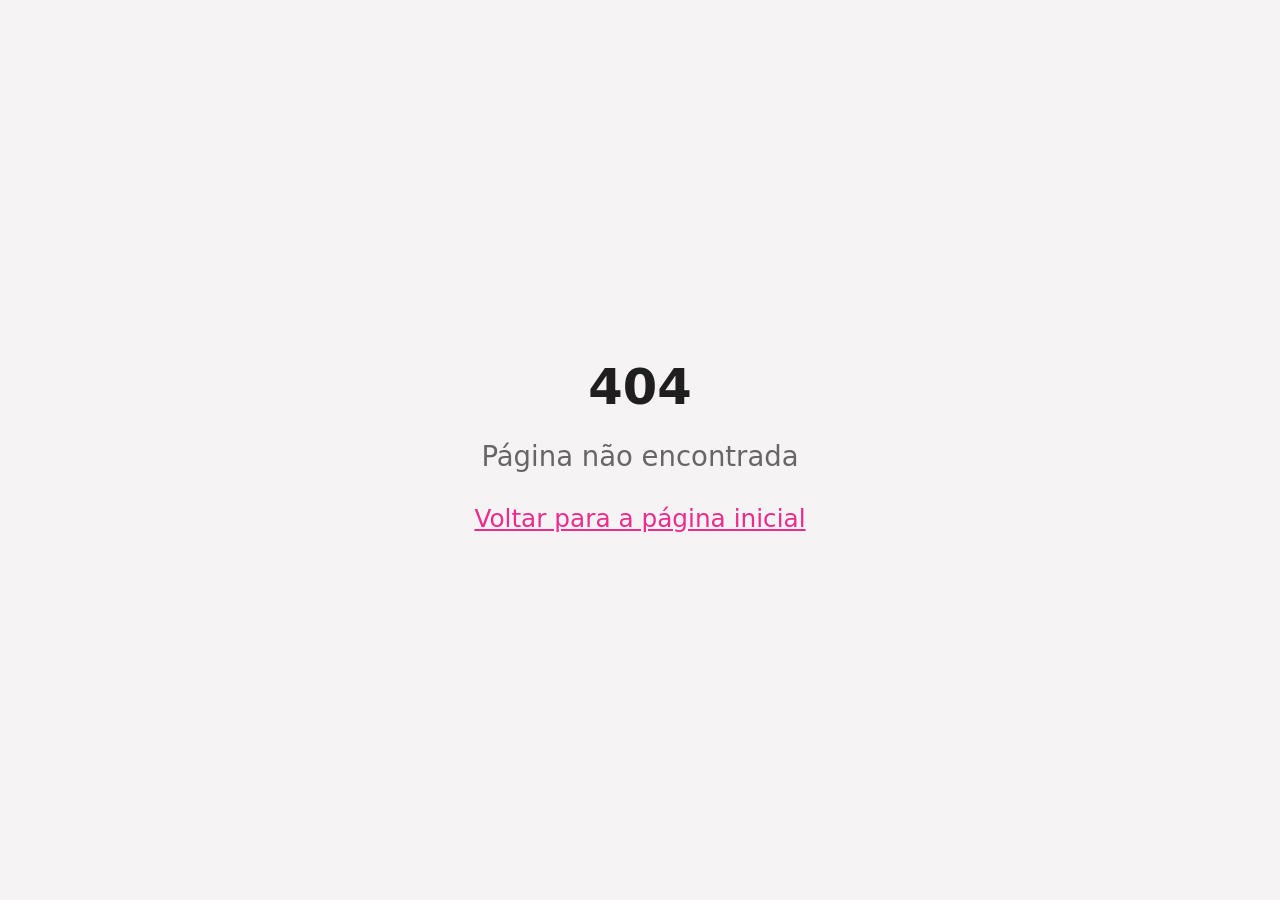
==== commit f4846878: "Nova página no modelo azul/lima (MODELOS DE PÁGINAS) com popup de upgrade Co-Authored-By: Claude Opu" ====
--- a/index.html
+++ b/index.html
@@ -1,275 +1,26 @@
 <!doctype html>
-<html lang="pt-BR">
-<head>
-<meta charset="UTF-8">
-<title>MoviFit — Biblioteca de Exercícios Animados a partir de R$10</title>
-<meta name="description" content="MoviFit: biblioteca de exercícios animados para mostrar o movimento ao seu aluno em segundos. Comece com 400 GIFs por R$10, pagamento único.">
-<meta name="viewport" content="width=device-width, initial-scale=1.0">
-<link rel="preconnect" href="https://fonts.googleapis.com">
-<link href="https://fonts.googleapis.com/css2?family=Inter:wght@400;500;600;700&family=Space+Grotesk:wght@600;700&display=swap" rel="stylesheet">
-<!-- META PIXEL: cole seu pixel aqui -->
-<!-- UTMIFY: cole seu pixel aqui -->
-<style>
-  :root{
-    --bg:#FFFFFF;
-    --bg-2:#F7F8FC;
-    --navy:#0B1228;
-    --roxo:#6847F5;
-    --roxo-hover:#5738E8;
-    --roxo-claro:#8B73FF;
-    --roxo-soft:#F1EDFF;
-    --text:#111827;
-    --text-2:#667085;
-    --border:#E5E7EB;
-    --verde:#16A34A;
-    --shadow:0 1px 2px rgba(16,24,40,.04), 0 6px 20px rgba(16,24,40,.06);
-  }
-  *{box-sizing:border-box; margin:0; padding:0;}
-  html{scroll-behavior:smooth;}
-  body{font-family:'Inter',system-ui,sans-serif; background:var(--bg); color:var(--text); line-height:1.55; -webkit-font-smoothing:antialiased; overflow-x:hidden;}
-  h1,h2,h3,h4{font-family:'Space Grotesk','Inter',sans-serif; color:var(--text); line-height:1.15; letter-spacing:-.01em;}
-  img,video{max-width:100%; display:block;}
-  a{color:inherit;}
-  .wrap{max-width:1080px; margin:0 auto; padding:0 20px;}
-  .sec{padding:72px 0;}
-  .sec-alt{background:var(--bg-2);}
-  .sec-head{text-align:center; max-width:620px; margin:0 auto 40px;}
-  .sec-head h2{font-size:28px; margin-bottom:12px;}
-  .sec-head p{color:var(--text-2); font-size:16px;}
-  .eyebrow{display:inline-block; font-size:12px; font-weight:700; letter-spacing:.08em; color:var(--roxo); margin-bottom:12px;}
+<html lang="pt-BR" translate="no">
+  <head>
+    <meta charset="UTF-8" />
+    <meta name="viewport" content="width=device-width, initial-scale=1.0" />
+    <meta name="google" content="notranslate" />
+    <meta http-equiv="Content-Language" content="pt-BR" />
+    <title>MoviFit — Biblioteca de Exercícios Animados a partir de R$10</title>
+    <meta name="description" content="MoviFit: biblioteca de exercícios animados para mostrar o movimento ao seu aluno em segundos. Comece com 400 GIFs por R$10, pagamento único." />
+    <meta property="og:type" content="website" />
+    <meta property="og:title" content="MoviFit — Biblioteca de Exercícios Animados" />
+    <meta property="og:description" content="Mostre o movimento em segundos com uma biblioteca de exercícios animados pronta para consultar no celular." />
+    <meta property="og:url" content="https://movifit.site/" />
+    <meta property="og:image" content="https://movifit.site/assets/mockup-movifit.webp" />
+    <meta property="og:locale" content="pt_BR" />
+    <link rel="canonical" href="https://movifit.site/" />
 
-  .btn{display:flex; align-items:center; justify-content:center; text-align:center; text-decoration:none; background:var(--roxo); color:#fff; font-weight:700; font-size:16px; letter-spacing:.01em; padding:17px 24px; border-radius:12px; border:none; cursor:pointer; transition:background .15s ease, transform .15s ease; min-height:56px; width:100%;}
-  .btn:hover{background:var(--roxo-hover);}
-  .btn:active{transform:scale(.99);}
-  .btn-sm{width:auto; min-height:0; font-size:13px; padding:10px 16px; border-radius:10px;}
-  .btn-ghost{background:transparent; color:var(--roxo); border:1.5px solid var(--roxo);}
-  .btn-ghost:hover{background:var(--roxo-soft);}
+    <link rel="preconnect" href="https://fonts.googleapis.com">
+    <link rel="preconnect" href="https://fonts.gstatic.com" crossorigin>
+    <link rel="preload" href="https://fonts.googleapis.com/css2?family=Montserrat:wght@400;500;600;700;800;900&display=swap" as="style" onload="this.onload=null;this.rel='stylesheet'">
+    <noscript><link href="https://fonts.googleapis.com/css2?family=Montserrat:wght@400;500;600;700;800;900&display=swap" rel="stylesheet"></noscript>
 
-  .check-list{list-style:none; display:grid; gap:10px;}
-  .check-list li{display:flex; gap:10px; align-items:flex-start; font-size:15px;}
-  .check-list li:before{content:""; flex:none; width:18px; height:18px; margin-top:2px; border-radius:50%; background:#DCFCE7 url("data:image/svg+xml,%3Csvg xmlns='http://www.w3.org/2000/svg' viewBox='0 0 20 20'%3E%3Cpath d='M5 10.5l3 3 7-7' fill='none' stroke='%2316A34A' stroke-width='2.4' stroke-linecap='round' stroke-linejoin='round'/%3E%3C/svg%3E") center/12px no-repeat;}
-  .check-list li.nao{color:var(--text-2);}
-  .check-list li.nao:before{background:#F2F4F7 url("data:image/svg+xml,%3Csvg xmlns='http://www.w3.org/2000/svg' viewBox='0 0 20 20'%3E%3Cpath d='M6 6l8 8M14 6l-8 8' fill='none' stroke='%2398A2B3' stroke-width='2.2' stroke-linecap='round'/%3E%3C/svg%3E") center/11px no-repeat;}
-
-  /* HEADER */
-  .header{border-bottom:1px solid var(--border); background:#fff;}
-  .header .wrap{display:flex; align-items:center; justify-content:space-between; height:64px;}
-  .logo{display:flex; align-items:center; gap:8px; font-family:'Space Grotesk',sans-serif; font-weight:700; font-size:20px; color:var(--navy); text-decoration:none;}
-  .logo svg{width:28px; height:28px;}
-
-  /* HERO */
-  .hero{padding:40px 0 64px;}
-  .hero-grid{display:grid; gap:40px; align-items:center;}
-  .hero h1{font-size:30px; margin:0 0 14px;}
-  .hero .lead{font-size:17px; color:var(--text-2); margin-bottom:24px; max-width:520px;}
-  .preco-hero{display:flex; align-items:center; justify-content:space-between; gap:16px; background:var(--bg-2); border-radius:16px; padding:18px 20px; margin-bottom:16px; max-width:460px;}
-  .preco-hero .qtd{font-family:'Space Grotesk',sans-serif; font-weight:700; font-size:17px; line-height:1.2;}
-  .preco-hero .qtd small{display:block; font-family:'Inter',sans-serif; font-weight:500; font-size:13px; color:var(--text-2); margin-top:4px;}
-  .preco-hero .valor{text-align:right; flex:none;}
-  .preco-hero .valor span{display:block; font-size:12px; color:var(--text-2);}
-  .preco-hero .valor strong{font-family:'Space Grotesk',sans-serif; font-size:40px; line-height:1; color:var(--roxo);}
-  .hero .btn{max-width:460px;}
-  .hero .nota{font-size:13px; color:var(--text-2); margin:10px 0 22px; max-width:460px; text-align:center;}
-  .hero .check-list{grid-template-columns:1fr 1fr; gap:8px 14px; max-width:460px;}
-  .hero .check-list li{font-size:14px;}
-
-  .phone{width:min(300px,80vw); margin:0 auto; background:var(--navy); border-radius:40px; padding:12px; box-shadow:0 30px 60px -20px rgba(11,18,40,.35);}
-  .phone-screen{background:#fff; border-radius:30px; overflow:hidden; padding:16px 12px 14px;}
-  .phone-top{display:flex; align-items:center; justify-content:space-between; margin-bottom:10px; padding:0 4px;}
-  .phone-top b{font-family:'Space Grotesk',sans-serif; font-size:14px; color:var(--navy);}
-  .phone-top span{font-size:10px; font-weight:600; color:var(--roxo); background:var(--roxo-soft); padding:3px 8px; border-radius:999px;}
-  .phone-search{font-size:11px; color:var(--text-2); background:var(--bg-2); border-radius:10px; padding:8px 10px; margin-bottom:10px;}
-  .phone-grid{display:grid; grid-template-columns:1fr 1fr; gap:8px;}
-  .phone-grid video{width:100%; aspect-ratio:1/1; object-fit:cover; border-radius:12px; background:var(--bg-2);}
-
-  /* DEMONSTRACAO */
-  .demo-grid{display:grid; grid-template-columns:repeat(2,minmax(0,1fr)); gap:14px;}
-  .demo-item{background:#fff; border-radius:14px; box-shadow:var(--shadow); overflow:hidden;}
-  .demo-item video{width:100%; aspect-ratio:1/1; object-fit:cover; background:var(--bg-2);}
-  .demo-item p{font-size:13px; font-weight:500; padding:10px 12px; color:var(--text);}
-  .demo-nota{text-align:center; color:var(--text-2); font-size:14px; margin-top:28px;}
-
-  /* COMO FUNCIONA */
-  .passos{display:grid; gap:28px; max-width:900px; margin:0 auto;}
-  .passo{text-align:center;}
-  .passo .ic{width:52px; height:52px; border-radius:14px; background:var(--roxo-soft); color:var(--roxo); display:flex; align-items:center; justify-content:center; margin:0 auto 14px;}
-  .passo .ic svg{width:24px; height:24px;}
-  .passo .n{font-size:12px; font-weight:700; color:var(--text-2); letter-spacing:.08em;}
-  .passo h3{font-size:18px; margin:4px 0 6px; letter-spacing:.04em;}
-  .passo p{color:var(--text-2); font-size:15px;}
-
-  /* DOR */
-  .dores{max-width:640px; margin:0 auto; display:grid; gap:14px;}
-  .dor{display:flex; gap:14px; align-items:flex-start; padding:18px 0; border-bottom:1px solid var(--border); font-size:16px;}
-  .dor:last-child{border-bottom:none;}
-  .dor .x{flex:none; width:24px; height:24px; border-radius:50%; background:#FEF3F2; color:#D92D20; font-size:13px; font-weight:700; display:flex; align-items:center; justify-content:center; margin-top:1px;}
-  .impacto{text-align:center; font-family:'Space Grotesk',sans-serif; font-weight:700; font-size:24px; line-height:1.25; color:var(--roxo); max-width:620px; margin:40px auto 0;}
-
-  /* DEPOIMENTOS */
-  .dep-wrap{position:relative;}
-  .dep-track{display:flex; gap:16px; overflow-x:auto; scroll-snap-type:x mandatory; -webkit-overflow-scrolling:touch; scrollbar-width:none; padding:4px 20px 12px; margin:0 -20px; scroll-padding:0 20px;}
-  .dep-track::-webkit-scrollbar{display:none;}
-  .dep-card{flex:none; width:76%; max-width:320px; scroll-snap-align:start; background:#fff; border:1px solid var(--border); border-radius:16px; box-shadow:var(--shadow); overflow:hidden;}
-  .dep-card img{width:100%; height:auto;}
-  .dep-nav{display:none;}
-  .dep-dots{display:flex; justify-content:center; gap:6px; margin-top:16px;}
-  .dep-dots span{width:6px; height:6px; border-radius:50%; background:var(--border); transition:background .2s, width .2s;}
-  .dep-dots span.on{background:var(--roxo); width:18px; border-radius:3px;}
-
-  /* OFERTA ESSENCIAL */
-  .oferta{max-width:440px; margin:0 auto; background:#fff; border:1px solid var(--border); border-radius:20px; box-shadow:var(--shadow); padding:32px 24px; text-align:center;}
-  .oferta .nome{font-size:13px; font-weight:700; letter-spacing:.08em; color:var(--text-2);}
-  .oferta .qtd{font-family:'Space Grotesk',sans-serif; font-weight:700; font-size:22px; margin-top:6px;}
-  .oferta .preco{font-family:'Space Grotesk',sans-serif; font-weight:700; font-size:56px; line-height:1; color:var(--text); margin:14px 0 4px;}
-  .oferta .preco small{font-size:24px; vertical-align:top; margin-right:2px; position:relative; top:8px;}
-  .oferta .unico{font-size:14px; color:var(--text-2); margin-bottom:24px;}
-  .oferta .check-list{text-align:left; margin-bottom:20px;}
-  .oferta .aviso{font-size:13px; color:var(--text-2); background:var(--bg-2); border-radius:10px; padding:10px 12px; margin-bottom:20px;}
-  .oferta-completo{border:2px solid var(--roxo); box-shadow:0 20px 50px -20px rgba(104,71,245,.35);}
-  .oferta-completo .nome{color:var(--roxo);}
-  .oferta-completo .preco{color:var(--roxo);}
-  .seguro{display:flex; justify-content:center; gap:16px; margin-top:14px; font-size:12px; color:var(--text-2);}
-
-  /* COMPLETO */
-  .completo-intro{display:grid; gap:32px; align-items:center; margin-bottom:48px;}
-  .completo-intro img{width:100%; max-width:460px; margin:0 auto; border-radius:16px;}
-  .chips{display:flex; flex-wrap:wrap; gap:8px; justify-content:center;}
-  .chips span{font-size:14px; font-weight:600; background:#fff; border:1px solid var(--border); border-radius:999px; padding:8px 14px;}
-  .chips span b{color:var(--roxo);}
-  .comp{display:grid; gap:14px; max-width:760px; margin:0 auto;}
-  .comp-card{background:#fff; border:1px solid var(--border); border-radius:16px; padding:22px 20px;}
-  .comp-card h4{font-size:14px; letter-spacing:.06em; margin-bottom:14px; color:var(--text-2);}
-  .comp-card .check-list li{font-size:14px;}
-  .comp-card .p{font-family:'Space Grotesk',sans-serif; font-weight:700; font-size:26px; margin-top:16px;}
-  .comp-card.destaque{border:2px solid var(--roxo); background:#fff; box-shadow:0 12px 32px -16px rgba(104,71,245,.4);}
-  .comp-card.destaque h4,.comp-card.destaque .p{color:var(--roxo);}
-
-  /* BONUS */
-  .bonus-grid{display:grid; grid-template-columns:repeat(2,minmax(0,1fr)); gap:14px;}
-  .bonus{background:#fff; border:1px solid var(--border); border-radius:16px; overflow:hidden;}
-  .bonus img{width:100%; height:auto; aspect-ratio:1/1; object-fit:cover; background:var(--bg-2);}
-  .bonus .info{padding:12px 14px 16px;}
-  .bonus .tag{font-size:11px; font-weight:700; letter-spacing:.08em; color:var(--roxo);}
-  .bonus h3{font-size:15px; margin:4px 0 6px;}
-  .bonus p{font-size:13px; color:var(--text-2); line-height:1.45;}
-
-  /* GARANTIA */
-  .garantia{max-width:620px; margin:0 auto; text-align:center;}
-  .garantia .escudo{width:64px; height:64px; margin:0 auto 18px; color:var(--verde);}
-  .garantia h2{font-size:28px; margin-bottom:12px;}
-  .garantia>p{color:var(--text-2); font-size:16px; margin-bottom:24px;}
-  .garantia .check-list{grid-template-columns:1fr; max-width:380px; margin:0 auto 24px; text-align:left;}
-  .pagamentos{display:flex; justify-content:center; gap:8px; flex-wrap:wrap;}
-  .pagamentos span{font-size:11px; font-weight:700; color:var(--text-2); border:1px solid var(--border); background:#fff; border-radius:6px; padding:4px 10px; letter-spacing:.04em;}
-
-  /* FAQ */
-  .faq{max-width:720px; margin:0 auto;}
-  .faq-item{border-bottom:1px solid var(--border);}
-  .faq-item .pergunta{display:flex; justify-content:space-between; align-items:center; gap:16px; cursor:pointer; font-size:16px; font-weight:600; padding:20px 0;}
-  .faq-item .seta{flex:none; width:24px; height:24px; border-radius:50%; background:var(--bg-2); color:var(--text-2); display:flex; align-items:center; justify-content:center; font-size:16px; transition:transform .2s;}
-  .faq-item.aberto .seta{transform:rotate(45deg); color:var(--roxo);}
-  .faq-item .resposta{display:none; padding:0 0 20px; color:var(--text-2); font-size:15px;}
-  .faq-item.aberto .resposta{display:block;}
-  .faq-item .resposta strong{color:var(--text);}
-
-  /* CTA FINAL */
-  .cta-final{background:var(--navy); color:#fff; text-align:center; padding:72px 0;}
-  .cta-final h2{color:#fff; font-size:28px; max-width:680px; margin:0 auto 14px;}
-  .cta-final .sub{color:#B4BCD0; font-size:16px; max-width:520px; margin:0 auto 32px;}
-  .cta-box{max-width:420px; margin:0 auto;}
-  .cta-box .linha{display:flex; align-items:baseline; justify-content:center; gap:10px; margin-bottom:16px; font-family:'Space Grotesk',sans-serif;}
-  .cta-box .linha span{font-size:15px; color:#B4BCD0; font-weight:600; letter-spacing:.04em;}
-  .cta-box .linha strong{font-size:36px; color:#fff;}
-  .cta-final .alt{margin-top:28px; font-size:14px; color:#B4BCD0;}
-  .cta-final .alt a{color:#fff; font-weight:600; text-underline-offset:3px;}
-
-  footer{text-align:center; font-size:12px; color:var(--text-2); padding:28px 20px; background:#fff;}
-
-  /* STICKY MOBILE */
-  .sticky-cta{position:fixed; left:0; right:0; bottom:0; z-index:50; background:rgba(255,255,255,.96); backdrop-filter:blur(8px); border-top:1px solid var(--border); padding:10px 16px calc(10px + env(safe-area-inset-bottom)); display:flex; align-items:center; justify-content:space-between; gap:12px; transform:translateY(110%); transition:transform .25s ease;}
-  .sticky-cta.on{transform:none;}
-  .sticky-cta .t{font-family:'Space Grotesk',sans-serif; font-weight:700; font-size:16px;}
-  .sticky-cta .t b{color:var(--roxo);}
-  .sticky-cta .btn{width:auto; min-height:46px; padding:12px 20px; font-size:14px;}
-
-  /* MODAIS */
-  .overlay{position:fixed; inset:0; background:rgba(11,18,40,.6); display:none; align-items:center; justify-content:center; padding:16px; z-index:100;}
-  .overlay.aberto{display:flex;}
-  .modal{position:relative; background:#fff; border-radius:20px; width:100%; max-width:440px; max-height:calc(100vh - 32px); max-height:calc(100dvh - 32px); overflow-y:auto; padding:28px 22px 20px; text-align:center; box-shadow:0 30px 80px rgba(0,0,0,.3);}
-  .modal .fechar{position:absolute; top:10px; right:12px; width:32px; height:32px; font-size:22px; line-height:1; color:#98A2B3; background:none; border:none; cursor:pointer;}
-  .modal h3{font-size:22px; margin-bottom:8px;}
-  .modal p{color:var(--text-2); font-size:15px; margin-bottom:20px;}
-  .link-nao{display:block; width:100%; background:none; border:none; color:var(--text-2); font-size:13px; text-decoration:underline; text-underline-offset:3px; padding:12px 8px 4px; cursor:pointer; font-family:inherit;}
-
-  .up-tag{display:inline-block; font-size:11px; font-weight:700; letter-spacing:.08em; color:var(--roxo); background:var(--roxo-soft); border-radius:999px; padding:5px 12px; margin-bottom:14px;}
-  .up-head{font-size:26px !important; line-height:1.15; margin-bottom:6px !important;}
-  .up-head span{color:var(--roxo); white-space:nowrap;}
-  .up-leva{font-size:13px !important; font-weight:700; letter-spacing:.06em; color:var(--text) !important; margin-bottom:2px !important;}
-  .up-oferta{font-family:'Space Grotesk',sans-serif; font-size:20px !important; font-weight:700; color:var(--text) !important; margin-bottom:14px !important;}
-  .up-comp{display:grid; gap:8px; text-align:left; margin-bottom:14px;}
-  .up-comp div{display:flex; justify-content:space-between; align-items:center; gap:10px; border:1px solid var(--border); border-radius:12px; padding:10px 14px; font-size:13px; color:var(--text-2);}
-  .up-comp div b{display:block; font-size:12px; letter-spacing:.04em; color:var(--text-2);}
-  .up-comp div.novo{border:2px solid var(--roxo); background:var(--roxo-soft); color:var(--text);}
-  .up-comp div.novo b{color:var(--roxo);}
-  .up-comp .v{font-family:'Space Grotesk',sans-serif; font-weight:700; font-size:16px; white-space:nowrap; color:var(--text);}
-  .up-bonus{display:grid; grid-template-columns:repeat(4,minmax(0,1fr)); gap:6px; margin-bottom:14px;}
-  .up-bonus img{width:100%; height:auto; border-radius:8px;}
-  .up-total{font-family:'Space Grotesk',sans-serif; font-weight:700; color:var(--roxo); font-size:34px; line-height:1; margin-bottom:4px;}
-  .up-total small{font-size:15px; letter-spacing:.06em;}
-  .up-normal{font-size:12px !important; margin-bottom:12px !important;}
-  .up-normal s{color:var(--text-2);}
-  .up-importante{background:#FFFAEB; border:1px solid #FEDF89; border-radius:10px; padding:10px 12px; font-size:13px; color:var(--text); margin-bottom:16px; line-height:1.45;}
-  .btn-completo-upsell .txt-curto{display:none;}
-
-  @media(max-width:420px){
-    .btn-completo-upsell .txt-longo{display:none;}
-    .btn-completo-upsell .txt-curto{display:inline;}
-  }
-  @media(max-width:767px){
-    body{padding-bottom:72px;}
-  }
-  @media(max-height:760px){
-    .modal{padding:20px 18px 12px;}
-    .up-tag{margin-bottom:8px; padding:4px 10px;}
-    .up-head{font-size:22px !important;}
-    .up-oferta{font-size:17px !important; margin-bottom:10px !important;}
-    .up-comp{gap:6px; margin-bottom:10px;}
-    .up-comp div{padding:7px 12px; font-size:12px;}
-    .up-bonus{grid-template-columns:repeat(4,52px); justify-content:center; margin-bottom:10px;}
-    .up-total{font-size:28px;}
-    .up-normal{margin-bottom:8px !important;}
-    .up-importante{padding:8px 10px; font-size:12.5px; margin-bottom:12px;}
-    .modal .btn{min-height:50px; padding:13px 16px; font-size:15px;}
-    .link-nao{padding:10px 8px 2px;}
-  }
-  @media(min-width:768px){
-    .sticky-cta{display:none;}
-    .hero{padding:72px 0 88px;}
-    .hero-grid{grid-template-columns:1.1fr .9fr; gap:56px;}
-    .hero h1{font-size:46px;}
-    .hero .lead{font-size:19px;}
-    .sec{padding:96px 0;}
-    .sec-head h2{font-size:36px;}
-    .demo-grid{grid-template-columns:repeat(4,minmax(0,1fr)); gap:18px;}
-    .passos{grid-template-columns:repeat(3,1fr); gap:40px;}
-    .impacto{font-size:30px;}
-    .dep-track{margin:0; padding:4px 0 12px; scroll-padding:0;}
-    .dep-card{width:calc((100% - 32px)/3); max-width:none;}
-    .dep-nav{display:flex; justify-content:center; gap:10px; margin-top:20px;}
-    .dep-nav button{width:44px; height:44px; border-radius:50%; border:1px solid var(--border); background:#fff; color:var(--text); font-size:18px; cursor:pointer;}
-    .dep-nav button:hover{border-color:var(--roxo); color:var(--roxo);}
-    .dep-dots{display:none;}
-    .completo-intro{grid-template-columns:1fr 1fr; gap:56px;}
-    .completo-intro .sec-head{text-align:left; margin:0;}
-    .completo-intro .chips{justify-content:flex-start;}
-    .comp{grid-template-columns:1fr 1.15fr; align-items:stretch;}
-    .bonus-grid{grid-template-columns:repeat(4,minmax(0,1fr)); gap:18px;}
-    .cta-final h2{font-size:36px;}
-    .garantia .check-list{grid-template-columns:1fr 1fr; max-width:520px;}
-  }
-  @media(prefers-reduced-motion:reduce){ html{scroll-behavior:auto;} *{transition:none !important;} }
-</style>
-
+    <!-- NexoFy UTM · Meta Pixel · NexoFy · Microsoft Clarity (iguais aos da versão anterior do movifit.site) -->
 <script>
 (function(){
   var K=['utm_source','utm_medium','utm_campaign','utm_content','utm_term','utm_id','src','sck','fbclid','gclid','ttclid'];
@@ -337,452 +88,23 @@
 'https://connect.facebook.net/en_US/fbevents.js');
   fbq('init', '962312923480655');
 </script>
-<noscript><img height="1" width="1" style="display:none" src="https://www.facebook.com/tr?id=962312923480655&ev=PageView&noscript=1"/></noscript>
 <script src="https://appnexofy.com.br/nexofy.js"
         data-public-key="cmvbc9l540055l007mvzv244u"
         data-auto-page-view="true"></script>
-</head>
-<body>
+<!-- Microsoft Clarity -->
+<script type="text/javascript">
+    (function(c,l,a,r,i,t,y){
+        c[a]=c[a]||function(){(c[a].q=c[a].q||[]).push(arguments)};
+        t=l.createElement(r);t.async=1;t.src="https://www.clarity.ms/tag/"+i;
+        y=l.getElementsByTagName(r)[0];y.parentNode.insertBefore(t,y);
+    })(window, document, "clarity", "script", "yz5kveo5u7");
+</script>
+    <script type="module" crossorigin src="/assets/index-CjcHfYab.js"></script>
+    <link rel="stylesheet" crossorigin href="/assets/index-E9HULeOZ.css">
+  </head>
 
-<header class="header">
-  <div class="wrap">
-    <a href="#" class="logo" aria-label="MoviFit">
-      <svg viewBox="0 0 40 40" aria-hidden="true"><defs><linearGradient id="lg" x1="0" y1="0" x2="1" y2="1"><stop offset="0" stop-color="#6847F5"/><stop offset="1" stop-color="#8B73FF"/></linearGradient></defs><path d="M4 34V8l16 15L36 8v26h-7V22l-9 8.5L11 22v12z" fill="url(#lg)"/></svg>
-      MoviFit
-    </a>
-    <a href="https://pay.wiapy.com/8D8WGdCSnVve" class="btn btn-sm js-essencial">ACESSAR POR R$10</a>
-  </div>
-</header>
-
-<main>
-
-<section class="hero">
-  <div class="wrap hero-grid">
-    <div>
-      <span class="eyebrow">PARA PERSONAL TRAINERS E QUEM TREINA</span>
-      <h1>Seu aluno ainda esquece como fazer o exercício?</h1>
-      <p class="lead">Mostre o movimento em segundos com uma biblioteca de exercícios animados pronta para consultar no celular.</p>
-      <div class="preco-hero">
-        <div class="qtd">400 GIFs de exercícios<small>Pagamento único</small></div>
-        <div class="valor"><span>por apenas</span><strong>R$10</strong></div>
-      </div>
-      <a href="https://pay.wiapy.com/8D8WGdCSnVve" class="btn js-essencial" id="hero-cta">QUERO OS 400 GIFS POR R$10</a>
-      <p class="nota">Acesso imediato após a confirmação da compra.</p>
-      <ul class="check-list">
-        <li>Academia e treinos em casa</li>
-        <li>Organizados por grupo muscular</li>
-        <li>Acesso imediato</li>
-        <li>Pagamento único</li>
-        <li>Sem mensalidade</li>
-      </ul>
-    </div>
-    <div>
-      <div class="phone">
-        <div class="phone-screen">
-          <div class="phone-top"><b>MoviFit</b><span>Exercícios animados</span></div>
-          <div class="phone-search">Buscar exercício...</div>
-          <div class="phone-grid">
-            <video src="assets/exemplos/hero-1.mp4" poster="assets/exemplos/hero-1-poster.webp" autoplay muted loop playsinline aria-label="GIF animado — Supino Reto"></video>
-            <video src="assets/exemplos/hero-2.mp4" poster="assets/exemplos/hero-2-poster.webp" autoplay muted loop playsinline aria-label="GIF animado — Agachamento com Barra"></video>
-            <video src="assets/exemplos/hero-3.mp4" poster="assets/exemplos/hero-3-poster.webp" autoplay muted loop playsinline aria-label="GIF animado — Puxada Alta"></video>
-            <video src="assets/exemplos/hero-4.mp4" poster="assets/exemplos/hero-4-poster.webp" autoplay muted loop playsinline aria-label="GIF animado — Rosca Direta com Barra"></video>
-          </div>
-        </div>
-      </div>
-    </div>
-  </div>
-</section>
-
-<section class="sec sec-alt">
-  <div class="wrap">
-    <div class="sec-head">
-      <h2>Veja exatamente o que você recebe</h2>
-      <p>Não precisa imaginar. Estes são exemplos dos exercícios disponíveis dentro do MoviFit.</p>
-    </div>
-    <div class="demo-grid">
-      <div class="demo-item"><video class="lazy-video" data-src="assets/exemplos/hero-5.mp4" poster="assets/exemplos/hero-5-poster.webp" muted loop playsinline preload="none" aria-label="GIF animado — Supino Fechado"></video><p>Supino Fechado</p></div>
-      <div class="demo-item"><video class="lazy-video" data-src="assets/exemplos/hero-6.mp4" poster="assets/exemplos/hero-6-poster.webp" muted loop playsinline preload="none" aria-label="GIF animado — Abdução de Quadril com Cabo"></video><p>Abdução de Quadril com Cabo</p></div>
-      <div class="demo-item"><video class="lazy-video" data-src="assets/exemplos/recebe-1.mp4" poster="assets/exemplos/recebe-1-poster.webp" muted loop playsinline preload="none" aria-label="GIF animado — Remada Alta com Halter"></video><p>Remada Alta com Halter</p></div>
-      <div class="demo-item"><video class="lazy-video" data-src="assets/exemplos/recebe-2.mp4" poster="assets/exemplos/recebe-2-poster.webp" muted loop playsinline preload="none" aria-label="GIF animado — Remada Curvada com Barra"></video><p>Remada Curvada com Barra</p></div>
-      <div class="demo-item"><video class="lazy-video" data-src="assets/exemplos/recebe-3.mp4" poster="assets/exemplos/recebe-3-poster.webp" muted loop playsinline preload="none" aria-label="GIF animado — Agachamento Frontal"></video><p>Agachamento Frontal</p></div>
-      <div class="demo-item"><video class="lazy-video" data-src="assets/exemplos/recebe-4.mp4" poster="assets/exemplos/recebe-4-poster.webp" muted loop playsinline preload="none" aria-label="GIF animado — Supino Inclinado com Halteres"></video><p>Supino Inclinado com Halteres</p></div>
-      <div class="demo-item"><video class="lazy-video" data-src="assets/exemplos/recebe-5.mp4" poster="assets/exemplos/recebe-5-poster.webp" muted loop playsinline preload="none" aria-label="GIF animado — Rosca Scott com Barra W"></video><p>Rosca Scott com Barra W</p></div>
-      <div class="demo-item"><video class="lazy-video" data-src="assets/exemplos/recebe-6.mp4" poster="assets/exemplos/recebe-6-poster.webp" muted loop playsinline preload="none" aria-label="GIF animado — Puxada Alta com Triângulo"></video><p>Puxada Alta com Triângulo</p></div>
-    </div>
-    <p class="demo-nota">GIFs leves, organizados por grupo muscular, prontos para mostrar ou enviar pelo WhatsApp.</p>
-  </div>
-</section>
-
-<section class="sec">
-  <div class="wrap">
-    <div class="sec-head"><h2>Simples de usar</h2></div>
-    <div class="passos">
-      <div class="passo">
-        <div class="ic"><svg viewBox="0 0 24 24" fill="none" stroke="currentColor" stroke-width="2" stroke-linecap="round"><circle cx="11" cy="11" r="7"/><path d="M20 20l-4-4"/></svg></div>
-        <span class="n">01</span><h3>BUSQUE</h3><p>Encontre o exercício que precisa.</p>
-      </div>
-      <div class="passo">
-        <div class="ic"><svg viewBox="0 0 24 24" fill="none" stroke="currentColor" stroke-width="2" stroke-linecap="round" stroke-linejoin="round"><path d="M8 5v14l11-7z"/></svg></div>
-        <span class="n">02</span><h3>VISUALIZE</h3><p>Veja o movimento em execução.</p>
-      </div>
-      <div class="passo">
-        <div class="ic"><svg viewBox="0 0 24 24" fill="none" stroke="currentColor" stroke-width="2" stroke-linecap="round" stroke-linejoin="round"><path d="M4 12v7a1 1 0 001 1h14a1 1 0 001-1v-7"/><path d="M12 3v12M7 8l5-5 5 5"/></svg></div>
-        <span class="n">03</span><h3>COMPARTILHE</h3><p>Use como referência ou envie para seu aluno.</p>
-      </div>
-    </div>
-  </div>
-</section>
-
-<section class="sec sec-alt">
-  <div class="wrap">
-    <div class="sec-head"><h2>Isso acontece com você?</h2></div>
-    <div class="dores">
-      <div class="dor"><span class="x">✕</span><p>Você explica o exercício, mas quando o aluno vai treinar sozinho ele não lembra exatamente do movimento.</p></div>
-      <div class="dor"><span class="x">✕</span><p>Você perde tempo procurando vídeos ou referências no meio do atendimento.</p></div>
-      <div class="dor"><span class="x">✕</span><p>O nome escrito na ficha nem sempre é suficiente para o aluno entender o exercício.</p></div>
-    </div>
-    <p class="impacto">EM VEZ DE EXPLICAR DE NOVO, MOSTRE O MOVIMENTO.</p>
-  </div>
-</section>
-
-<section class="sec">
-  <div class="wrap">
-    <div class="sec-head"><h2>Quem já usa o MoviFit recomenda</h2></div>
-    <div class="dep-wrap">
-      <div class="dep-track" id="dep-track">
-        <div class="dep-card"><img loading="lazy" decoding="async" width="428" height="760" src="assets/depoimentos/depoimento-1-carlos.webp" alt="Depoimento de cliente — Carlos Mendes, Personal Trainer"></div>
-        <div class="dep-card"><img loading="lazy" decoding="async" width="428" height="760" src="assets/depoimentos/depoimento-2-juliana.webp" alt="Depoimento de cliente — Juliana Ribeiro, Professora de Educação Física"></div>
-        <div class="dep-card"><img loading="lazy" decoding="async" width="428" height="760" src="assets/depoimentos/depoimento-3-lucas.webp" alt="Depoimento de cliente — Lucas Ferreira, Aluno"></div>
-        <div class="dep-card"><img loading="lazy" decoding="async" width="428" height="760" src="assets/depoimentos/depoimento-4-patricia.webp" alt="Depoimento de cliente — Patrícia Almeida, Proprietária de Academia"></div>
-        <div class="dep-card"><img loading="lazy" decoding="async" width="428" height="760" src="assets/depoimentos/depoimento-5-rafael.webp" alt="Depoimento de cliente — Rafael Costa, Consultor Fitness"></div>
-      </div>
-      <div class="dep-nav"><button type="button" id="dep-prev" aria-label="Depoimentos anteriores">←</button><button type="button" id="dep-next" aria-label="Próximos depoimentos">→</button></div>
-      <div class="dep-dots" id="dep-dots"></div>
-    </div>
-  </div>
-</section>
-
-<section class="sec sec-alt" id="essencial">
-  <div class="wrap">
-    <div class="oferta">
-      <div class="nome">MOVIFIT ESSENCIAL</div>
-      <div class="qtd">400 GIFs</div>
-      <div class="preco"><small>R$</small>10</div>
-      <div class="unico">Pagamento único</div>
-      <ul class="check-list">
-        <li>400 GIFs animados</li>
-        <li>Academia e casa</li>
-        <li>Organização por grupo muscular</li>
-        <li>Acesso imediato</li>
-        <li>Pagamento único</li>
-        <li>Sem mensalidade</li>
-      </ul>
-      <p class="aviso">Esta versão inclui somente os 400 GIFs e não acompanha os 4 bônus.</p>
-      <a href="https://pay.wiapy.com/8D8WGdCSnVve" class="btn js-essencial" id="btn-essencial">QUERO COMEÇAR POR R$10</a>
-      <div class="seguro"><span>Acesso imediato</span><span>Compra segura</span></div>
-    </div>
-  </div>
-</section>
-
-<section class="sec">
-  <div class="wrap">
-    <div class="completo-intro">
-      <div class="sec-head">
-        <span class="eyebrow">MOVIFIT COMPLETO</span>
-        <h2>Quer a biblioteca completa?</h2>
-        <p>Desbloqueie ainda mais exercícios e receba materiais extras para complementar seu acesso.</p>
-        <div class="chips" style="margin-top:20px">
-          <span><b>+900</b> GIFs</span><span><b>+4</b> bônus</span><span>Acesso vitalício</span><span>Pagamento único</span>
-        </div>
-      </div>
-      <img loading="lazy" decoding="async" src="assets/mockup-movifit.webp" alt="Mockup do produto MoviFit — biblioteca completa de exercícios animados">
-    </div>
-    <div class="comp">
-      <div class="comp-card">
-        <h4>MOVIFIT ESSENCIAL</h4>
-        <ul class="check-list">
-          <li>400 GIFs</li>
-          <li class="nao">Sem bônus</li>
-        </ul>
-        <div class="p">R$10</div>
-      </div>
-      <div class="comp-card destaque">
-        <h4>MOVIFIT COMPLETO</h4>
-        <ul class="check-list">
-          <li>+900 GIFs</li>
-          <li>4 bônus</li>
-          <li>Biblioteca completa</li>
-        </ul>
-        <div class="p">R$27,90</div>
-      </div>
-    </div>
-  </div>
-</section>
-
-<section class="sec sec-alt">
-  <div class="wrap">
-    <div class="sec-head">
-      <span class="eyebrow">EXCLUSIVO DO MOVIFIT COMPLETO</span>
-      <h2>E ainda receba 4 bônus</h2>
-    </div>
-    <div class="bonus-grid">
-      <div class="bonus">
-        <img loading="lazy" decoding="async" width="480" height="480" src="assets/bonus/bonus-1-manual-construcao-muscular.webp" alt="Bônus 1 — Manual de Construção Muscular">
-        <div class="info"><span class="tag">BÔNUS 1</span><h3>Manual de Construção Muscular</h3><p>Biomecânica básica para entender cada exercício e os músculos envolvidos.</p></div>
-      </div>
-      <div class="bonus">
-        <img loading="lazy" decoding="async" width="480" height="480" src="assets/bonus/bonus-2-guia-postura-correta.webp" alt="Bônus 2 — Guia de Postura Correta">
-        <div class="info"><span class="tag">BÔNUS 2</span><h3>Guia de Postura Correta</h3><p>Checklist prático com erros comuns e pontos de atenção para orientar a execução.</p></div>
-      </div>
-      <div class="bonus">
-        <img loading="lazy" decoding="async" width="480" height="480" src="assets/bonus/bonus-3-150-receitas-fitness.webp" alt="Bônus 3 — 150 Receitas Fitness">
-        <div class="info"><span class="tag">BÔNUS 3</span><h3>150 Receitas Fitness</h3><p>Receitas prontas para agregar valor ao seu acompanhamento.</p></div>
-      </div>
-      <div class="bonus">
-        <img loading="lazy" decoding="async" width="480" height="480" src="assets/bonus/bonus-4-planilha-periodizacao.webp" alt="Bônus 4 — Planilha de Periodização Automática">
-        <div class="info"><span class="tag">BÔNUS 4</span><h3>Planilha de Periodização Automática</h3><p>Monte programas organizados e acompanhe a evolução dos alunos.</p></div>
-      </div>
-    </div>
-  </div>
-</section>
-
-<section class="sec" id="completo">
-  <div class="wrap">
-    <div class="oferta oferta-completo">
-      <div class="nome">MOVIFIT COMPLETO</div>
-      <div class="qtd">+900 GIFs + 4 bônus</div>
-      <div class="preco"><small>R$</small>27,90</div>
-      <div class="unico">Pagamento único</div>
-      <ul class="check-list">
-        <li>+900 exercícios animados</li>
-        <li>Organizados por grupo muscular</li>
-        <li>Exercícios para casa e academia</li>
-        <li>Acesso imediato + atualizações</li>
-        <li>Licença comercial para usar com seus alunos</li>
-        <li>Acesso vitalício, sem mensalidade</li>
-        <li>4 bônus: Manual de Construção Muscular, Guia de Postura Correta, 150 Receitas Fitness e Planilha de Periodização</li>
-      </ul>
-      <a href="https://pay.wiapy.com/CE-SBMkxVXDV" class="btn">QUERO O MOVIFIT COMPLETO POR R$27,90</a>
-      <div class="seguro"><span>Acesso imediato</span><span>Compra segura</span></div>
-    </div>
-  </div>
-</section>
-
-<section class="sec sec-alt">
-  <div class="wrap">
-    <div class="garantia">
-      <svg class="escudo" viewBox="0 0 64 64" fill="none" aria-hidden="true"><path d="M32 6l20 7v16c0 13-8.5 23.5-20 29C20.5 52.5 12 42 12 29V13z" fill="#DCFCE7" stroke="currentColor" stroke-width="2.5" stroke-linejoin="round"/><path d="M23 32l6 6 12-12" stroke="currentColor" stroke-width="3.5" stroke-linecap="round" stroke-linejoin="round"/></svg>
-      <h2>7 dias para testar</h2>
-      <p>Use os GIFs com seus alunos. Se em até 7 dias sentir que não é pra você, devolvemos cada centavo — sem pegadinha.</p>
-      <ul class="check-list">
-        <li>7 dias completos pra testar tudo</li>
-        <li>100% do seu dinheiro de volta</li>
-        <li>Sem perguntas, sem formulário</li>
-        <li>Reembolso direto na sua conta</li>
-      </ul>
-      <div class="pagamentos"><span>VISA</span><span>MASTER</span><span>PIX</span><span>+</span></div>
-    </div>
-  </div>
-</section>
-
-<section class="sec">
-  <div class="wrap">
-    <div class="sec-head"><h2>Perguntas frequentes</h2></div>
-    <div class="faq">
-      <div class="faq-item">
-        <div class="pergunta">Como vou receber o material? <span class="seta">+</span></div>
-        <div class="resposta"><p>O acesso é <strong>imediato</strong>. Logo após a compra, você recebe um e-mail com seu login pra área exclusiva, com os GIFs do plano escolhido (e os 4 bônus, se você optou pelo MoviFit Completo) — tudo organizado e pronto pra usar e baixar.</p></div>
-      </div>
-      <div class="faq-item">
-        <div class="pergunta">Posso usar os GIFs comercialmente com meus alunos? <span class="seta">+</span></div>
-        <div class="resposta"><p>Sim. Sua compra inclui <strong>licença comercial</strong>: envie pros seus alunos por WhatsApp ou iMessage, use nos seus programas, planilhas e atendimentos — sem preocupação.</p></div>
-      </div>
-      <div class="faq-item">
-        <div class="pergunta">Funciona tanto pra atendimento online quanto presencial? <span class="seta">+</span></div>
-        <div class="resposta"><p>Os dois. No atendimento online, é só mandar o GIF por mensagem e o aluno já vê a execução correta na hora. No presencial, mostra direto do celular ou tablet.</p></div>
-      </div>
-      <div class="faq-item">
-        <div class="pergunta">O acesso é realmente vitalício? <span class="seta">+</span></div>
-        <div class="resposta"><p>Sim. Você paga <strong>uma vez</strong> e o acesso é seu pra sempre — incluindo todas as atualizações futuras da biblioteca. Sem mensalidade, sem taxa escondida.</p></div>
-      </div>
-      <div class="faq-item">
-        <div class="pergunta">Preciso de algum software ou app específico? <span class="seta">+</span></div>
-        <div class="resposta"><p>Nada complicado de instalar. Você acessa tudo pelo celular, tablet ou computador com internet. Os GIFs são leves e funcionam no WhatsApp, iMessage, Telegram, Instagram e qualquer outro app de mensagem.</p></div>
-      </div>
-      <div class="faq-item">
-        <div class="pergunta">Como os exercícios estão organizados? <span class="seta">+</span></div>
-        <div class="resposta"><p>Por <strong>categoria</strong> (Força, Funcional, Mobilidade etc.) e em <strong>ordem alfabética de A a Z</strong>. Encontre qualquer exercício em segundos — sem perder tempo procurando.</p></div>
-      </div>
-      <div class="faq-item">
-        <div class="pergunta">E se não for o que eu esperava? <span class="seta">+</span></div>
-        <div class="resposta"><p>Você tem uma <strong>garantia incondicional de 7 dias</strong>. Se não ficar satisfeito por qualquer motivo, devolvemos 100% do seu dinheiro — sem perguntas, sem burocracia.</p></div>
-      </div>
-      <div class="faq-item">
-        <div class="pergunta">Isso é útil se eu tô começando agora como personal? <span class="seta">+</span></div>
-        <div class="resposta"><p>Principalmente nesse caso. No MoviFit Completo, além dos GIFs, você recebe o <strong>Manual de Construção Muscular</strong> e o <strong>Guia de Postura Correta</strong>, que te dão a base técnica pra corrigir com confiança e passar autoridade desde o primeiro atendimento.</p></div>
-      </div>
-    </div>
-  </div>
-</section>
-
-<section class="cta-final" id="cta-final">
-  <div class="wrap">
-    <h2>Pare de perder tempo procurando como mostrar cada exercício.</h2>
-    <p class="sub">Tenha centenas de referências visuais sempre disponíveis no celular.</p>
-    <div class="cta-box">
-      <div class="linha"><span>MOVIFIT ESSENCIAL · 400 GIFs</span><strong>R$10</strong></div>
-      <a href="https://pay.wiapy.com/8D8WGdCSnVve" class="btn js-essencial">COMEÇAR POR R$10</a>
-    </div>
-    <p class="alt">Quer a biblioteca completa? <a href="#completo">+900 GIFs + 4 bônus — R$27,90</a></p>
-  </div>
-</section>
-
-</main>
-
-<footer>
-  © 2026 MoviFit — Todos os direitos reservados. Este site não é afiliado ao Facebook™ ou qualquer entidade Facebook™.
-</footer>
-
-<div class="sticky-cta" id="sticky-cta">
-  <span class="t">400 GIFs • <b>R$10</b></span>
-  <a href="https://pay.wiapy.com/8D8WGdCSnVve" class="btn js-essencial">QUERO ACESSAR</a>
-</div>
-
-<div class="overlay" id="overlay-exit">
-  <div class="modal" role="dialog" aria-modal="true" aria-labelledby="exit-titulo">
-    <button class="fechar" id="fechar-modal" aria-label="Fechar">×</button>
-    <h3 id="exit-titulo">Antes de sair…</h3>
-    <p>Comece com 400 GIFs de exercícios animados por R$10. Pagamento único e acesso imediato.</p>
-    <a href="#essencial" class="btn" id="btn-sim-exit">VER A OFERTA DE R$10</a>
-    <button class="link-nao" id="recusar-exit">Agora não</button>
-  </div>
-</div>
-
-<div class="overlay" id="overlay-upsell">
-  <div class="modal" role="dialog" aria-modal="true" aria-labelledby="up-titulo">
-    <button class="fechar" id="fechar-upsell" aria-label="Fechar">×</button>
-    <span class="up-tag">OFERTA ESPECIAL DESBLOQUEADA</span>
-    <h3 class="up-head" id="up-titulo">POR APENAS <span>R$9,90 A MAIS</span></h3>
-    <p class="up-leva">VOCÊ LEVA O MOVIFIT COMPLETO</p>
-    <p class="up-oferta">+900 GIFs + 4 bônus</p>
-    <div class="up-comp">
-      <div><span><b>SEU PEDIDO ATUAL</b>400 GIFs · sem os 4 bônus</span><span class="v">R$10</span></div>
-      <div class="novo"><span><b>MOVIFIT COMPLETO</b>+900 GIFs · 4 bônus exclusivos</span><span class="v">R$19,90</span></div>
-    </div>
-    <div class="up-bonus">
-      <img loading="lazy" decoding="async" width="480" height="480" src="assets/bonus/bonus-1-manual-construcao-muscular.webp" alt="Bônus — Manual de Construção Muscular">
-      <img loading="lazy" decoding="async" width="480" height="480" src="assets/bonus/bonus-2-guia-postura-correta.webp" alt="Bônus — Guia de Postura Correta">
-      <img loading="lazy" decoding="async" width="480" height="480" src="assets/bonus/bonus-3-150-receitas-fitness.webp" alt="Bônus — 150 Receitas Fitness">
-      <img loading="lazy" decoding="async" width="480" height="480" src="assets/bonus/bonus-4-planilha-periodizacao.webp" alt="Bônus — Planilha de Periodização Automática">
-    </div>
-    <div class="up-total">R$19,90 <small>TOTAL</small></div>
-    <p class="up-normal">Preço normal: <s>R$27,90</s></p>
-    <div class="up-importante">Seu pedido total será <strong>R$19,90</strong>.<br>Você <strong>NÃO</strong> pagará R$10 + R$19,90.</div>
-    <a href="https://pay.wiapy.com/ecahpl-QfG7" class="btn btn-completo-upsell"><span class="txt-longo">SIM! QUERO O COMPLETO POR R$19,90</span><span class="txt-curto">SIM! QUERO O COMPLETO POR R$19,90</span></a>
-    <button class="link-nao" id="recusar-upsell">Não, obrigado. Quero somente os 400 GIFs por R$10.</button>
-  </div>
-</div>
-
-<script>
-  // FAQ accordion
-  document.querySelectorAll('.faq-item .pergunta').forEach(function(p){
-    p.addEventListener('click', function(){
-      p.parentElement.classList.toggle('aberto');
-    });
-  });
-
-  // Popup exit-intent (desktop)
-  (function(){
-    var overlay = document.getElementById('overlay-exit');
-    var mostrado = false;
-    function mostrar(){
-      if(mostrado || document.getElementById('overlay-upsell').classList.contains('aberto')) return;
-      mostrado = true;
-      overlay.classList.add('aberto');
-    }
-    document.addEventListener('mouseout', function(e){
-      if(!e.relatedTarget && e.clientY <= 0){ mostrar(); }
-    });
-    function fechar(){ overlay.classList.remove('aberto'); }
-    document.getElementById('fechar-modal').addEventListener('click', fechar);
-    document.getElementById('recusar-exit').addEventListener('click', fechar);
-    document.getElementById('btn-sim-exit').addEventListener('click', fechar);
-    overlay.addEventListener('click', function(e){ if(e.target === overlay) fechar(); });
-  })();
-
-  // Modal de upsell — disparado por qualquer botao do MoviFit Essencial
-  (function(){
-    var btnEssencial = document.getElementById('btn-essencial');
-    var overlayUpsell = document.getElementById('overlay-upsell');
-
-    document.querySelectorAll('.js-essencial').forEach(function(b){
-      b.addEventListener('click', function(e){
-        e.preventDefault();
-        overlayUpsell.classList.add('aberto');
-      });
-    });
-
-    // Usa o href do botao, que ja recebeu as UTMs do script do head
-    document.getElementById('recusar-upsell').addEventListener('click', function(){
-      window.location.href = btnEssencial.href;
-    });
-    document.getElementById('fechar-upsell').addEventListener('click', function(){
-      overlayUpsell.classList.remove('aberto');
-    });
-  })();
-
-  // Barra fixa no celular: aparece depois do botao do topo e some no CTA final
-  (function(){
-    var bar = document.getElementById('sticky-cta');
-    var heroCta = document.getElementById('hero-cta');
-    var fim = document.getElementById('cta-final');
-    if(!('IntersectionObserver' in window)){ bar.classList.add('on'); return; }
-    var passouHero = false, noFim = false;
-    function atualizar(){ bar.classList.toggle('on', passouHero && !noFim); }
-    new IntersectionObserver(function(es){
-      es.forEach(function(e){ passouHero = !e.isIntersecting && e.boundingClientRect.top < 0; });
-      atualizar();
-    }).observe(heroCta);
-    new IntersectionObserver(function(es){
-      es.forEach(function(e){ noFim = e.isIntersecting; });
-      atualizar();
-    }).observe(fim);
-  })();
-
-  // Carrossel de depoimentos
-  (function(){
-    var track = document.getElementById('dep-track');
-    var cards = track.querySelectorAll('.dep-card');
-    var dots = document.getElementById('dep-dots');
-    cards.forEach(function(){ dots.appendChild(document.createElement('span')); });
-    function passo(){ return cards[0].getBoundingClientRect().width + 16; }
-    function marcar(){
-      var i = Math.round(track.scrollLeft / passo());
-      Array.prototype.forEach.call(dots.children, function(d, j){ d.classList.toggle('on', j === Math.min(i, cards.length - 1)); });
-    }
-    track.addEventListener('scroll', marcar, {passive:true});
-    marcar();
-    document.getElementById('dep-prev').addEventListener('click', function(){ track.scrollBy({left:-passo(), behavior:'smooth'}); });
-    document.getElementById('dep-next').addEventListener('click', function(){ track.scrollBy({left:passo(), behavior:'smooth'}); });
-  })();
-
-  // Videos fora do topo: so baixam e tocam quando chegam perto da tela
-  (function(){
-    var videos = document.querySelectorAll('video.lazy-video');
-    function carregar(v){
-      if(!v.src){ v.src = v.getAttribute('data-src'); }
-      var p = v.play(); if(p && p.catch) p.catch(function(){});
-    }
-    if(!('IntersectionObserver' in window)){ videos.forEach(carregar); return; }
-    var io = new IntersectionObserver(function(entries){
-      entries.forEach(function(e){
-        if(e.isIntersecting){ carregar(e.target); }
-        else if(e.target.src){ e.target.pause(); }
-      });
-    }, {rootMargin:'300px'});
-    videos.forEach(function(v){ io.observe(v); });
-  })();
-</script>
-
-</body>
+  <body>
+    <noscript><img height="1" width="1" style="display:none" src="https://www.facebook.com/tr?id=962312923480655&ev=PageView&noscript=1"/></noscript>
+    <div id="root"></div>
+  </body>
 </html>
--- a/assets/index-E9HULeOZ.css
+++ b/assets/index-E9HULeOZ.css
@@ -0,0 +1 @@
+*,:before,:after{--tw-border-spacing-x: 0;--tw-border-spacing-y: 0;--tw-translate-x: 0;--tw-translate-y: 0;--tw-rotate: 0;--tw-skew-x: 0;--tw-skew-y: 0;--tw-scale-x: 1;--tw-scale-y: 1;--tw-pan-x: ;--tw-pan-y: ;--tw-pinch-zoom: ;--tw-scroll-snap-strictness: proximity;--tw-gradient-from-position: ;--tw-gradient-via-position: ;--tw-gradient-to-position: ;--tw-ordinal: ;--tw-slashed-zero: ;--tw-numeric-figure: ;--tw-numeric-spacing: ;--tw-numeric-fraction: ;--tw-ring-inset: ;--tw-ring-offset-width: 0px;--tw-ring-offset-color: #fff;--tw-ring-color: rgb(59 130 246 / .5);--tw-ring-offset-shadow: 0 0 #0000;--tw-ring-shadow: 0 0 #0000;--tw-shadow: 0 0 #0000;--tw-shadow-colored: 0 0 #0000;--tw-blur: ;--tw-brightness: ;--tw-contrast: ;--tw-grayscale: ;--tw-hue-rotate: ;--tw-invert: ;--tw-saturate: ;--tw-sepia: ;--tw-drop-shadow: ;--tw-backdrop-blur: ;--tw-backdrop-brightness: ;--tw-backdrop-contrast: ;--tw-backdrop-grayscale: ;--tw-backdrop-hue-rotate: ;--tw-backdrop-invert: ;--tw-backdrop-opacity: ;--tw-backdrop-saturate: ;--tw-backdrop-sepia: ;--tw-contain-size: ;--tw-contain-layout: ;--tw-contain-paint: ;--tw-contain-style: }::backdrop{--tw-border-spacing-x: 0;--tw-border-spacing-y: 0;--tw-translate-x: 0;--tw-translate-y: 0;--tw-rotate: 0;--tw-skew-x: 0;--tw-skew-y: 0;--tw-scale-x: 1;--tw-scale-y: 1;--tw-pan-x: ;--tw-pan-y: ;--tw-pinch-zoom: ;--tw-scroll-snap-strictness: proximity;--tw-gradient-from-position: ;--tw-gradient-via-position: ;--tw-gradient-to-position: ;--tw-ordinal: ;--tw-slashed-zero: ;--tw-numeric-figure: ;--tw-numeric-spacing: ;--tw-numeric-fraction: ;--tw-ring-inset: ;--tw-ring-offset-width: 0px;--tw-ring-offset-color: #fff;--tw-ring-color: rgb(59 130 246 / .5);--tw-ring-offset-shadow: 0 0 #0000;--tw-ring-shadow: 0 0 #0000;--tw-shadow: 0 0 #0000;--tw-shadow-colored: 0 0 #0000;--tw-blur: ;--tw-brightness: ;--tw-contrast: ;--tw-grayscale: ;--tw-hue-rotate: ;--tw-invert: ;--tw-saturate: ;--tw-sepia: ;--tw-drop-shadow: ;--tw-backdrop-blur: ;--tw-backdrop-brightness: ;--tw-backdrop-contrast: ;--tw-backdrop-grayscale: ;--tw-backdrop-hue-rotate: ;--tw-backdrop-invert: ;--tw-backdrop-opacity: ;--tw-backdrop-saturate: ;--tw-backdrop-sepia: ;--tw-contain-size: ;--tw-contain-layout: ;--tw-contain-paint: ;--tw-contain-style: }*,:before,:after{box-sizing:border-box;border-width:0;border-style:solid;border-color:#e5e7eb}:before,:after{--tw-content: ""}html,:host{line-height:1.5;-webkit-text-size-adjust:100%;-moz-tab-size:4;-o-tab-size:4;tab-size:4;font-family:Inter,system-ui,sans-serif;font-feature-settings:normal;font-variation-settings:normal;-webkit-tap-highlight-color:transparent}body{margin:0;line-height:inherit}hr{height:0;color:inherit;border-top-width:1px}abbr:where([title]){-webkit-text-decoration:underline dotted;text-decoration:underline dotted}h1,h2,h3,h4,h5,h6{font-size:inherit;font-weight:inherit}a{color:inherit;text-decoration:inherit}b,strong{font-weight:bolder}code,kbd,samp,pre{font-family:ui-monospace,SFMono-Regular,Menlo,Monaco,Consolas,Liberation Mono,Courier New,monospace;font-feature-settings:normal;font-variation-settings:normal;font-size:1em}small{font-size:80%}sub,sup{font-size:75%;line-height:0;position:relative;vertical-align:baseline}sub{bottom:-.25em}sup{top:-.5em}table{text-indent:0;border-color:inherit;border-collapse:collapse}button,input,optgroup,select,textarea{font-family:inherit;font-feature-settings:inherit;font-variation-settings:inherit;font-size:100%;font-weight:inherit;line-height:inherit;letter-spacing:inherit;color:inherit;margin:0;padding:0}button,select{text-transform:none}button,input:where([type=button]),input:where([type=reset]),input:where([type=submit]){-webkit-appearance:button;background-color:transparent;background-image:none}:-moz-focusring{outline:auto}:-moz-ui-invalid{box-shadow:none}progress{vertical-align:baseline}::-webkit-inner-spin-button,::-webkit-outer-spin-button{height:auto}[type=search]{-webkit-appearance:textfield;outline-offset:-2px}::-webkit-search-decoration{-webkit-appearance:none}::-webkit-file-upload-button{-webkit-appearance:button;font:inherit}summary{display:list-item}blockquote,dl,dd,h1,h2,h3,h4,h5,h6,hr,figure,p,pre{margin:0}fieldset{margin:0;padding:0}legend{padding:0}ol,ul,menu{list-style:none;margin:0;padding:0}dialog{padding:0}textarea{resize:vertical}input::-moz-placeholder,textarea::-moz-placeholder{opacity:1;color:#9ca3af}input::placeholder,textarea::placeholder{opacity:1;color:#9ca3af}button,[role=button]{cursor:pointer}:disabled{cursor:default}img,svg,video,canvas,audio,iframe,embed,object{display:block;vertical-align:middle}img,video{max-width:100%;height:auto}[hidden]:where(:not([hidden=until-found])){display:none}:root{--background: 0 0% 100%;--foreground: 0 0% 12%;--card: 0 0% 100%;--card-foreground: 0 0% 12%;--popover: 0 0% 100%;--popover-foreground: 0 0% 12%;--primary: 330 85% 55%;--primary-foreground: 0 0% 100%;--secondary: 280 60% 45%;--secondary-foreground: 0 0% 100%;--muted: 330 15% 96%;--muted-foreground: 0 0% 40%;--accent: 35 90% 55%;--accent-foreground: 0 0% 100%;--destructive: 0 84% 60%;--destructive-foreground: 0 0% 100%;--success: 142 70% 45%;--success-foreground: 0 0% 100%;--border: 0 0% 90%;--input: 0 0% 90%;--ring: 330 85% 55%;--radius: .75rem;--carnaval-pink: 330 85% 55%;--carnaval-pink-dark: 330 80% 45%;--carnaval-magenta: 315 75% 50%;--carnaval-purple: 280 60% 45%;--carnaval-orange: 25 95% 55%;--carnaval-yellow: 45 95% 55%;--carnaval-cyan: 180 70% 50%;--hero-bg: 280 50% 8%;--hero-text: 0 0% 100%;--section-light: 330 30% 97%;--hero-muted: 0 0% 80%;--highlight: 330 85% 55%;--cta-gradient-start: 330 85% 55%;--cta-gradient-end: 315 75% 50%;--lp-lime: 84 78% 52%;--lp-lime-shadow: 88 55% 28%;--lp-black: 148 40% 12%;--lp-white: 40 40% 98%;--lp-light: 0 0% 100%;--lp-accordion: 40 30% 97%;--lp-green-soft: 214 52% 30%;--lp-green-pale: 214 52% 30%;--lp-green-deep: 148 45% 16%;--lp-sage: 214 52% 30%;--lp-nude: 26 58% 86%;--lp-nude-accent: 22 55% 45%;--lp-ink: 0 0% 10%;--lp-blue: 208 62% 42%;--lp-red-soft: 4 65% 60%;--lp-title-accent: 148 40% 12%;--lp-dark: 148 45% 16%;--lp-card-dark: 140 24% 40%;--lp-card-black: 0 0% 0%;--lp-banner: 345 45% 26%;--lp-muted: 148 12% 35%;--lp-subtle: 40 15% 65%;--lp-accent: 340 45% 45%;--lp-accent-light: 340 30% 95%;--lp-danger: 0 85% 55%;--lp-check: 140 42% 34%}*{border-color:hsl(var(--border))}html{font-size:20px}@media (min-width: 768px){html{font-size:22px}}body{background-color:hsl(var(--background));color:hsl(var(--foreground));overflow-x:hidden;font-size:1.125rem;line-height:1.7}p{line-height:1.7}.sr-only{position:absolute;width:1px;height:1px;padding:0;margin:-1px;overflow:hidden;clip:rect(0,0,0,0);white-space:nowrap;border-width:0}.pointer-events-none{pointer-events:none}.pointer-events-auto{pointer-events:auto}.visible{visibility:visible}.invisible{visibility:hidden}.fixed{position:fixed}.absolute{position:absolute}.relative{position:relative}.inset-0{top:0;right:0;bottom:0;left:0}.inset-x-0{left:0;right:0}.inset-y-0{top:0;bottom:0}.-bottom-12{bottom:-3rem}.-left-12{left:-3rem}.-right-12{right:-3rem}.-top-12{top:-3rem}.-top-\[24px\]{top:-24px}.bottom-0{bottom:0}.left-0{left:0}.left-1{left:.25rem}.left-1\/2{left:50%}.left-2{left:.5rem}.left-\[50\%\]{left:50%}.right-0{right:0}.right-1{right:.25rem}.right-2{right:.5rem}.right-2\.5{right:.625rem}.right-3{right:.75rem}.right-4{right:1rem}.top-0{top:0}.top-1\.5{top:.375rem}.top-1\/2{top:50%}.top-2{top:.5rem}.top-2\.5{top:.625rem}.top-3\.5{top:.875rem}.top-4{top:1rem}.top-\[1px\]{top:1px}.top-\[50\%\]{top:50%}.top-\[60\%\]{top:60%}.top-full{top:100%}.z-10{z-index:10}.z-20{z-index:20}.z-50{z-index:50}.z-\[100\]{z-index:100}.z-\[1\]{z-index:1}.-mx-1{margin-left:-.25rem;margin-right:-.25rem}.mx-2{margin-left:.5rem;margin-right:.5rem}.mx-3\.5{margin-left:.875rem;margin-right:.875rem}.mx-auto{margin-left:auto;margin-right:auto}.my-0\.5{margin-top:.125rem;margin-bottom:.125rem}.my-1{margin-top:.25rem;margin-bottom:.25rem}.my-auto{margin-top:auto;margin-bottom:auto}.-ml-4{margin-left:-1rem}.-mt-4{margin-top:-1rem}.mb-1{margin-bottom:.25rem}.mb-1\.5{margin-bottom:.375rem}.mb-2{margin-bottom:.5rem}.mb-2\.5{margin-bottom:.625rem}.mb-3{margin-bottom:.75rem}.mb-4{margin-bottom:1rem}.mb-5{margin-bottom:1.25rem}.mb-6{margin-bottom:1.5rem}.mb-8{margin-bottom:2rem}.mb-\[10px\]{margin-bottom:10px}.mb-\[12px\]{margin-bottom:12px}.mb-\[14px\]{margin-bottom:14px}.mb-\[16px\]{margin-bottom:16px}.mb-\[18px\]{margin-bottom:18px}.mb-\[20px\]{margin-bottom:20px}.mb-\[24px\]{margin-bottom:24px}.mb-\[30px\]{margin-bottom:30px}.mb-\[32px\]{margin-bottom:32px}.mb-\[4px\]{margin-bottom:4px}.ml-1{margin-left:.25rem}.ml-auto{margin-left:auto}.mr-2{margin-right:.5rem}.mt-0\.5{margin-top:.125rem}.mt-1\.5{margin-top:.375rem}.mt-2{margin-top:.5rem}.mt-24{margin-top:6rem}.mt-3{margin-top:.75rem}.mt-4{margin-top:1rem}.mt-6{margin-top:1.5rem}.mt-\[10px\]{margin-top:10px}.mt-\[16px\]{margin-top:16px}.mt-\[24px\]{margin-top:24px}.mt-\[36px\]{margin-top:36px}.mt-\[3px\]{margin-top:3px}.mt-\[40px\]{margin-top:40px}.mt-auto{margin-top:auto}.block{display:block}.inline-block{display:inline-block}.flex{display:flex}.inline-flex{display:inline-flex}.table{display:table}.grid{display:grid}.hidden{display:none}.aspect-\[3\/4\]{aspect-ratio:3/4}.aspect-square{aspect-ratio:1 / 1}.aspect-video{aspect-ratio:16 / 9}.size-4{width:1rem;height:1rem}.h-1\.5{height:.375rem}.h-10{height:2.5rem}.h-11{height:2.75rem}.h-12{height:3rem}.h-2{height:.5rem}.h-2\.5{height:.625rem}.h-3{height:.75rem}.h-3\.5{height:.875rem}.h-4{height:1rem}.h-5{height:1.25rem}.h-6{height:1.5rem}.h-7{height:1.75rem}.h-8{height:2rem}.h-9{height:2.25rem}.h-\[16px\]{height:16px}.h-\[180px\]{height:180px}.h-\[18px\]{height:18px}.h-\[1px\]{height:1px}.h-\[20px\]{height:20px}.h-\[22px\]{height:22px}.h-\[28px\]{height:28px}.h-\[2px\]{height:2px}.h-\[32px\]{height:32px}.h-\[36px\]{height:36px}.h-\[38px\]{height:38px}.h-\[54px\]{height:54px}.h-\[55px\]{height:55px}.h-\[58px\]{height:58px}.h-\[72px\]{height:72px}.h-\[var\(--radix-navigation-menu-viewport-height\)\]{height:var(--radix-navigation-menu-viewport-height)}.h-\[var\(--radix-select-trigger-height\)\]{height:var(--radix-select-trigger-height)}.h-auto{height:auto}.h-full{height:100%}.h-px{height:1px}.h-svh{height:100svh}.max-h-96{max-height:24rem}.max-h-\[300px\]{max-height:300px}.max-h-screen{max-height:100vh}.min-h-0{min-height:0px}.min-h-\[58px\]{min-height:58px}.min-h-\[80px\]{min-height:80px}.min-h-screen{min-height:100vh}.min-h-svh{min-height:100svh}.w-0{width:0px}.w-1{width:.25rem}.w-10{width:2.5rem}.w-11{width:2.75rem}.w-2{width:.5rem}.w-2\.5{width:.625rem}.w-3{width:.75rem}.w-3\.5{width:.875rem}.w-3\/4{width:75%}.w-4{width:1rem}.w-5{width:1.25rem}.w-64{width:16rem}.w-7{width:1.75rem}.w-72{width:18rem}.w-8{width:2rem}.w-9{width:2.25rem}.w-\[--sidebar-width\]{width:var(--sidebar-width)}.w-\[100px\]{width:100px}.w-\[16px\]{width:16px}.w-\[180px\]{width:180px}.w-\[18px\]{width:18px}.w-\[1px\]{width:1px}.w-\[20px\]{width:20px}.w-\[28px\]{width:28px}.w-\[32px\]{width:32px}.w-\[60px\]{width:60px}.w-\[72px\]{width:72px}.w-auto{width:auto}.w-full{width:100%}.w-max{width:-moz-max-content;width:max-content}.w-px{width:1px}.min-w-0{min-width:0px}.min-w-5{min-width:1.25rem}.min-w-\[12rem\]{min-width:12rem}.min-w-\[8rem\]{min-width:8rem}.min-w-\[var\(--radix-select-trigger-width\)\]{min-width:var(--radix-select-trigger-width)}.max-w-2xl{max-width:42rem}.max-w-3xl{max-width:48rem}.max-w-4xl{max-width:56rem}.max-w-5xl{max-width:64rem}.max-w-6xl{max-width:72rem}.max-w-\[--skeleton-width\]{max-width:var(--skeleton-width)}.max-w-\[240px\]{max-width:240px}.max-w-\[300px\]{max-width:300px}.max-w-\[330px\]{max-width:330px}.max-w-\[340px\]{max-width:340px}.max-w-\[380px\]{max-width:380px}.max-w-\[460px\]{max-width:460px}.max-w-\[520px\]{max-width:520px}.max-w-\[680px\]{max-width:680px}.max-w-\[700px\]{max-width:700px}.max-w-\[760px\]{max-width:760px}.max-w-\[800px\]{max-width:800px}.max-w-\[920px\]{max-width:920px}.max-w-lg{max-width:32rem}.max-w-max{max-width:-moz-max-content;max-width:max-content}.max-w-xl{max-width:36rem}.flex-1{flex:1 1 0%}.flex-\[1_0_72\%\]{flex:1 0 72%}.flex-shrink-0,.shrink-0{flex-shrink:0}.flex-grow,.grow{flex-grow:1}.grow-0{flex-grow:0}.basis-full{flex-basis:100%}.caption-bottom{caption-side:bottom}.border-collapse{border-collapse:collapse}.-translate-x-1\/2{--tw-translate-x: -50%;transform:translate(var(--tw-translate-x),var(--tw-translate-y)) rotate(var(--tw-rotate)) skew(var(--tw-skew-x)) skewY(var(--tw-skew-y)) scaleX(var(--tw-scale-x)) scaleY(var(--tw-scale-y))}.-translate-x-px{--tw-translate-x: -1px;transform:translate(var(--tw-translate-x),var(--tw-translate-y)) rotate(var(--tw-rotate)) skew(var(--tw-skew-x)) skewY(var(--tw-skew-y)) scaleX(var(--tw-scale-x)) scaleY(var(--tw-scale-y))}.-translate-y-1\/2{--tw-translate-y: -50%;transform:translate(var(--tw-translate-x),var(--tw-translate-y)) rotate(var(--tw-rotate)) skew(var(--tw-skew-x)) skewY(var(--tw-skew-y)) scaleX(var(--tw-scale-x)) scaleY(var(--tw-scale-y))}.translate-x-\[-50\%\]{--tw-translate-x: -50%;transform:translate(var(--tw-translate-x),var(--tw-translate-y)) rotate(var(--tw-rotate)) skew(var(--tw-skew-x)) skewY(var(--tw-skew-y)) scaleX(var(--tw-scale-x)) scaleY(var(--tw-scale-y))}.translate-x-px{--tw-translate-x: 1px;transform:translate(var(--tw-translate-x),var(--tw-translate-y)) rotate(var(--tw-rotate)) skew(var(--tw-skew-x)) skewY(var(--tw-skew-y)) scaleX(var(--tw-scale-x)) scaleY(var(--tw-scale-y))}.translate-y-\[-50\%\]{--tw-translate-y: -50%;transform:translate(var(--tw-translate-x),var(--tw-translate-y)) rotate(var(--tw-rotate)) skew(var(--tw-skew-x)) skewY(var(--tw-skew-y)) scaleX(var(--tw-scale-x)) scaleY(var(--tw-scale-y))}.rotate-45{--tw-rotate: 45deg;transform:translate(var(--tw-translate-x),var(--tw-translate-y)) rotate(var(--tw-rotate)) skew(var(--tw-skew-x)) skewY(var(--tw-skew-y)) scaleX(var(--tw-scale-x)) scaleY(var(--tw-scale-y))}.rotate-90{--tw-rotate: 90deg;transform:translate(var(--tw-translate-x),var(--tw-translate-y)) rotate(var(--tw-rotate)) skew(var(--tw-skew-x)) skewY(var(--tw-skew-y)) scaleX(var(--tw-scale-x)) scaleY(var(--tw-scale-y))}.transform{transform:translate(var(--tw-translate-x),var(--tw-translate-y)) rotate(var(--tw-rotate)) skew(var(--tw-skew-x)) skewY(var(--tw-skew-y)) scaleX(var(--tw-scale-x)) scaleY(var(--tw-scale-y))}@keyframes pulse{50%{opacity:.5}}.animate-pulse{animation:pulse 2s cubic-bezier(.4,0,.6,1) infinite}.cursor-default{cursor:default}.cursor-pointer{cursor:pointer}.touch-none{touch-action:none}.select-none{-webkit-user-select:none;-moz-user-select:none;user-select:none}.list-none{list-style-type:none}.grid-cols-1{grid-template-columns:repeat(1,minmax(0,1fr))}.grid-cols-2{grid-template-columns:repeat(2,minmax(0,1fr))}.grid-cols-4{grid-template-columns:repeat(4,minmax(0,1fr))}.flex-row{flex-direction:row}.flex-col{flex-direction:column}.flex-col-reverse{flex-direction:column-reverse}.flex-wrap{flex-wrap:wrap}.content-center{align-content:center}.items-start{align-items:flex-start}.items-end{align-items:flex-end}.items-center{align-items:center}.items-stretch{align-items:stretch}.justify-center{justify-content:center}.justify-between{justify-content:space-between}.gap-1{gap:.25rem}.gap-1\.5{gap:.375rem}.gap-2{gap:.5rem}.gap-3{gap:.75rem}.gap-3\.5{gap:.875rem}.gap-4{gap:1rem}.gap-5{gap:1.25rem}.gap-6{gap:1.5rem}.gap-8{gap:2rem}.gap-\[26px\]{gap:26px}.gap-x-1\.5{-moz-column-gap:.375rem;column-gap:.375rem}.gap-x-2{-moz-column-gap:.5rem;column-gap:.5rem}.gap-y-1{row-gap:.25rem}.space-x-1>:not([hidden])~:not([hidden]){--tw-space-x-reverse: 0;margin-right:calc(.25rem * var(--tw-space-x-reverse));margin-left:calc(.25rem * calc(1 - var(--tw-space-x-reverse)))}.space-x-4>:not([hidden])~:not([hidden]){--tw-space-x-reverse: 0;margin-right:calc(1rem * var(--tw-space-x-reverse));margin-left:calc(1rem * calc(1 - var(--tw-space-x-reverse)))}.space-y-1>:not([hidden])~:not([hidden]){--tw-space-y-reverse: 0;margin-top:calc(.25rem * calc(1 - var(--tw-space-y-reverse)));margin-bottom:calc(.25rem * var(--tw-space-y-reverse))}.space-y-1\.5>:not([hidden])~:not([hidden]){--tw-space-y-reverse: 0;margin-top:calc(.375rem * calc(1 - var(--tw-space-y-reverse)));margin-bottom:calc(.375rem * var(--tw-space-y-reverse))}.space-y-2>:not([hidden])~:not([hidden]){--tw-space-y-reverse: 0;margin-top:calc(.5rem * calc(1 - var(--tw-space-y-reverse)));margin-bottom:calc(.5rem * var(--tw-space-y-reverse))}.space-y-3>:not([hidden])~:not([hidden]){--tw-space-y-reverse: 0;margin-top:calc(.75rem * calc(1 - var(--tw-space-y-reverse)));margin-bottom:calc(.75rem * var(--tw-space-y-reverse))}.space-y-4>:not([hidden])~:not([hidden]){--tw-space-y-reverse: 0;margin-top:calc(1rem * calc(1 - var(--tw-space-y-reverse)));margin-bottom:calc(1rem * var(--tw-space-y-reverse))}.space-y-\[10px\]>:not([hidden])~:not([hidden]){--tw-space-y-reverse: 0;margin-top:calc(10px * calc(1 - var(--tw-space-y-reverse)));margin-bottom:calc(10px * var(--tw-space-y-reverse))}.space-y-\[14px\]>:not([hidden])~:not([hidden]){--tw-space-y-reverse: 0;margin-top:calc(14px * calc(1 - var(--tw-space-y-reverse)));margin-bottom:calc(14px * var(--tw-space-y-reverse))}.space-y-\[40px\]>:not([hidden])~:not([hidden]){--tw-space-y-reverse: 0;margin-top:calc(40px * calc(1 - var(--tw-space-y-reverse)));margin-bottom:calc(40px * var(--tw-space-y-reverse))}.overflow-auto{overflow:auto}.overflow-hidden{overflow:hidden}.overflow-y-auto{overflow-y:auto}.overflow-x-hidden{overflow-x:hidden}.whitespace-nowrap{white-space:nowrap}.break-words{overflow-wrap:break-word}.rounded-2xl{border-radius:1rem}.rounded-\[10px\]{border-radius:10px}.rounded-\[12px\]{border-radius:12px}.rounded-\[14px\]{border-radius:14px}.rounded-\[16px\]{border-radius:16px}.rounded-\[18px\]{border-radius:18px}.rounded-\[22px\]{border-radius:22px}.rounded-\[2px\]{border-radius:2px}.rounded-\[30px\]{border-radius:30px}.rounded-\[40px\]{border-radius:40px}.rounded-\[8px\]{border-radius:8px}.rounded-\[inherit\]{border-radius:inherit}.rounded-full{border-radius:9999px}.rounded-lg{border-radius:var(--radius)}.rounded-md{border-radius:calc(var(--radius) - 2px)}.rounded-sm{border-radius:calc(var(--radius) - 4px)}.rounded-t-\[10px\]{border-top-left-radius:10px;border-top-right-radius:10px}.rounded-tl-sm{border-top-left-radius:calc(var(--radius) - 4px)}.border{border-width:1px}.border-2{border-width:2px}.border-\[1\.5px\]{border-width:1.5px}.border-y{border-top-width:1px;border-bottom-width:1px}.border-b{border-bottom-width:1px}.border-l{border-left-width:1px}.border-r{border-right-width:1px}.border-t{border-top-width:1px}.border-dashed{border-style:dashed}.border-\[--color-border\]{border-color:var(--color-border)}.border-\[hsl\(var\(--lp-dark\)\/0\.4\)\]{border-color:hsl(var(--lp-dark)/.4)}.border-\[hsl\(var\(--lp-white\)\/0\.55\)\]{border-color:hsl(var(--lp-white)/.55)}.border-border\/50{border-color:hsl(var(--border) / .5)}.border-destructive{border-color:hsl(var(--destructive))}.border-destructive\/50{border-color:hsl(var(--destructive) / .5)}.border-input{border-color:hsl(var(--input))}.border-primary{border-color:hsl(var(--primary))}.border-transparent{border-color:transparent}.border-l-transparent{border-left-color:transparent}.border-t-transparent{border-top-color:transparent}.bg-\[--color-bg\]{background-color:var(--color-bg)}.bg-\[hsl\(var\(--lp-light\)\)\]{background-color:hsl(var(--lp-light))}.bg-\[hsl\(var\(--lp-white\)\/0\.08\)\]{background-color:hsl(var(--lp-white)/.08)}.bg-\[hsl\(var\(--lp-white\)\/0\.75\)\]{background-color:hsl(var(--lp-white)/.75)}.bg-accent{background-color:hsl(var(--accent))}.bg-background{background-color:hsl(var(--background))}.bg-black\/80{background-color:#000c}.bg-border{background-color:hsl(var(--border))}.bg-card{background-color:hsl(var(--card))}.bg-destructive{background-color:hsl(var(--destructive))}.bg-foreground{background-color:hsl(var(--foreground))}.bg-muted{background-color:hsl(var(--muted))}.bg-muted\/50{background-color:hsl(var(--muted) / .5)}.bg-popover{background-color:hsl(var(--popover))}.bg-primary{background-color:hsl(var(--primary))}.bg-secondary{background-color:hsl(var(--secondary))}.bg-transparent{background-color:transparent}.bg-white{--tw-bg-opacity: 1;background-color:rgb(255 255 255 / var(--tw-bg-opacity, 1))}.fill-current{fill:currentColor}.object-contain{-o-object-fit:contain;object-fit:contain}.p-0{padding:0}.p-1{padding:.25rem}.p-2{padding:.5rem}.p-3{padding:.75rem}.p-4{padding:1rem}.p-5{padding:1.25rem}.p-6{padding:1.5rem}.p-\[16px\]{padding:16px}.p-\[1px\]{padding:1px}.p-\[20px\]{padding:20px}.p-\[22px\]{padding:22px}.px-0{padding-left:0;padding-right:0}.px-1{padding-left:.25rem;padding-right:.25rem}.px-12{padding-left:3rem;padding-right:3rem}.px-2{padding-left:.5rem;padding-right:.5rem}.px-2\.5{padding-left:.625rem;padding-right:.625rem}.px-3{padding-left:.75rem;padding-right:.75rem}.px-4{padding-left:1rem;padding-right:1rem}.px-5{padding-left:1.25rem;padding-right:1.25rem}.px-8{padding-left:2rem;padding-right:2rem}.px-\[16px\]{padding-left:16px;padding-right:16px}.py-0\.5{padding-top:.125rem;padding-bottom:.125rem}.py-1{padding-top:.25rem;padding-bottom:.25rem}.py-1\.5{padding-top:.375rem;padding-bottom:.375rem}.py-2{padding-top:.5rem;padding-bottom:.5rem}.py-3{padding-top:.75rem;padding-bottom:.75rem}.py-4{padding-top:1rem;padding-bottom:1rem}.py-6{padding-top:1.5rem;padding-bottom:1.5rem}.py-\[25px\]{padding-top:25px;padding-bottom:25px}.py-\[30px\]{padding-top:30px;padding-bottom:30px}.py-\[35px\]{padding-top:35px;padding-bottom:35px}.py-\[40px\]{padding-top:40px;padding-bottom:40px}.py-\[50px\]{padding-top:50px;padding-bottom:50px}.py-\[60px\]{padding-top:60px;padding-bottom:60px}.py-\[7px\]{padding-top:7px;padding-bottom:7px}.pb-3{padding-bottom:.75rem}.pb-3\.5{padding-bottom:.875rem}.pb-4{padding-bottom:1rem}.pb-\[12px\]{padding-bottom:12px}.pb-\[16px\]{padding-bottom:16px}.pl-2\.5{padding-left:.625rem}.pl-4{padding-left:1rem}.pl-8{padding-left:2rem}.pr-2{padding-right:.5rem}.pr-2\.5{padding-right:.625rem}.pr-4{padding-right:1rem}.pr-8{padding-right:2rem}.pt-0{padding-top:0}.pt-1{padding-top:.25rem}.pt-3{padding-top:.75rem}.pt-4{padding-top:1rem}.pt-\[38px\]{padding-top:38px}.text-left{text-align:left}.text-center{text-align:center}.align-middle{vertical-align:middle}.font-mono{font-family:ui-monospace,SFMono-Regular,Menlo,Monaco,Consolas,Liberation Mono,Courier New,monospace}.text-2xl{font-size:1.5rem;line-height:2rem}.text-4xl{font-size:2.25rem;line-height:2.5rem}.text-\[0\.8rem\]{font-size:.8rem}.text-\[10px\]{font-size:10px}.text-\[11px\]{font-size:11px}.text-\[13px\]{font-size:13px}.text-\[14px\]{font-size:14px}.text-\[15px\]{font-size:15px}.text-\[16px\]{font-size:16px}.text-\[17px\]{font-size:17px}.text-\[18px\]{font-size:18px}.text-\[20px\]{font-size:20px}.text-\[22px\]{font-size:22px}.text-\[24px\]{font-size:24px}.text-\[26px\]{font-size:26px}.text-\[28px\]{font-size:28px}.text-\[30px\]{font-size:30px}.text-\[34px\]{font-size:34px}.text-\[42px\]{font-size:42px}.text-\[48px\]{font-size:48px}.text-base{font-size:1rem;line-height:1.5rem}.text-lg{font-size:1.125rem;line-height:1.75rem}.text-sm{font-size:.875rem;line-height:1.25rem}.text-xl{font-size:1.25rem;line-height:1.75rem}.text-xs{font-size:.75rem;line-height:1rem}.font-bold{font-weight:700}.font-extrabold{font-weight:800}.font-medium{font-weight:500}.font-normal{font-weight:400}.font-semibold{font-weight:600}.uppercase{text-transform:uppercase}.tabular-nums{--tw-numeric-spacing: tabular-nums;font-variant-numeric:var(--tw-ordinal) var(--tw-slashed-zero) var(--tw-numeric-figure) var(--tw-numeric-spacing) var(--tw-numeric-fraction)}.leading-\[1\.05\]{line-height:1.05}.leading-\[1\.06\]{line-height:1.06}.leading-\[1\.08\]{line-height:1.08}.leading-\[1\.15\]{line-height:1.15}.leading-\[1\.1\]{line-height:1.1}.leading-\[1\.2\]{line-height:1.2}.leading-\[1\.3\]{line-height:1.3}.leading-\[1\.45\]{line-height:1.45}.leading-\[1\.4\]{line-height:1.4}.leading-\[1\.5\]{line-height:1.5}.leading-\[1\.6\]{line-height:1.6}.leading-\[1\.8\]{line-height:1.8}.leading-none{line-height:1}.leading-relaxed{line-height:1.625}.leading-snug{line-height:1.375}.leading-tight{line-height:1.25}.tracking-tight{letter-spacing:-.025em}.tracking-wide{letter-spacing:.025em}.tracking-wider{letter-spacing:.05em}.tracking-widest{letter-spacing:.1em}.text-\[hsl\(var\(--lp-dark\)\)\]{color:hsl(var(--lp-dark))}.text-\[hsl\(var\(--lp-white\)\)\]{color:hsl(var(--lp-white))}.text-accent-foreground{color:hsl(var(--accent-foreground))}.text-card-foreground{color:hsl(var(--card-foreground))}.text-current{color:currentColor}.text-destructive{color:hsl(var(--destructive))}.text-destructive-foreground{color:hsl(var(--destructive-foreground))}.text-foreground{color:hsl(var(--foreground))}.text-foreground\/50{color:hsl(var(--foreground) / .5)}.text-muted-foreground{color:hsl(var(--muted-foreground))}.text-popover-foreground{color:hsl(var(--popover-foreground))}.text-primary{color:hsl(var(--primary))}.text-primary-foreground{color:hsl(var(--primary-foreground))}.text-secondary-foreground{color:hsl(var(--secondary-foreground))}.text-white{--tw-text-opacity: 1;color:rgb(255 255 255 / var(--tw-text-opacity, 1))}.underline{text-decoration-line:underline}.line-through{text-decoration-line:line-through}.underline-offset-4{text-underline-offset:4px}.opacity-0{opacity:0}.opacity-50{opacity:.5}.opacity-60{opacity:.6}.opacity-70{opacity:.7}.opacity-90{opacity:.9}.shadow-\[0_0_0_1px_hsl\(var\(--sidebar-border\)\)\]{--tw-shadow: 0 0 0 1px hsl(var(--sidebar-border));--tw-shadow-colored: 0 0 0 1px var(--tw-shadow-color);box-shadow:var(--tw-ring-offset-shadow, 0 0 #0000),var(--tw-ring-shadow, 0 0 #0000),var(--tw-shadow)}.shadow-lg{--tw-shadow: 0 10px 15px -3px rgb(0 0 0 / .1), 0 4px 6px -4px rgb(0 0 0 / .1);--tw-shadow-colored: 0 10px 15px -3px var(--tw-shadow-color), 0 4px 6px -4px var(--tw-shadow-color);box-shadow:var(--tw-ring-offset-shadow, 0 0 #0000),var(--tw-ring-shadow, 0 0 #0000),var(--tw-shadow)}.shadow-md{--tw-shadow: 0 4px 6px -1px rgb(0 0 0 / .1), 0 2px 4px -2px rgb(0 0 0 / .1);--tw-shadow-colored: 0 4px 6px -1px var(--tw-shadow-color), 0 2px 4px -2px var(--tw-shadow-color);box-shadow:var(--tw-ring-offset-shadow, 0 0 #0000),var(--tw-ring-shadow, 0 0 #0000),var(--tw-shadow)}.shadow-none{--tw-shadow: 0 0 #0000;--tw-shadow-colored: 0 0 #0000;box-shadow:var(--tw-ring-offset-shadow, 0 0 #0000),var(--tw-ring-shadow, 0 0 #0000),var(--tw-shadow)}.shadow-sm{--tw-shadow: 0 1px 2px 0 rgb(0 0 0 / .05);--tw-shadow-colored: 0 1px 2px 0 var(--tw-shadow-color);box-shadow:var(--tw-ring-offset-shadow, 0 0 #0000),var(--tw-ring-shadow, 0 0 #0000),var(--tw-shadow)}.shadow-xl{--tw-shadow: 0 20px 25px -5px rgb(0 0 0 / .1), 0 8px 10px -6px rgb(0 0 0 / .1);--tw-shadow-colored: 0 20px 25px -5px var(--tw-shadow-color), 0 8px 10px -6px var(--tw-shadow-color);box-shadow:var(--tw-ring-offset-shadow, 0 0 #0000),var(--tw-ring-shadow, 0 0 #0000),var(--tw-shadow)}.outline-none{outline:2px solid transparent;outline-offset:2px}.outline{outline-style:solid}.ring-0{--tw-ring-offset-shadow: var(--tw-ring-inset) 0 0 0 var(--tw-ring-offset-width) var(--tw-ring-offset-color);--tw-ring-shadow: var(--tw-ring-inset) 0 0 0 calc(0px + var(--tw-ring-offset-width)) var(--tw-ring-color);box-shadow:var(--tw-ring-offset-shadow),var(--tw-ring-shadow),var(--tw-shadow, 0 0 #0000)}.ring-2{--tw-ring-offset-shadow: var(--tw-ring-inset) 0 0 0 var(--tw-ring-offset-width) var(--tw-ring-offset-color);--tw-ring-shadow: var(--tw-ring-inset) 0 0 0 calc(2px + var(--tw-ring-offset-width)) var(--tw-ring-color);box-shadow:var(--tw-ring-offset-shadow),var(--tw-ring-shadow),var(--tw-shadow, 0 0 #0000)}.ring-ring{--tw-ring-color: hsl(var(--ring))}.ring-offset-background{--tw-ring-offset-color: hsl(var(--background))}.filter{filter:var(--tw-blur) var(--tw-brightness) var(--tw-contrast) var(--tw-grayscale) var(--tw-hue-rotate) var(--tw-invert) var(--tw-saturate) var(--tw-sepia) var(--tw-drop-shadow)}.transition{transition-property:color,background-color,border-color,text-decoration-color,fill,stroke,opacity,box-shadow,transform,filter,-webkit-backdrop-filter;transition-property:color,background-color,border-color,text-decoration-color,fill,stroke,opacity,box-shadow,transform,filter,backdrop-filter;transition-property:color,background-color,border-color,text-decoration-color,fill,stroke,opacity,box-shadow,transform,filter,backdrop-filter,-webkit-backdrop-filter;transition-timing-function:cubic-bezier(.4,0,.2,1);transition-duration:.15s}.transition-\[left\,right\,width\]{transition-property:left,right,width;transition-timing-function:cubic-bezier(.4,0,.2,1);transition-duration:.15s}.transition-\[margin\,opa\]{transition-property:margin,opa;transition-timing-function:cubic-bezier(.4,0,.2,1);transition-duration:.15s}.transition-\[width\,height\,padding\]{transition-property:width,height,padding;transition-timing-function:cubic-bezier(.4,0,.2,1);transition-duration:.15s}.transition-\[width\]{transition-property:width;transition-timing-function:cubic-bezier(.4,0,.2,1);transition-duration:.15s}.transition-all{transition-property:all;transition-timing-function:cubic-bezier(.4,0,.2,1);transition-duration:.15s}.transition-colors{transition-property:color,background-color,border-color,text-decoration-color,fill,stroke;transition-timing-function:cubic-bezier(.4,0,.2,1);transition-duration:.15s}.transition-opacity{transition-property:opacity;transition-timing-function:cubic-bezier(.4,0,.2,1);transition-duration:.15s}.transition-transform{transition-property:transform;transition-timing-function:cubic-bezier(.4,0,.2,1);transition-duration:.15s}.duration-1000{transition-duration:1s}.duration-200{transition-duration:.2s}.duration-300{transition-duration:.3s}.ease-in-out{transition-timing-function:cubic-bezier(.4,0,.2,1)}.ease-linear{transition-timing-function:linear}@keyframes enter{0%{opacity:var(--tw-enter-opacity, 1);transform:translate3d(var(--tw-enter-translate-x, 0),var(--tw-enter-translate-y, 0),0) scale3d(var(--tw-enter-scale, 1),var(--tw-enter-scale, 1),var(--tw-enter-scale, 1)) rotate(var(--tw-enter-rotate, 0))}}@keyframes exit{to{opacity:var(--tw-exit-opacity, 1);transform:translate3d(var(--tw-exit-translate-x, 0),var(--tw-exit-translate-y, 0),0) scale3d(var(--tw-exit-scale, 1),var(--tw-exit-scale, 1),var(--tw-exit-scale, 1)) rotate(var(--tw-exit-rotate, 0))}}.animate-in{animation-name:enter;animation-duration:.15s;--tw-enter-opacity: initial;--tw-enter-scale: initial;--tw-enter-rotate: initial;--tw-enter-translate-x: initial;--tw-enter-translate-y: initial}.fade-in-0{--tw-enter-opacity: 0}.fade-in-80{--tw-enter-opacity: .8}.zoom-in-95{--tw-enter-scale: .95}.duration-1000{animation-duration:1s}.duration-200{animation-duration:.2s}.duration-300{animation-duration:.3s}.ease-in-out{animation-timing-function:cubic-bezier(.4,0,.2,1)}.ease-linear{animation-timing-function:linear}.file\:border-0::file-selector-button{border-width:0px}.file\:bg-transparent::file-selector-button{background-color:transparent}.file\:text-sm::file-selector-button{font-size:.875rem;line-height:1.25rem}.file\:font-medium::file-selector-button{font-weight:500}.file\:text-foreground::file-selector-button{color:hsl(var(--foreground))}.placeholder\:text-muted-foreground::-moz-placeholder{color:hsl(var(--muted-foreground))}.placeholder\:text-muted-foreground::placeholder{color:hsl(var(--muted-foreground))}.after\:absolute:after{content:var(--tw-content);position:absolute}.after\:-inset-2:after{content:var(--tw-content);top:-.5rem;right:-.5rem;bottom:-.5rem;left:-.5rem}.after\:inset-y-0:after{content:var(--tw-content);top:0;bottom:0}.after\:left-1\/2:after{content:var(--tw-content);left:50%}.after\:w-1:after{content:var(--tw-content);width:.25rem}.after\:w-\[2px\]:after{content:var(--tw-content);width:2px}.after\:-translate-x-1\/2:after{content:var(--tw-content);--tw-translate-x: -50%;transform:translate(var(--tw-translate-x),var(--tw-translate-y)) rotate(var(--tw-rotate)) skew(var(--tw-skew-x)) skewY(var(--tw-skew-y)) scaleX(var(--tw-scale-x)) scaleY(var(--tw-scale-y))}.first\:rounded-l-md:first-child{border-top-left-radius:calc(var(--radius) - 2px);border-bottom-left-radius:calc(var(--radius) - 2px)}.first\:border-l:first-child{border-left-width:1px}.last\:rounded-r-md:last-child{border-top-right-radius:calc(var(--radius) - 2px);border-bottom-right-radius:calc(var(--radius) - 2px)}.focus-within\:relative:focus-within{position:relative}.focus-within\:z-20:focus-within{z-index:20}.hover\:-translate-y-1:hover{--tw-translate-y: -.25rem;transform:translate(var(--tw-translate-x),var(--tw-translate-y)) rotate(var(--tw-rotate)) skew(var(--tw-skew-x)) skewY(var(--tw-skew-y)) scaleX(var(--tw-scale-x)) scaleY(var(--tw-scale-y))}.hover\:scale-105:hover{--tw-scale-x: 1.05;--tw-scale-y: 1.05;transform:translate(var(--tw-translate-x),var(--tw-translate-y)) rotate(var(--tw-rotate)) skew(var(--tw-skew-x)) skewY(var(--tw-skew-y)) scaleX(var(--tw-scale-x)) scaleY(var(--tw-scale-y))}.hover\:scale-\[1\.02\]:hover{--tw-scale-x: 1.02;--tw-scale-y: 1.02;transform:translate(var(--tw-translate-x),var(--tw-translate-y)) rotate(var(--tw-rotate)) skew(var(--tw-skew-x)) skewY(var(--tw-skew-y)) scaleX(var(--tw-scale-x)) scaleY(var(--tw-scale-y))}.hover\:scale-\[1\.03\]:hover{--tw-scale-x: 1.03;--tw-scale-y: 1.03;transform:translate(var(--tw-translate-x),var(--tw-translate-y)) rotate(var(--tw-rotate)) skew(var(--tw-skew-x)) skewY(var(--tw-skew-y)) scaleX(var(--tw-scale-x)) scaleY(var(--tw-scale-y))}.hover\:bg-accent:hover{background-color:hsl(var(--accent))}.hover\:bg-destructive\/80:hover{background-color:hsl(var(--destructive) / .8)}.hover\:bg-destructive\/90:hover{background-color:hsl(var(--destructive) / .9)}.hover\:bg-muted:hover{background-color:hsl(var(--muted))}.hover\:bg-muted\/50:hover{background-color:hsl(var(--muted) / .5)}.hover\:bg-primary:hover{background-color:hsl(var(--primary))}.hover\:bg-primary\/80:hover{background-color:hsl(var(--primary) / .8)}.hover\:bg-primary\/90:hover{background-color:hsl(var(--primary) / .9)}.hover\:bg-secondary:hover{background-color:hsl(var(--secondary))}.hover\:bg-secondary\/80:hover{background-color:hsl(var(--secondary) / .8)}.hover\:text-accent-foreground:hover{color:hsl(var(--accent-foreground))}.hover\:text-foreground:hover{color:hsl(var(--foreground))}.hover\:text-muted-foreground:hover{color:hsl(var(--muted-foreground))}.hover\:text-primary-foreground:hover{color:hsl(var(--primary-foreground))}.hover\:text-primary\/90:hover{color:hsl(var(--primary) / .9)}.hover\:underline:hover{text-decoration-line:underline}.hover\:opacity-100:hover{opacity:1}.hover\:shadow-\[0_0_0_1px_hsl\(var\(--sidebar-accent\)\)\]:hover{--tw-shadow: 0 0 0 1px hsl(var(--sidebar-accent));--tw-shadow-colored: 0 0 0 1px var(--tw-shadow-color);box-shadow:var(--tw-ring-offset-shadow, 0 0 #0000),var(--tw-ring-shadow, 0 0 #0000),var(--tw-shadow)}.focus\:bg-accent:focus{background-color:hsl(var(--accent))}.focus\:bg-primary:focus{background-color:hsl(var(--primary))}.focus\:text-accent-foreground:focus{color:hsl(var(--accent-foreground))}.focus\:text-primary-foreground:focus{color:hsl(var(--primary-foreground))}.focus\:opacity-100:focus{opacity:1}.focus\:outline-none:focus{outline:2px solid transparent;outline-offset:2px}.focus\:ring-2:focus{--tw-ring-offset-shadow: var(--tw-ring-inset) 0 0 0 var(--tw-ring-offset-width) var(--tw-ring-offset-color);--tw-ring-shadow: var(--tw-ring-inset) 0 0 0 calc(2px + var(--tw-ring-offset-width)) var(--tw-ring-color);box-shadow:var(--tw-ring-offset-shadow),var(--tw-ring-shadow),var(--tw-shadow, 0 0 #0000)}.focus\:ring-ring:focus{--tw-ring-color: hsl(var(--ring))}.focus\:ring-offset-2:focus{--tw-ring-offset-width: 2px}.focus-visible\:outline-none:focus-visible{outline:2px solid transparent;outline-offset:2px}.focus-visible\:ring-1:focus-visible{--tw-ring-offset-shadow: var(--tw-ring-inset) 0 0 0 var(--tw-ring-offset-width) var(--tw-ring-offset-color);--tw-ring-shadow: var(--tw-ring-inset) 0 0 0 calc(1px + var(--tw-ring-offset-width)) var(--tw-ring-color);box-shadow:var(--tw-ring-offset-shadow),var(--tw-ring-shadow),var(--tw-shadow, 0 0 #0000)}.focus-visible\:ring-2:focus-visible{--tw-ring-offset-shadow: var(--tw-ring-inset) 0 0 0 var(--tw-ring-offset-width) var(--tw-ring-offset-color);--tw-ring-shadow: var(--tw-ring-inset) 0 0 0 calc(2px + var(--tw-ring-offset-width)) var(--tw-ring-color);box-shadow:var(--tw-ring-offset-shadow),var(--tw-ring-shadow),var(--tw-shadow, 0 0 #0000)}.focus-visible\:ring-ring:focus-visible{--tw-ring-color: hsl(var(--ring))}.focus-visible\:ring-offset-1:focus-visible{--tw-ring-offset-width: 1px}.focus-visible\:ring-offset-2:focus-visible{--tw-ring-offset-width: 2px}.focus-visible\:ring-offset-background:focus-visible{--tw-ring-offset-color: hsl(var(--background))}.disabled\:pointer-events-none:disabled{pointer-events:none}.disabled\:cursor-not-allowed:disabled{cursor:not-allowed}.disabled\:opacity-50:disabled{opacity:.5}.group\/menu-item:focus-within .group-focus-within\/menu-item\:opacity-100{opacity:1}.group\/menu-item:hover .group-hover\/menu-item\:opacity-100,.group:hover .group-hover\:opacity-100{opacity:1}.group.destructive .group-\[\.destructive\]\:border-muted\/40{border-color:hsl(var(--muted) / .4)}.group.toaster .group-\[\.toaster\]\:border-border{border-color:hsl(var(--border))}.group.toast .group-\[\.toast\]\:bg-muted{background-color:hsl(var(--muted))}.group.toast .group-\[\.toast\]\:bg-primary{background-color:hsl(var(--primary))}.group.toaster .group-\[\.toaster\]\:bg-background{background-color:hsl(var(--background))}.group.destructive .group-\[\.destructive\]\:text-red-300{--tw-text-opacity: 1;color:rgb(252 165 165 / var(--tw-text-opacity, 1))}.group.toast .group-\[\.toast\]\:text-muted-foreground{color:hsl(var(--muted-foreground))}.group.toast .group-\[\.toast\]\:text-primary-foreground{color:hsl(var(--primary-foreground))}.group.toaster .group-\[\.toaster\]\:text-foreground{color:hsl(var(--foreground))}.group.toaster .group-\[\.toaster\]\:shadow-lg{--tw-shadow: 0 10px 15px -3px rgb(0 0 0 / .1), 0 4px 6px -4px rgb(0 0 0 / .1);--tw-shadow-colored: 0 10px 15px -3px var(--tw-shadow-color), 0 4px 6px -4px var(--tw-shadow-color);box-shadow:var(--tw-ring-offset-shadow, 0 0 #0000),var(--tw-ring-shadow, 0 0 #0000),var(--tw-shadow)}.group.destructive .group-\[\.destructive\]\:hover\:border-destructive\/30:hover{border-color:hsl(var(--destructive) / .3)}.group.destructive .group-\[\.destructive\]\:hover\:bg-destructive:hover{background-color:hsl(var(--destructive))}.group.destructive .group-\[\.destructive\]\:hover\:text-destructive-foreground:hover{color:hsl(var(--destructive-foreground))}.group.destructive .group-\[\.destructive\]\:hover\:text-red-50:hover{--tw-text-opacity: 1;color:rgb(254 242 242 / var(--tw-text-opacity, 1))}.group.destructive .group-\[\.destructive\]\:focus\:ring-destructive:focus{--tw-ring-color: hsl(var(--destructive))}.group.destructive .group-\[\.destructive\]\:focus\:ring-red-400:focus{--tw-ring-opacity: 1;--tw-ring-color: rgb(248 113 113 / var(--tw-ring-opacity, 1))}.group.destructive .group-\[\.destructive\]\:focus\:ring-offset-red-600:focus{--tw-ring-offset-color: #dc2626}.peer:disabled~.peer-disabled\:cursor-not-allowed{cursor:not-allowed}.peer:disabled~.peer-disabled\:opacity-70{opacity:.7}.has-\[\:disabled\]\:opacity-50:has(:disabled){opacity:.5}.group\/menu-item:has([data-sidebar=menu-action]) .group-has-\[\[data-sidebar\=menu-action\]\]\/menu-item\:pr-8{padding-right:2rem}.aria-disabled\:pointer-events-none[aria-disabled=true]{pointer-events:none}.aria-disabled\:opacity-50[aria-disabled=true]{opacity:.5}.aria-selected\:bg-accent[aria-selected=true]{background-color:hsl(var(--accent))}.aria-selected\:bg-accent\/50[aria-selected=true]{background-color:hsl(var(--accent) / .5)}.aria-selected\:text-accent-foreground[aria-selected=true]{color:hsl(var(--accent-foreground))}.aria-selected\:text-muted-foreground[aria-selected=true]{color:hsl(var(--muted-foreground))}.aria-selected\:opacity-100[aria-selected=true]{opacity:1}.aria-selected\:opacity-30[aria-selected=true]{opacity:.3}.data-\[disabled\=true\]\:pointer-events-none[data-disabled=true],.data-\[disabled\]\:pointer-events-none[data-disabled]{pointer-events:none}.data-\[panel-group-direction\=vertical\]\:h-px[data-panel-group-direction=vertical]{height:1px}.data-\[panel-group-direction\=vertical\]\:w-full[data-panel-group-direction=vertical]{width:100%}.data-\[side\=bottom\]\:translate-y-1[data-side=bottom]{--tw-translate-y: .25rem;transform:translate(var(--tw-translate-x),var(--tw-translate-y)) rotate(var(--tw-rotate)) skew(var(--tw-skew-x)) skewY(var(--tw-skew-y)) scaleX(var(--tw-scale-x)) scaleY(var(--tw-scale-y))}.data-\[side\=left\]\:-translate-x-1[data-side=left]{--tw-translate-x: -.25rem;transform:translate(var(--tw-translate-x),var(--tw-translate-y)) rotate(var(--tw-rotate)) skew(var(--tw-skew-x)) skewY(var(--tw-skew-y)) scaleX(var(--tw-scale-x)) scaleY(var(--tw-scale-y))}.data-\[side\=right\]\:translate-x-1[data-side=right]{--tw-translate-x: .25rem;transform:translate(var(--tw-translate-x),var(--tw-translate-y)) rotate(var(--tw-rotate)) skew(var(--tw-skew-x)) skewY(var(--tw-skew-y)) scaleX(var(--tw-scale-x)) scaleY(var(--tw-scale-y))}.data-\[side\=top\]\:-translate-y-1[data-side=top]{--tw-translate-y: -.25rem;transform:translate(var(--tw-translate-x),var(--tw-translate-y)) rotate(var(--tw-rotate)) skew(var(--tw-skew-x)) skewY(var(--tw-skew-y)) scaleX(var(--tw-scale-x)) scaleY(var(--tw-scale-y))}.data-\[state\=checked\]\:translate-x-5[data-state=checked]{--tw-translate-x: 1.25rem;transform:translate(var(--tw-translate-x),var(--tw-translate-y)) rotate(var(--tw-rotate)) skew(var(--tw-skew-x)) skewY(var(--tw-skew-y)) scaleX(var(--tw-scale-x)) scaleY(var(--tw-scale-y))}.data-\[state\=unchecked\]\:translate-x-0[data-state=unchecked],.data-\[swipe\=cancel\]\:translate-x-0[data-swipe=cancel]{--tw-translate-x: 0px;transform:translate(var(--tw-translate-x),var(--tw-translate-y)) rotate(var(--tw-rotate)) skew(var(--tw-skew-x)) skewY(var(--tw-skew-y)) scaleX(var(--tw-scale-x)) scaleY(var(--tw-scale-y))}.data-\[swipe\=end\]\:translate-x-\[var\(--radix-toast-swipe-end-x\)\][data-swipe=end]{--tw-translate-x: var(--radix-toast-swipe-end-x);transform:translate(var(--tw-translate-x),var(--tw-translate-y)) rotate(var(--tw-rotate)) skew(var(--tw-skew-x)) skewY(var(--tw-skew-y)) scaleX(var(--tw-scale-x)) scaleY(var(--tw-scale-y))}.data-\[swipe\=move\]\:translate-x-\[var\(--radix-toast-swipe-move-x\)\][data-swipe=move]{--tw-translate-x: var(--radix-toast-swipe-move-x);transform:translate(var(--tw-translate-x),var(--tw-translate-y)) rotate(var(--tw-rotate)) skew(var(--tw-skew-x)) skewY(var(--tw-skew-y)) scaleX(var(--tw-scale-x)) scaleY(var(--tw-scale-y))}@keyframes accordion-up{0%{height:var(--radix-accordion-content-height)}to{height:0}}.data-\[state\=closed\]\:animate-accordion-up[data-state=closed]{animation:accordion-up .2s ease-out}@keyframes accordion-down{0%{height:0}to{height:var(--radix-accordion-content-height)}}.data-\[state\=open\]\:animate-accordion-down[data-state=open]{animation:accordion-down .2s ease-out}.data-\[panel-group-direction\=vertical\]\:flex-col[data-panel-group-direction=vertical]{flex-direction:column}.data-\[active\]\:bg-accent\/50[data-active]{background-color:hsl(var(--accent) / .5)}.data-\[selected\=\'true\'\]\:bg-accent[data-selected=true]{background-color:hsl(var(--accent))}.data-\[state\=active\]\:bg-background[data-state=active]{background-color:hsl(var(--background))}.data-\[state\=checked\]\:bg-primary[data-state=checked]{background-color:hsl(var(--primary))}.data-\[state\=on\]\:bg-accent[data-state=on],.data-\[state\=open\]\:bg-accent[data-state=open]{background-color:hsl(var(--accent))}.data-\[state\=open\]\:bg-accent\/50[data-state=open]{background-color:hsl(var(--accent) / .5)}.data-\[state\=open\]\:bg-secondary[data-state=open]{background-color:hsl(var(--secondary))}.data-\[state\=selected\]\:bg-muted[data-state=selected]{background-color:hsl(var(--muted))}.data-\[state\=unchecked\]\:bg-input[data-state=unchecked]{background-color:hsl(var(--input))}.data-\[active\=true\]\:font-medium[data-active=true]{font-weight:500}.data-\[selected\=true\]\:text-accent-foreground[data-selected=true]{color:hsl(var(--accent-foreground))}.data-\[state\=active\]\:text-foreground[data-state=active]{color:hsl(var(--foreground))}.data-\[state\=checked\]\:text-primary-foreground[data-state=checked]{color:hsl(var(--primary-foreground))}.data-\[state\=on\]\:text-accent-foreground[data-state=on],.data-\[state\=open\]\:text-accent-foreground[data-state=open]{color:hsl(var(--accent-foreground))}.data-\[state\=open\]\:text-muted-foreground[data-state=open]{color:hsl(var(--muted-foreground))}.data-\[disabled\=true\]\:opacity-50[data-disabled=true],.data-\[disabled\]\:opacity-50[data-disabled]{opacity:.5}.data-\[state\=open\]\:opacity-100[data-state=open]{opacity:1}.data-\[state\=active\]\:shadow-sm[data-state=active]{--tw-shadow: 0 1px 2px 0 rgb(0 0 0 / .05);--tw-shadow-colored: 0 1px 2px 0 var(--tw-shadow-color);box-shadow:var(--tw-ring-offset-shadow, 0 0 #0000),var(--tw-ring-shadow, 0 0 #0000),var(--tw-shadow)}.data-\[swipe\=move\]\:transition-none[data-swipe=move]{transition-property:none}.data-\[state\=closed\]\:duration-300[data-state=closed]{transition-duration:.3s}.data-\[state\=open\]\:duration-500[data-state=open]{transition-duration:.5s}.data-\[motion\^\=from-\]\:animate-in[data-motion^=from-],.data-\[state\=open\]\:animate-in[data-state=open],.data-\[state\=visible\]\:animate-in[data-state=visible]{animation-name:enter;animation-duration:.15s;--tw-enter-opacity: initial;--tw-enter-scale: initial;--tw-enter-rotate: initial;--tw-enter-translate-x: initial;--tw-enter-translate-y: initial}.data-\[motion\^\=to-\]\:animate-out[data-motion^=to-],.data-\[state\=closed\]\:animate-out[data-state=closed],.data-\[state\=hidden\]\:animate-out[data-state=hidden],.data-\[swipe\=end\]\:animate-out[data-swipe=end]{animation-name:exit;animation-duration:.15s;--tw-exit-opacity: initial;--tw-exit-scale: initial;--tw-exit-rotate: initial;--tw-exit-translate-x: initial;--tw-exit-translate-y: initial}.data-\[motion\^\=from-\]\:fade-in[data-motion^=from-]{--tw-enter-opacity: 0}.data-\[motion\^\=to-\]\:fade-out[data-motion^=to-],.data-\[state\=closed\]\:fade-out-0[data-state=closed]{--tw-exit-opacity: 0}.data-\[state\=closed\]\:fade-out-80[data-state=closed]{--tw-exit-opacity: .8}.data-\[state\=hidden\]\:fade-out[data-state=hidden]{--tw-exit-opacity: 0}.data-\[state\=open\]\:fade-in-0[data-state=open],.data-\[state\=visible\]\:fade-in[data-state=visible]{--tw-enter-opacity: 0}.data-\[state\=closed\]\:zoom-out-95[data-state=closed]{--tw-exit-scale: .95}.data-\[state\=open\]\:zoom-in-90[data-state=open]{--tw-enter-scale: .9}.data-\[state\=open\]\:zoom-in-95[data-state=open]{--tw-enter-scale: .95}.data-\[motion\=from-end\]\:slide-in-from-right-52[data-motion=from-end]{--tw-enter-translate-x: 13rem}.data-\[motion\=from-start\]\:slide-in-from-left-52[data-motion=from-start]{--tw-enter-translate-x: -13rem}.data-\[motion\=to-end\]\:slide-out-to-right-52[data-motion=to-end]{--tw-exit-translate-x: 13rem}.data-\[motion\=to-start\]\:slide-out-to-left-52[data-motion=to-start]{--tw-exit-translate-x: -13rem}.data-\[side\=bottom\]\:slide-in-from-top-2[data-side=bottom]{--tw-enter-translate-y: -.5rem}.data-\[side\=left\]\:slide-in-from-right-2[data-side=left]{--tw-enter-translate-x: .5rem}.data-\[side\=right\]\:slide-in-from-left-2[data-side=right]{--tw-enter-translate-x: -.5rem}.data-\[side\=top\]\:slide-in-from-bottom-2[data-side=top]{--tw-enter-translate-y: .5rem}.data-\[state\=closed\]\:slide-out-to-bottom[data-state=closed]{--tw-exit-translate-y: 100%}.data-\[state\=closed\]\:slide-out-to-left[data-state=closed]{--tw-exit-translate-x: -100%}.data-\[state\=closed\]\:slide-out-to-left-1\/2[data-state=closed]{--tw-exit-translate-x: -50%}.data-\[state\=closed\]\:slide-out-to-right[data-state=closed],.data-\[state\=closed\]\:slide-out-to-right-full[data-state=closed]{--tw-exit-translate-x: 100%}.data-\[state\=closed\]\:slide-out-to-top[data-state=closed]{--tw-exit-translate-y: -100%}.data-\[state\=closed\]\:slide-out-to-top-\[48\%\][data-state=closed]{--tw-exit-translate-y: -48%}.data-\[state\=open\]\:slide-in-from-bottom[data-state=open]{--tw-enter-translate-y: 100%}.data-\[state\=open\]\:slide-in-from-left[data-state=open]{--tw-enter-translate-x: -100%}.data-\[state\=open\]\:slide-in-from-left-1\/2[data-state=open]{--tw-enter-translate-x: -50%}.data-\[state\=open\]\:slide-in-from-right[data-state=open]{--tw-enter-translate-x: 100%}.data-\[state\=open\]\:slide-in-from-top[data-state=open]{--tw-enter-translate-y: -100%}.data-\[state\=open\]\:slide-in-from-top-\[48\%\][data-state=open]{--tw-enter-translate-y: -48%}.data-\[state\=open\]\:slide-in-from-top-full[data-state=open]{--tw-enter-translate-y: -100%}.data-\[state\=closed\]\:duration-300[data-state=closed]{animation-duration:.3s}.data-\[state\=open\]\:duration-500[data-state=open]{animation-duration:.5s}.data-\[panel-group-direction\=vertical\]\:after\:left-0[data-panel-group-direction=vertical]:after{content:var(--tw-content);left:0}.data-\[panel-group-direction\=vertical\]\:after\:h-1[data-panel-group-direction=vertical]:after{content:var(--tw-content);height:.25rem}.data-\[panel-group-direction\=vertical\]\:after\:w-full[data-panel-group-direction=vertical]:after{content:var(--tw-content);width:100%}.data-\[panel-group-direction\=vertical\]\:after\:-translate-y-1\/2[data-panel-group-direction=vertical]:after{content:var(--tw-content);--tw-translate-y: -50%;transform:translate(var(--tw-translate-x),var(--tw-translate-y)) rotate(var(--tw-rotate)) skew(var(--tw-skew-x)) skewY(var(--tw-skew-y)) scaleX(var(--tw-scale-x)) scaleY(var(--tw-scale-y))}.data-\[panel-group-direction\=vertical\]\:after\:translate-x-0[data-panel-group-direction=vertical]:after{content:var(--tw-content);--tw-translate-x: 0px;transform:translate(var(--tw-translate-x),var(--tw-translate-y)) rotate(var(--tw-rotate)) skew(var(--tw-skew-x)) skewY(var(--tw-skew-y)) scaleX(var(--tw-scale-x)) scaleY(var(--tw-scale-y))}.group[data-collapsible=offcanvas] .group-data-\[collapsible\=offcanvas\]\:left-\[calc\(var\(--sidebar-width\)\*-1\)\]{left:calc(var(--sidebar-width) * -1)}.group[data-collapsible=offcanvas] .group-data-\[collapsible\=offcanvas\]\:right-\[calc\(var\(--sidebar-width\)\*-1\)\]{right:calc(var(--sidebar-width) * -1)}.group[data-side=left] .group-data-\[side\=left\]\:-right-4{right:-1rem}.group[data-side=right] .group-data-\[side\=right\]\:left-0{left:0}.group[data-collapsible=icon] .group-data-\[collapsible\=icon\]\:-mt-8{margin-top:-2rem}.group[data-collapsible=icon] .group-data-\[collapsible\=icon\]\:hidden{display:none}.group[data-collapsible=icon] .group-data-\[collapsible\=icon\]\:\!size-8{width:2rem!important;height:2rem!important}.group[data-collapsible=icon] .group-data-\[collapsible\=icon\]\:w-\[--sidebar-width-icon\]{width:var(--sidebar-width-icon)}.group[data-collapsible=icon] .group-data-\[collapsible\=icon\]\:w-\[calc\(var\(--sidebar-width-icon\)_\+_theme\(spacing\.4\)\)\]{width:calc(var(--sidebar-width-icon) + 1rem)}.group[data-collapsible=icon] .group-data-\[collapsible\=icon\]\:w-\[calc\(var\(--sidebar-width-icon\)_\+_theme\(spacing\.4\)_\+2px\)\]{width:calc(var(--sidebar-width-icon) + 1rem + 2px)}.group[data-collapsible=offcanvas] .group-data-\[collapsible\=offcanvas\]\:w-0{width:0px}.group[data-collapsible=offcanvas] .group-data-\[collapsible\=offcanvas\]\:translate-x-0{--tw-translate-x: 0px;transform:translate(var(--tw-translate-x),var(--tw-translate-y)) rotate(var(--tw-rotate)) skew(var(--tw-skew-x)) skewY(var(--tw-skew-y)) scaleX(var(--tw-scale-x)) scaleY(var(--tw-scale-y))}.group[data-side=right] .group-data-\[side\=right\]\:rotate-180,.group[data-state=open] .group-data-\[state\=open\]\:rotate-180{--tw-rotate: 180deg;transform:translate(var(--tw-translate-x),var(--tw-translate-y)) rotate(var(--tw-rotate)) skew(var(--tw-skew-x)) skewY(var(--tw-skew-y)) scaleX(var(--tw-scale-x)) scaleY(var(--tw-scale-y))}.group[data-collapsible=icon] .group-data-\[collapsible\=icon\]\:overflow-hidden{overflow:hidden}.group[data-variant=floating] .group-data-\[variant\=floating\]\:rounded-lg{border-radius:var(--radius)}.group[data-variant=floating] .group-data-\[variant\=floating\]\:border{border-width:1px}.group[data-side=left] .group-data-\[side\=left\]\:border-r{border-right-width:1px}.group[data-side=right] .group-data-\[side\=right\]\:border-l{border-left-width:1px}.group[data-collapsible=icon] .group-data-\[collapsible\=icon\]\:\!p-0{padding:0!important}.group[data-collapsible=icon] .group-data-\[collapsible\=icon\]\:\!p-2{padding:.5rem!important}.group[data-collapsible=icon] .group-data-\[collapsible\=icon\]\:opacity-0{opacity:0}.group[data-variant=floating] .group-data-\[variant\=floating\]\:shadow{--tw-shadow: 0 1px 3px 0 rgb(0 0 0 / .1), 0 1px 2px -1px rgb(0 0 0 / .1);--tw-shadow-colored: 0 1px 3px 0 var(--tw-shadow-color), 0 1px 2px -1px var(--tw-shadow-color);box-shadow:var(--tw-ring-offset-shadow, 0 0 #0000),var(--tw-ring-shadow, 0 0 #0000),var(--tw-shadow)}.group[data-collapsible=offcanvas] .group-data-\[collapsible\=offcanvas\]\:after\:left-full:after{content:var(--tw-content);left:100%}.peer\/menu-button[data-size=default]~.peer-data-\[size\=default\]\/menu-button\:top-1\.5{top:.375rem}.peer\/menu-button[data-size=lg]~.peer-data-\[size\=lg\]\/menu-button\:top-2\.5{top:.625rem}.peer\/menu-button[data-size=sm]~.peer-data-\[size\=sm\]\/menu-button\:top-1{top:.25rem}.peer[data-variant=inset]~.peer-data-\[variant\=inset\]\:min-h-\[calc\(100svh-theme\(spacing\.4\)\)\]{min-height:calc(100svh - 1rem)}.dark\:border-destructive:is(.dark *){border-color:hsl(var(--destructive))}@media (min-width: 640px){.sm\:bottom-0{bottom:0}.sm\:right-0{right:0}.sm\:top-auto{top:auto}.sm\:mt-0{margin-top:0}.sm\:flex{display:flex}.sm\:max-w-sm{max-width:24rem}.sm\:flex-\[1_0_45\%\]{flex:1 0 45%}.sm\:flex-row{flex-direction:row}.sm\:flex-col{flex-direction:column}.sm\:justify-end{justify-content:flex-end}.sm\:gap-2\.5{gap:.625rem}.sm\:space-x-2>:not([hidden])~:not([hidden]){--tw-space-x-reverse: 0;margin-right:calc(.5rem * var(--tw-space-x-reverse));margin-left:calc(.5rem * calc(1 - var(--tw-space-x-reverse)))}.sm\:space-x-4>:not([hidden])~:not([hidden]){--tw-space-x-reverse: 0;margin-right:calc(1rem * var(--tw-space-x-reverse));margin-left:calc(1rem * calc(1 - var(--tw-space-x-reverse)))}.sm\:space-y-0>:not([hidden])~:not([hidden]){--tw-space-y-reverse: 0;margin-top:calc(0px * calc(1 - var(--tw-space-y-reverse)));margin-bottom:calc(0px * var(--tw-space-y-reverse))}.sm\:rounded-lg{border-radius:var(--radius)}.sm\:text-left{text-align:left}.sm\:text-\[34px\]{font-size:34px}.data-\[state\=open\]\:sm\:slide-in-from-bottom-full[data-state=open]{--tw-enter-translate-y: 100%}}@media (min-width: 768px){.md\:absolute{position:absolute}.md\:mb-10{margin-bottom:2.5rem}.md\:mb-5{margin-bottom:1.25rem}.md\:mb-6{margin-bottom:1.5rem}.md\:mb-7{margin-bottom:1.75rem}.md\:mb-8{margin-bottom:2rem}.md\:mb-\[22px\]{margin-bottom:22px}.md\:mb-\[36px\]{margin-bottom:36px}.md\:mb-\[40px\]{margin-bottom:40px}.md\:mb-\[44px\]{margin-bottom:44px}.md\:mb-\[48px\]{margin-bottom:48px}.md\:mb-\[50px\]{margin-bottom:50px}.md\:mt-7{margin-top:1.75rem}.md\:mt-\[36px\]{margin-top:36px}.md\:mt-\[48px\]{margin-top:48px}.md\:block{display:block}.md\:flex{display:flex}.md\:hidden{display:none}.md\:h-5{height:1.25rem}.md\:h-\[18px\]{height:18px}.md\:h-\[20px\]{height:20px}.md\:h-\[220px\]{height:220px}.md\:h-\[22px\]{height:22px}.md\:h-\[26px\]{height:26px}.md\:h-\[32px\]{height:32px}.md\:h-\[36px\]{height:36px}.md\:h-\[42px\]{height:42px}.md\:h-\[58px\]{height:58px}.md\:h-\[60px\]{height:60px}.md\:h-\[62px\]{height:62px}.md\:h-\[64px\]{height:64px}.md\:h-\[65px\]{height:65px}.md\:h-\[80px\]{height:80px}.md\:w-5{width:1.25rem}.md\:w-\[18px\]{width:18px}.md\:w-\[20px\]{width:20px}.md\:w-\[220px\]{width:220px}.md\:w-\[22px\]{width:22px}.md\:w-\[32px\]{width:32px}.md\:w-\[36px\]{width:36px}.md\:w-\[80px\]{width:80px}.md\:w-\[var\(--radix-navigation-menu-viewport-width\)\]{width:var(--radix-navigation-menu-viewport-width)}.md\:w-auto{width:auto}.md\:max-w-\[420px\]{max-width:420px}.md\:flex-\[1_0_32\%\]{flex:1 0 32%}.md\:grid-cols-2{grid-template-columns:repeat(2,minmax(0,1fr))}.md\:grid-cols-3{grid-template-columns:repeat(3,minmax(0,1fr))}.md\:flex-row{flex-direction:row}.md\:gap-10{gap:2.5rem}.md\:gap-5{gap:1.25rem}.md\:gap-6{gap:1.5rem}.md\:gap-\[32px\]{gap:32px}.md\:space-y-4>:not([hidden])~:not([hidden]){--tw-space-y-reverse: 0;margin-top:calc(1rem * calc(1 - var(--tw-space-y-reverse)));margin-bottom:calc(1rem * var(--tw-space-y-reverse))}.md\:p-6{padding:1.5rem}.md\:p-7{padding:1.75rem}.md\:p-\[18px\]{padding:18px}.md\:p-\[24px\]{padding:24px}.md\:p-\[26px\]{padding:26px}.md\:px-10{padding-left:2.5rem;padding-right:2.5rem}.md\:px-12{padding-left:3rem;padding-right:3rem}.md\:px-4{padding-left:1rem;padding-right:1rem}.md\:px-\[18px\]{padding-left:18px;padding-right:18px}.md\:px-\[60px\]{padding-left:60px;padding-right:60px}.md\:py-5{padding-top:1.25rem;padding-bottom:1.25rem}.md\:py-\[50px\]{padding-top:50px;padding-bottom:50px}.md\:py-\[55px\]{padding-top:55px;padding-bottom:55px}.md\:py-\[60px\]{padding-top:60px;padding-bottom:60px}.md\:py-\[70px\]{padding-top:70px;padding-bottom:70px}.md\:py-\[80px\]{padding-top:80px;padding-bottom:80px}.md\:py-\[90px\]{padding-top:90px;padding-bottom:90px}.md\:pb-\[18px\]{padding-bottom:18px}.md\:text-left{text-align:left}.md\:text-\[14px\]{font-size:14px}.md\:text-\[15px\]{font-size:15px}.md\:text-\[16px\]{font-size:16px}.md\:text-\[17px\]{font-size:17px}.md\:text-\[18px\]{font-size:18px}.md\:text-\[19px\]{font-size:19px}.md\:text-\[20px\]{font-size:20px}.md\:text-\[21px\]{font-size:21px}.md\:text-\[22px\]{font-size:22px}.md\:text-\[24px\]{font-size:24px}.md\:text-\[26px\]{font-size:26px}.md\:text-\[28px\]{font-size:28px}.md\:text-\[32px\]{font-size:32px}.md\:text-\[36px\]{font-size:36px}.md\:text-\[38px\]{font-size:38px}.md\:text-\[40px\]{font-size:40px}.md\:text-\[42px\]{font-size:42px}.md\:text-\[52px\]{font-size:52px}.md\:text-\[58px\]{font-size:58px}.md\:text-sm{font-size:.875rem;line-height:1.25rem}.md\:opacity-0{opacity:0}.after\:md\:hidden:after{content:var(--tw-content);display:none}.peer[data-variant=inset]~.md\:peer-data-\[variant\=inset\]\:m-2{margin:.5rem}.peer[data-state=collapsed][data-variant=inset]~.md\:peer-data-\[state\=collapsed\]\:peer-data-\[variant\=inset\]\:ml-2{margin-left:.5rem}.peer[data-variant=inset]~.md\:peer-data-\[variant\=inset\]\:ml-0{margin-left:0}.peer[data-variant=inset]~.md\:peer-data-\[variant\=inset\]\:rounded-xl{border-radius:.75rem}.peer[data-variant=inset]~.md\:peer-data-\[variant\=inset\]\:shadow{--tw-shadow: 0 1px 3px 0 rgb(0 0 0 / .1), 0 1px 2px -1px rgb(0 0 0 / .1);--tw-shadow-colored: 0 1px 3px 0 var(--tw-shadow-color), 0 1px 2px -1px var(--tw-shadow-color);box-shadow:var(--tw-ring-offset-shadow, 0 0 #0000),var(--tw-ring-shadow, 0 0 #0000),var(--tw-shadow)}}@media (min-width: 1024px){.lg\:mt-0{margin-top:0}.lg\:max-w-\[400px\]{max-width:400px}.lg\:max-w-\[420px\]{max-width:420px}.lg\:flex-\[1_0_24\%\]{flex:1 0 24%}.lg\:grid-cols-2{grid-template-columns:repeat(2,minmax(0,1fr))}.lg\:grid-cols-4{grid-template-columns:repeat(4,minmax(0,1fr))}.lg\:flex-row{flex-direction:row}.lg\:items-start{align-items:flex-start}.lg\:justify-center{justify-content:center}.lg\:gap-14{gap:3.5rem}.lg\:px-\[80px\]{padding-left:80px;padding-right:80px}.lg\:text-left{text-align:left}.lg\:text-\[23px\]{font-size:23px}.lg\:text-\[27px\]{font-size:27px}.lg\:text-\[46px\]{font-size:46px}.lg\:text-\[48px\]{font-size:48px}.lg\:text-\[50px\]{font-size:50px}.lg\:leading-\[1\.05\]{line-height:1.05}}.\[\&\:has\(\[aria-selected\]\)\]\:bg-accent:has([aria-selected]){background-color:hsl(var(--accent))}.first\:\[\&\:has\(\[aria-selected\]\)\]\:rounded-l-md:has([aria-selected]):first-child{border-top-left-radius:calc(var(--radius) - 2px);border-bottom-left-radius:calc(var(--radius) - 2px)}.last\:\[\&\:has\(\[aria-selected\]\)\]\:rounded-r-md:has([aria-selected]):last-child{border-top-right-radius:calc(var(--radius) - 2px);border-bottom-right-radius:calc(var(--radius) - 2px)}.\[\&\:has\(\[aria-selected\]\.day-outside\)\]\:bg-accent\/50:has([aria-selected].day-outside){background-color:hsl(var(--accent) / .5)}.\[\&\:has\(\[aria-selected\]\.day-range-end\)\]\:rounded-r-md:has([aria-selected].day-range-end){border-top-right-radius:calc(var(--radius) - 2px);border-bottom-right-radius:calc(var(--radius) - 2px)}.\[\&\:has\(\[role\=checkbox\]\)\]\:pr-0:has([role=checkbox]){padding-right:0}.\[\&\>button\]\:hidden>button{display:none}.\[\&\>span\:last-child\]\:truncate>span:last-child{overflow:hidden;text-overflow:ellipsis;white-space:nowrap}.\[\&\>span\]\:line-clamp-1>span{overflow:hidden;display:-webkit-box;-webkit-box-orient:vertical;-webkit-line-clamp:1}.\[\&\>svg\+div\]\:translate-y-\[-3px\]>svg+div{--tw-translate-y: -3px;transform:translate(var(--tw-translate-x),var(--tw-translate-y)) rotate(var(--tw-rotate)) skew(var(--tw-skew-x)) skewY(var(--tw-skew-y)) scaleX(var(--tw-scale-x)) scaleY(var(--tw-scale-y))}.\[\&\>svg\]\:absolute>svg{position:absolute}.\[\&\>svg\]\:left-4>svg{left:1rem}.\[\&\>svg\]\:top-4>svg{top:1rem}.\[\&\>svg\]\:size-3\.5>svg{width:.875rem;height:.875rem}.\[\&\>svg\]\:size-4>svg{width:1rem;height:1rem}.\[\&\>svg\]\:h-2\.5>svg{height:.625rem}.\[\&\>svg\]\:h-3>svg{height:.75rem}.\[\&\>svg\]\:w-2\.5>svg{width:.625rem}.\[\&\>svg\]\:w-3>svg{width:.75rem}.\[\&\>svg\]\:shrink-0>svg{flex-shrink:0}.\[\&\>svg\]\:text-destructive>svg{color:hsl(var(--destructive))}.\[\&\>svg\]\:text-foreground>svg{color:hsl(var(--foreground))}.\[\&\>svg\]\:text-muted-foreground>svg{color:hsl(var(--muted-foreground))}.\[\&\>svg\~\*\]\:pl-7>svg~*{padding-left:1.75rem}.\[\&\>tr\]\:last\:border-b-0:last-child>tr{border-bottom-width:0px}.\[\&\[data-panel-group-direction\=vertical\]\>div\]\:rotate-90[data-panel-group-direction=vertical]>div{--tw-rotate: 90deg;transform:translate(var(--tw-translate-x),var(--tw-translate-y)) rotate(var(--tw-rotate)) skew(var(--tw-skew-x)) skewY(var(--tw-skew-y)) scaleX(var(--tw-scale-x)) scaleY(var(--tw-scale-y))}.\[\&\[data-state\=open\]\>svg\]\:rotate-180[data-state=open]>svg{--tw-rotate: 180deg;transform:translate(var(--tw-translate-x),var(--tw-translate-y)) rotate(var(--tw-rotate)) skew(var(--tw-skew-x)) skewY(var(--tw-skew-y)) scaleX(var(--tw-scale-x)) scaleY(var(--tw-scale-y))}.\[\&_\.recharts-cartesian-axis-tick_text\]\:fill-muted-foreground .recharts-cartesian-axis-tick text{fill:hsl(var(--muted-foreground))}.\[\&_\.recharts-cartesian-grid_line\[stroke\=\'\#ccc\'\]\]\:stroke-border\/50 .recharts-cartesian-grid line[stroke="#ccc"]{stroke:hsl(var(--border) / .5)}.\[\&_\.recharts-curve\.recharts-tooltip-cursor\]\:stroke-border .recharts-curve.recharts-tooltip-cursor{stroke:hsl(var(--border))}.\[\&_\.recharts-dot\[stroke\=\'\#fff\'\]\]\:stroke-transparent .recharts-dot[stroke="#fff"]{stroke:transparent}.\[\&_\.recharts-layer\]\:outline-none .recharts-layer{outline:2px solid transparent;outline-offset:2px}.\[\&_\.recharts-polar-grid_\[stroke\=\'\#ccc\'\]\]\:stroke-border .recharts-polar-grid [stroke="#ccc"]{stroke:hsl(var(--border))}.\[\&_\.recharts-radial-bar-background-sector\]\:fill-muted .recharts-radial-bar-background-sector,.\[\&_\.recharts-rectangle\.recharts-tooltip-cursor\]\:fill-muted .recharts-rectangle.recharts-tooltip-cursor{fill:hsl(var(--muted))}.\[\&_\.recharts-reference-line_\[stroke\=\'\#ccc\'\]\]\:stroke-border .recharts-reference-line [stroke="#ccc"]{stroke:hsl(var(--border))}.\[\&_\.recharts-sector\[stroke\=\'\#fff\'\]\]\:stroke-transparent .recharts-sector[stroke="#fff"]{stroke:transparent}.\[\&_\.recharts-sector\]\:outline-none .recharts-sector,.\[\&_\.recharts-surface\]\:outline-none .recharts-surface{outline:2px solid transparent;outline-offset:2px}.\[\&_\[cmdk-group-heading\]\]\:px-2 [cmdk-group-heading]{padding-left:.5rem;padding-right:.5rem}.\[\&_\[cmdk-group-heading\]\]\:py-1\.5 [cmdk-group-heading]{padding-top:.375rem;padding-bottom:.375rem}.\[\&_\[cmdk-group-heading\]\]\:text-xs [cmdk-group-heading]{font-size:.75rem;line-height:1rem}.\[\&_\[cmdk-group-heading\]\]\:font-medium [cmdk-group-heading]{font-weight:500}.\[\&_\[cmdk-group-heading\]\]\:text-muted-foreground [cmdk-group-heading]{color:hsl(var(--muted-foreground))}.\[\&_\[cmdk-group\]\:not\(\[hidden\]\)_\~\[cmdk-group\]\]\:pt-0 [cmdk-group]:not([hidden])~[cmdk-group]{padding-top:0}.\[\&_\[cmdk-group\]\]\:px-2 [cmdk-group]{padding-left:.5rem;padding-right:.5rem}.\[\&_\[cmdk-input-wrapper\]_svg\]\:h-5 [cmdk-input-wrapper] svg{height:1.25rem}.\[\&_\[cmdk-input-wrapper\]_svg\]\:w-5 [cmdk-input-wrapper] svg{width:1.25rem}.\[\&_\[cmdk-input\]\]\:h-12 [cmdk-input]{height:3rem}.\[\&_\[cmdk-item\]\]\:px-2 [cmdk-item]{padding-left:.5rem;padding-right:.5rem}.\[\&_\[cmdk-item\]\]\:py-3 [cmdk-item]{padding-top:.75rem;padding-bottom:.75rem}.\[\&_\[cmdk-item\]_svg\]\:h-5 [cmdk-item] svg{height:1.25rem}.\[\&_\[cmdk-item\]_svg\]\:w-5 [cmdk-item] svg{width:1.25rem}.\[\&_p\]\:leading-relaxed p{line-height:1.625}.\[\&_svg\]\:pointer-events-none svg{pointer-events:none}.\[\&_svg\]\:size-4 svg{width:1rem;height:1rem}.\[\&_svg\]\:shrink-0 svg{flex-shrink:0}.\[\&_tr\:last-child\]\:border-0 tr:last-child{border-width:0px}.\[\&_tr\]\:border-b tr{border-bottom-width:1px}[data-side=left][data-collapsible=offcanvas] .\[\[data-side\=left\]\[data-collapsible\=offcanvas\]_\&\]\:-right-2{right:-.5rem}[data-side=left][data-state=collapsed] .\[\[data-side\=left\]\[data-state\=collapsed\]_\&\]\:cursor-e-resize{cursor:e-resize}[data-side=left] .\[\[data-side\=left\]_\&\]\:cursor-w-resize{cursor:w-resize}[data-side=right][data-collapsible=offcanvas] .\[\[data-side\=right\]\[data-collapsible\=offcanvas\]_\&\]\:-left-2{left:-.5rem}[data-side=right][data-state=collapsed] .\[\[data-side\=right\]\[data-state\=collapsed\]_\&\]\:cursor-w-resize{cursor:w-resize}[data-side=right] .\[\[data-side\=right\]_\&\]\:cursor-e-resize{cursor:e-resize}
